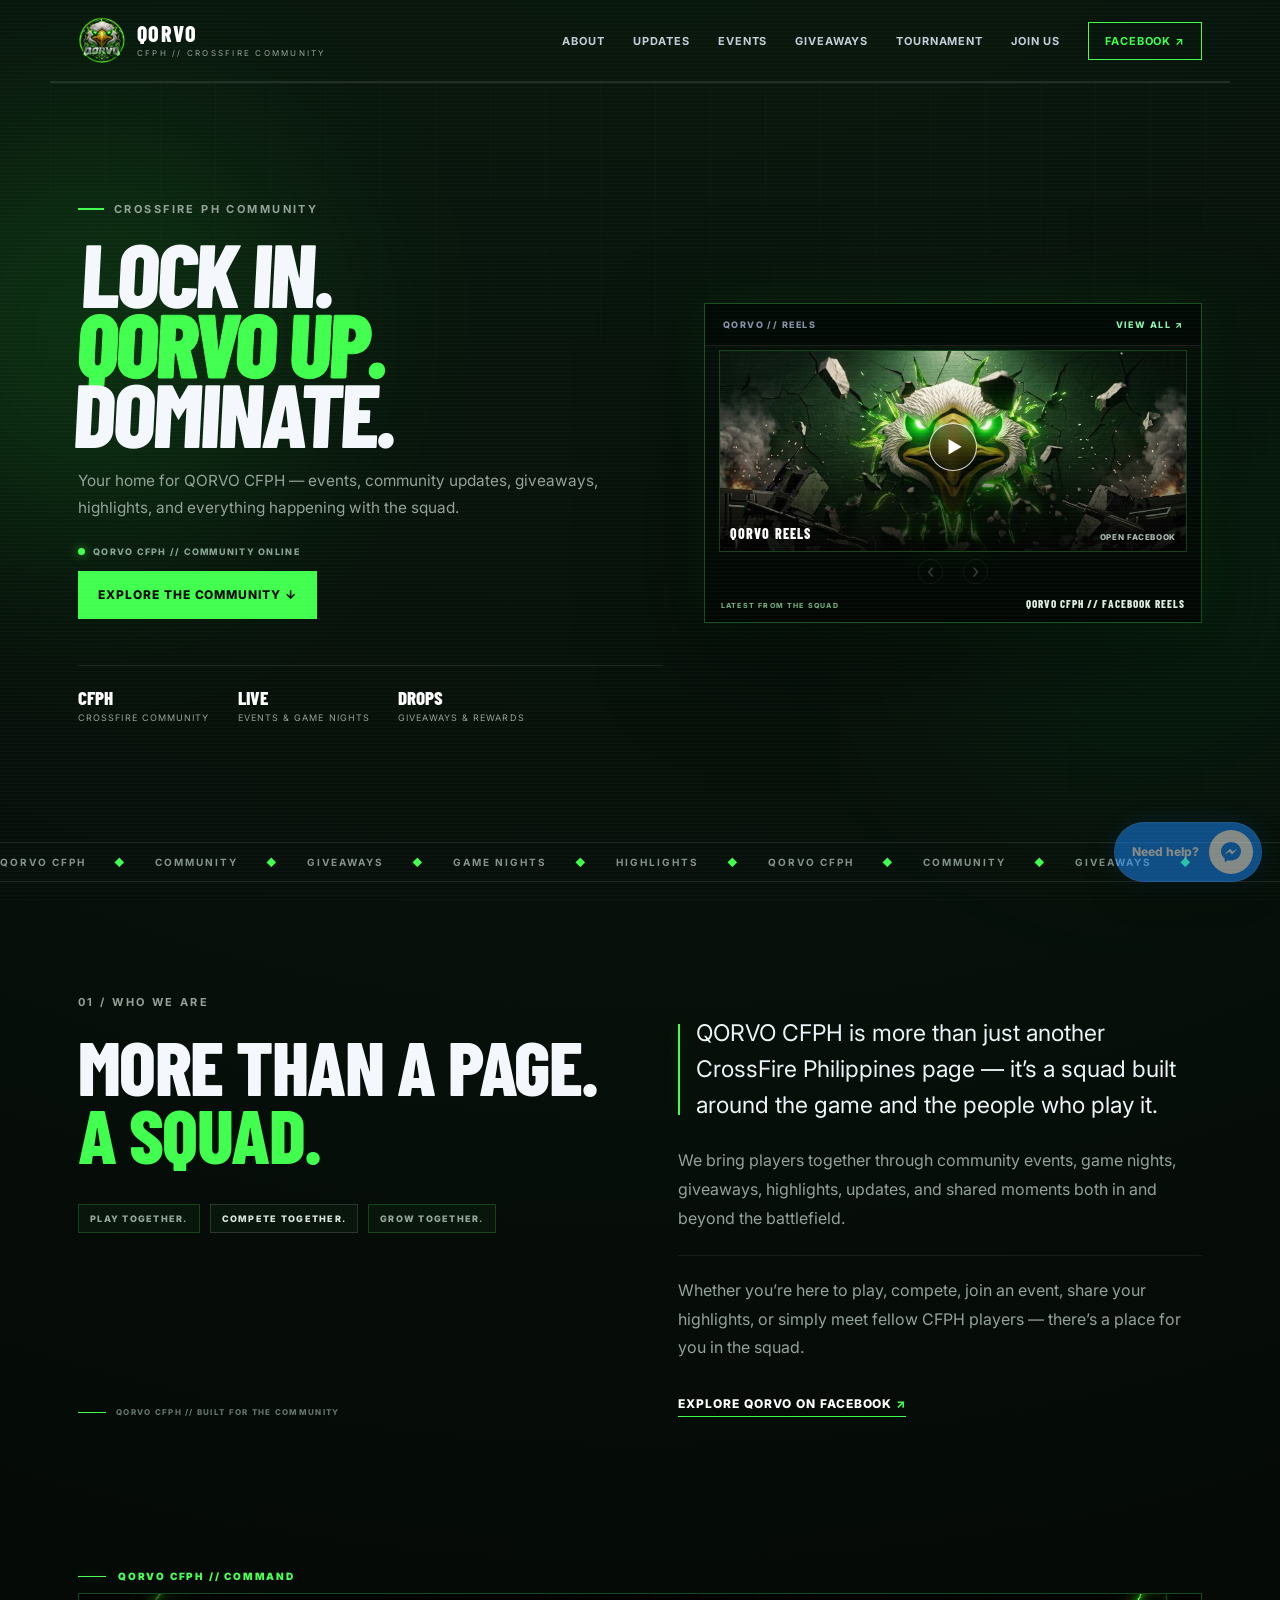
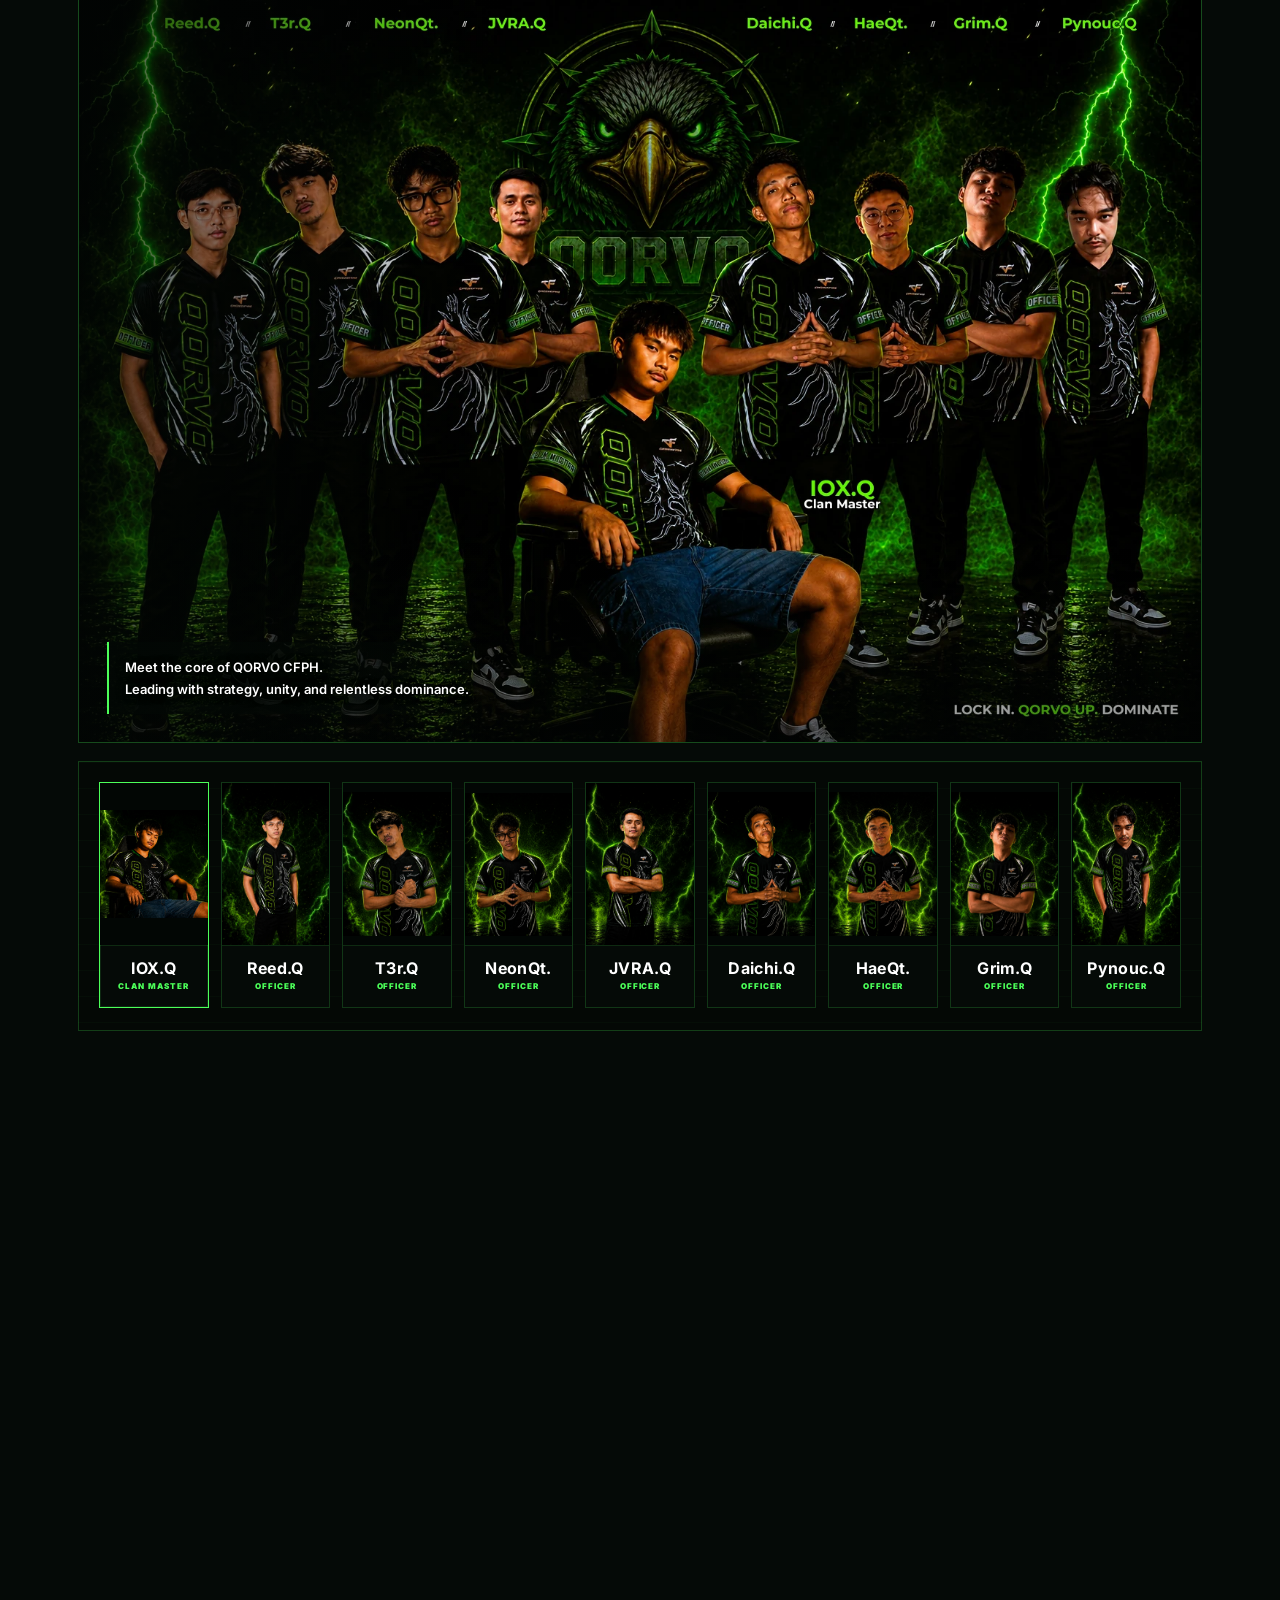
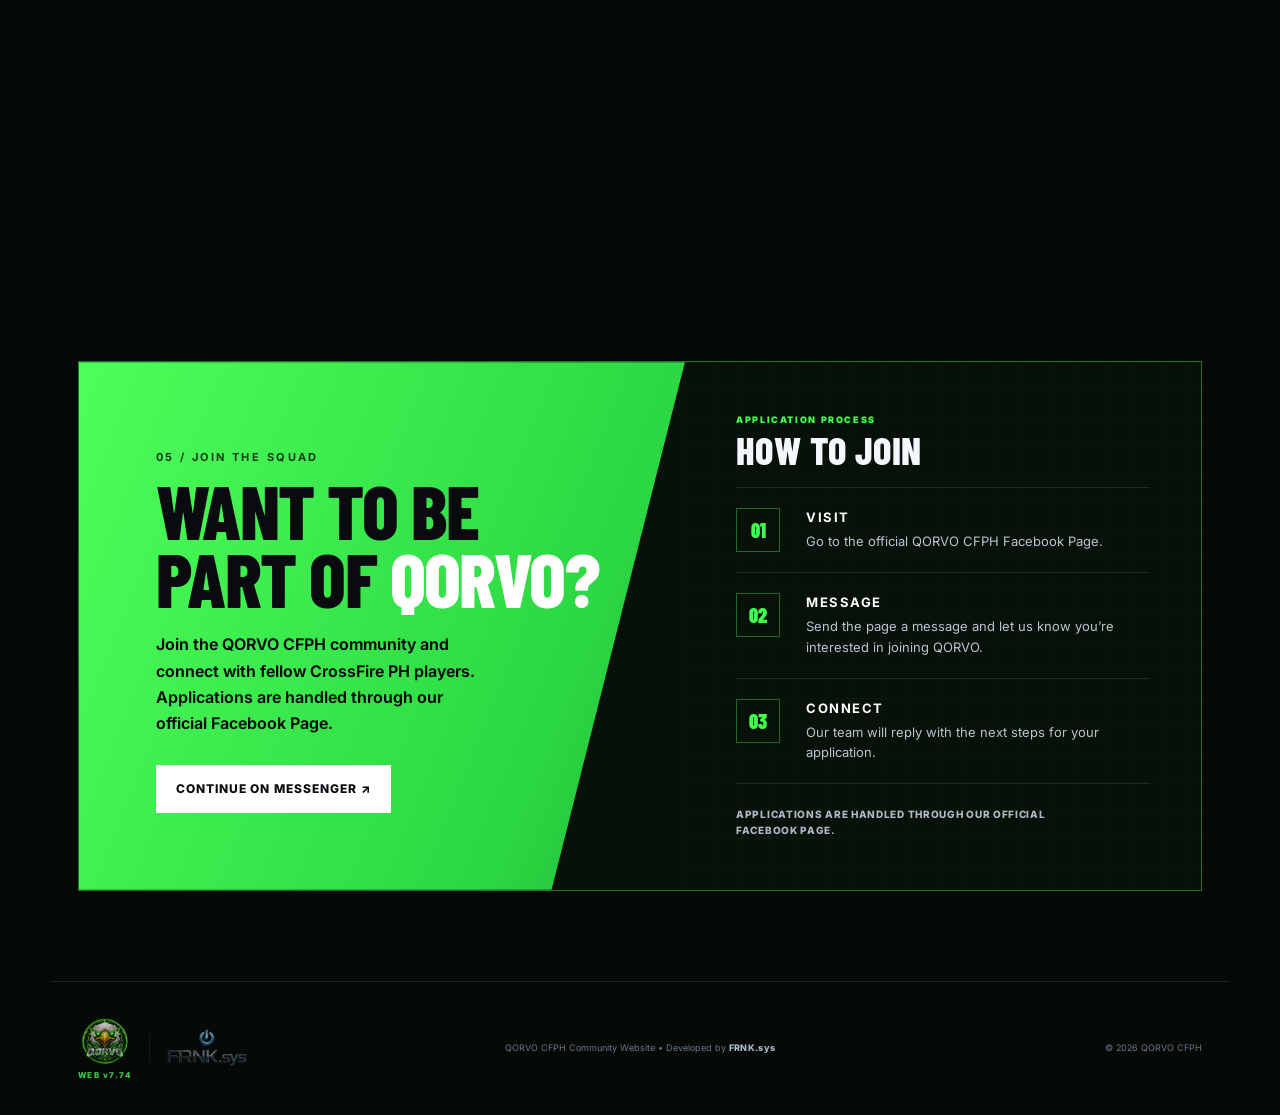
==== index.html @ f163ee72 "Hide scoreboard connection box after successful connection - WEB v7.74" ====
<!doctype html>
<html lang="en">
<head>
  <meta charset="utf-8" />
  <meta name="viewport" content="width=device-width, initial-scale=1, viewport-fit=cover">
  <meta name="theme-color" content="#080d16" />
  <meta name="description" content="QORVO CFPH — CrossFire PH gaming community, events, giveaways, highlights and updates." />
  <title>QORVO CFPH | CrossFire PH Community</title>
  <link rel="icon" href="/assets/qorvo.ico" type="image/x-icon">
  <link rel="shortcut icon" href="/assets/qorvo.ico" type="image/x-icon">
  <link rel="apple-touch-icon" href="/assets/qorvo-mark.png">
  <link rel="preconnect" href="https://fonts.googleapis.com">
  <link rel="preconnect" href="https://fonts.gstatic.com" crossorigin>
  <link href="https://fonts.googleapis.com/css2?family=Barlow+Condensed:wght@600;700;800&family=Inter:wght@400;500;600;700;800&display=swap" rel="stylesheet">
  <link rel="stylesheet" href="styles.css" />
</head>
<body>
  <div class="scanlines" aria-hidden="true"></div>

  <header class="site-header" id="top">
    <a class="brand" href="#top" aria-label="QORVO CFPH home">
      <span class="brand-mark brand-eagle"><img src="assets/qorvo-mark.png" alt="QORVO logo"></span>
      <span>
        <strong>QORVO</strong>
        <small>CFPH // CROSSFIRE COMMUNITY</small>
      </span>
    </a>

    <button class="menu-btn" aria-label="Open menu" aria-expanded="false">☰</button>

    <nav class="nav" aria-label="Primary navigation">
      <a href="#about">About</a>
      <a href="#updates">Updates</a>
      <a href="#events">Events</a>
      <a href="#giveaways">Giveaways</a>
          <a href="/bracket.html">Tournament</a>
      <a href="#community">Join Us</a>
      <a class="nav-cta" href="https://www.facebook.com/qorvo.cfph" target="_blank" rel="noopener">Facebook ↗</a>
    </nav>
  </header>

  <main>
    <section class="hero">
      <div class="hero-grid"></div>
      <div class="hero-glow hero-glow-a"></div>
      <div class="hero-glow hero-glow-b"></div>

      <div class="hero-copy reveal">
        <div class="eyebrow"><span></span> CROSSFIRE PH COMMUNITY</div>
        <h1>
          <span>LOCK IN.</span>
          <span class="accent">QORVO UP.</span>
          <span>DOMINATE.</span>
        </h1>
        <p>
          Your home for QORVO CFPH — events, community updates, giveaways, highlights, and everything happening with the squad.
        </p>
        <div class="hero-community-status"><i></i> QORVO CFPH // COMMUNITY ONLINE</div>
        <div class="hero-actions hero-actions-clean">
          <a class="btn primary" href="#about">Explore the Community ↓</a>
        </div>
        <div class="hero-meta">
          <div><b>CFPH</b><span>CrossFire Community</span></div>
          <div><b>LIVE</b><span>Events & Game Nights</span></div>
          <div><b>DROPS</b><span>Giveaways & Rewards</span></div>
        </div>
      </div>

      <div class="hero-panel reveal qorvo-reels-panel" id="qorvo-reels-panel">
        <div class="reels-hud">
          <span>QORVO // REELS</span>
          <a href="https://www.facebook.com/qorvo.cfph/reels" target="_blank" rel="noopener">VIEW ALL ↗</a>
        </div>

        <div class="reels-stage" id="reels-stage" aria-live="polite">
          <div class="reels-loading">
            <span class="reels-loading-mark">▶</span>
            <strong>LOADING QORVO REELS</strong>
            <small>Latest videos from the squad</small>
          </div>
        </div>

        <div class="reels-controls">
          <button class="reels-arrow" id="reels-prev" type="button" aria-label="Previous reel">‹</button>
          <div class="reels-dots" id="reels-dots" aria-label="Reel selection"></div>
          <button class="reels-arrow" id="reels-next" type="button" aria-label="Next reel">›</button>
        </div>

        <div class="reels-caption">
          <small>LATEST FROM THE SQUAD</small>
          <strong id="reels-caption-title">QORVO CFPH // FACEBOOK REELS</strong>
        </div>
      </div>
    </section>

    <section class="ticker" aria-label="QORVO CFPH highlights">
      <div>
        <span>QORVO CFPH</span><i>◆</i>
        <span>COMMUNITY</span><i>◆</i>
        <span>GIVEAWAYS</span><i>◆</i>
        <span>GAME NIGHTS</span><i>◆</i>
        <span>HIGHLIGHTS</span><i>◆</i>
        <span>QORVO CFPH</span><i>◆</i>
        <span>COMMUNITY</span><i>◆</i>
        <span>GIVEAWAYS</span><i>◆</i>
      </div>
    </section>

    <section class="section two-col about-section" id="about">
      <div class="section-heading about-heading reveal">
        <p class="kicker">01 / WHO WE ARE</p>
        <h2>More than a page.<br><span>A squad.</span></h2>

        <div class="about-manifesto" aria-label="QORVO community values">
          <span>PLAY TOGETHER.</span>
          <span>COMPETE TOGETHER.</span>
          <span>GROW TOGETHER.</span>
        </div>

        <div class="about-signature">
          <i></i>
          <span>QORVO CFPH // BUILT FOR THE COMMUNITY</span>
        </div>
      </div>

      <div class="about-copy reveal">
        <p class="lead">
          QORVO CFPH is more than just another CrossFire Philippines page — it’s a
          squad built around the game and the people who play it.
        </p>
        <p>
          We bring players together through community events, game nights,
          giveaways, highlights, updates, and shared moments both in and beyond
          the battlefield.
        </p>
        <p class="about-closing">
          Whether you’re here to play, compete, join an event, share your
          highlights, or simply meet fellow CFPH players — there’s a place for
          you in the squad.
        </p>

        <a class="text-link about-facebook" href="https://www.facebook.com/qorvo.cfph" target="_blank" rel="noopener">
          Explore QORVO on Facebook <span>↗</span>
        </a>
      </div>
    </section>


    <section class="section command-section" id="command">
      <div class="command-subheading reveal">
        <span>QORVO CFPH // COMMAND</span>
      </div>

      <div class="command-showcase reveal">
        <button class="command-image-button command-showcase-image" type="button" aria-label="View QORVO Command group photo">
          <img src="assets/command/qorvo-command-group.webp"
            alt="QORVO CFPH Clan Master and Officers group portrait" loading="lazy">
        </button>

        <div class="command-showcase-overlay">
          <p>Meet the core of QORVO CFPH.<br><span class="command-nowrap">Leading with strategy, unity, and relentless dominance.</span></p>
        </div>
      </div>

      <div class="command-carousel-shell reveal">
        <button class="command-carousel-arrow command-carousel-prev" id="command-carousel-prev" type="button" aria-label="Previous officers">‹</button>

        <div class="command-carousel" id="command-carousel" tabindex="0" aria-label="QORVO Clan Master and Officers">
          <article class="command-card command-card-master">
            <button class="command-image-button command-officer-view" data-command-view-src="assets/command/iox-q-with-ign.png" data-command-view-label="IOX.Q" type="button" aria-label="View IOX.Q Clan Master portrait">
              <img src="assets/command/iox-q-no-ign.webp" alt="IOX.Q — QORVO Clan Master" loading="lazy">
            </button>
            <div class="command-card-meta"><strong>IOX.Q</strong><span>CLAN MASTER</span></div>
          </article>
<article class="command-card">
            <button class="command-image-button command-officer-view" data-command-view-src="assets/command/reed-q-with-ign.png" data-command-view-label="Reed.Q" type="button" aria-label="View Reed.Q Officer portrait">
              <img src="assets/command/reed-q-no-ign.webp" alt="Reed.Q — QORVO Officer" loading="lazy">
            </button>
            <div class="command-card-meta"><strong>Reed.Q</strong><span>OFFICER</span></div>
          </article>
<article class="command-card">
            <button class="command-image-button command-officer-view" data-command-view-src="assets/command/t3r-q-with-ign.png" data-command-view-label="T3r.Q" type="button" aria-label="View T3r.Q Officer portrait">
              <img src="assets/command/t3r-q-no-ign.webp" alt="T3r.Q — QORVO Officer" loading="lazy">
            </button>
            <div class="command-card-meta"><strong>T3r.Q</strong><span>OFFICER</span></div>
          </article>
<article class="command-card">
            <button class="command-image-button command-officer-view" data-command-view-src="assets/command/neonqt-with-ign.png" data-command-view-label="NeonQt." type="button" aria-label="View NeonQt. Officer portrait">
              <img src="assets/command/neonqt-no-ign.webp" alt="NeonQt. — QORVO Officer" loading="lazy">
            </button>
            <div class="command-card-meta"><strong>NeonQt.</strong><span>OFFICER</span></div>
          </article>
<article class="command-card">
            <button class="command-image-button command-officer-view" data-command-view-src="assets/command/jvra-q-with-ign.png" data-command-view-label="JVRA.Q" type="button" aria-label="View JVRA.Q Officer portrait">
              <img src="assets/command/jvra-q-no-ign.webp" alt="JVRA.Q — QORVO Officer" loading="lazy">
            </button>
            <div class="command-card-meta"><strong>JVRA.Q</strong><span>OFFICER</span></div>
          </article>
<article class="command-card">
            <button class="command-image-button command-officer-view" data-command-view-src="assets/command/daichi-q-with-ign.png" data-command-view-label="Daichi.Q" type="button" aria-label="View Daichi.Q Officer portrait">
              <img src="assets/command/daichi-q-no-ign.webp" alt="Daichi.Q — QORVO Officer" loading="lazy">
            </button>
            <div class="command-card-meta"><strong>Daichi.Q</strong><span>OFFICER</span></div>
          </article>
<article class="command-card">
            <button class="command-image-button command-officer-view" data-command-view-src="assets/command/haeqt-with-ign.png" data-command-view-label="HaeQt." type="button" aria-label="View HaeQt. Officer portrait">
              <img src="assets/command/haeqt-no-ign.webp" alt="HaeQt. — QORVO Officer" loading="lazy">
            </button>
            <div class="command-card-meta"><strong>HaeQt.</strong><span>OFFICER</span></div>
          </article>
<article class="command-card">
            <button class="command-image-button command-officer-view" data-command-view-src="assets/command/grim-q-with-ign.png" data-command-view-label="Grim.Q" type="button" aria-label="View Grim.Q Officer portrait">
              <img src="assets/command/grim-q-no-ign.webp" alt="Grim.Q — QORVO Officer" loading="lazy">
            </button>
            <div class="command-card-meta"><strong>Grim.Q</strong><span>OFFICER</span></div>
          </article>
<article class="command-card">
            <button class="command-image-button command-officer-view" data-command-view-src="assets/command/pynouc-q-with-ign.png" data-command-view-label="Pynouc.Q" type="button" aria-label="View Pynouc.Q Officer portrait">
              <img src="assets/command/pynouc-q-no-ign.webp" alt="Pynouc.Q — QORVO Officer" loading="lazy">
            </button>
            <div class="command-card-meta"><strong>Pynouc.Q</strong><span>OFFICER</span></div>
          </article>
        </div>

        <button class="command-carousel-arrow command-carousel-next" id="command-carousel-next" type="button" aria-label="Next officers">›</button>
        <div class="command-carousel-dots" id="command-carousel-dots" aria-hidden="true"></div>
      </div>
    </section>

    <section class="section" id="updates">
      <div class="section-bar reveal">
        <div>
          <p class="kicker">02 / INTEL FEED</p>
          <h2>Latest <span>updates</span></h2>
        </div>
        <a class="text-link" href="https://www.facebook.com/qorvo.cfph" target="_blank" rel="noopener">See all posts →</a>
      </div>

      <div class="cards news-grid">
        <article class="news-card featured reveal pinned-post-card" id="community-update-card">
          <div class="card-visual pinned-post-wrap" id="pinned-post-wrap">
            <span class="tag" id="pinned-post-tag">PINNED FROM QORVO</span>
            <div class="pinned-post-placeholder" id="pinned-post-placeholder">
              <div class="visual-copy">QORVO<br>FEATURED</div>
              <p>Loading the featured QORVO post...</p>
            </div>
            <iframe
              class="facebook-post-plugin"
              id="featured-facebook-post"
              title="QORVO CFPH featured Facebook post"
              src="about:blank"
              width="100%"
              height="500"
              style="border:none;overflow:hidden;display:none"
              scrolling="no"
              frameborder="0"
              allowfullscreen="true"
              allow="autoplay; clipboard-write; encrypted-media; picture-in-picture; web-share"
              loading="lazy">
            </iframe>
          </div>
          <div class="card-body">
            <div class="card-meta">
              <span>Featured</span>
              <time id="pinned-post-time">QORVO Pick</time>
            </div>
            <h3 id="pinned-post-title">Featured QORVO Post</h3>
            <a id="pinned-post-link" href="https://www.facebook.com/qorvo.cfph" target="_blank" rel="noopener">Open Featured Post →</a>
          </div>
        </article>

        <article class="news-card reveal latest-facebook-card" id="latest-facebook-card">
          <div class="card-visual facebook-latest-visual" id="latest-facebook-visual">
            <span class="tag">LATEST FROM QORVO</span>
            <img
              class="facebook-latest-image"
              id="latest-facebook-image"
              src="assets/qorvo-cover.jpg"
              alt="Latest QORVO CFPH Facebook post"
              loading="lazy"
              referrerpolicy="no-referrer">
            <div class="facebook-latest-shade" aria-hidden="true"></div>
            <div class="facebook-latest-page">
              <span class="facebook-latest-logo"><img src="assets/qorvo-mark.png" alt=""></span>
              <span class="facebook-latest-page-copy">
                <small>OFFICIAL FACEBOOK POST</small>
                <strong id="latest-facebook-author">QORVO CFPH</strong>
                <span id="latest-facebook-age">Checking latest post…</span>
              </span>
            </div>
          </div>
          <div class="card-body facebook-latest-body">
            <div class="card-meta">
              <span>Facebook</span>
              <time id="latest-facebook-status">Latest Post</time>
            </div>
            <h3>Latest from QORVO CFPH</h3>
            <p id="latest-facebook-caption">Loading the latest public post from QORVO CFPH…</p>
            <a id="latest-facebook-link" href="https://www.facebook.com/qorvo.cfph" target="_blank" rel="noopener">View latest post →</a>
          </div>
        </article>

        <article class="news-card reveal server-intel-list-card" id="server-intel-card">
          <div class="card-visual visual-3 dynamic-media" id="server-intel-media">
            <span class="tag">SERVER INTEL</span>
            <div class="visual-copy small">SERVER<br>INTEL</div>
          </div>
          <div class="card-body server-intel-body">
            <div class="server-intel-heading">
              <div class="server-intel-brand">
                <a class="stove-brand" href="https://www.onstove.com/" target="_blank" rel="noopener" aria-label="STOVE official website">STOVE</a>
                <span class="stove-brand-note">Powered by STOVE</span>
              </div>
              <div class="card-meta">
                <span>CrossFire PH</span>
                <time>Official News</time>
              </div>
              <h3>Latest CFPH Posts</h3>
            </div>

            <div class="server-intel-posts" id="server-intel-posts" aria-live="polite">
              <article class="server-intel-post">
                <div class="server-intel-post-meta"><span>EVENT</span><time>Aug 27, 2026</time></div>
                <h4>STOVE Launcher Unification - One-Day Login Event Extended!</h4>
                <p>CrossFire Philippines extended the STOVE Launcher Unification one-day login event.</p>
                <a href="https://cfph.onstove.com/Event/Detail/4724?category=0&amp;searchText=" target="_blank" rel="noopener">Read full update →</a>
              </article>
            </div>

            <a class="server-intel-all" href="https://cfph.onstove.com/News/" target="_blank" rel="noopener">View all official CFPH news →</a>
          </div>
        </article>
      </div>
    </section>

    <section class="section event-section" id="events">
      <div class="event-bg"></div>
      <div class="section-heading reveal">
        <p class="kicker">03 / DEPLOYMENT SCHEDULE</p>
        <h2>Events & <span>live</span></h2>
      </div>

      <div class="event-list reveal" id="event-list">
        <div class="event-empty">
          <strong>NO UPCOMING DEPLOYMENTS</strong>
          <span>No QORVO events are currently scheduled and no monitored member is live right now.</span>
        </div>
      </div>
    </section>

    <section class="section giveaway" id="giveaways">
      <div class="giveaway-copy reveal">
        <p class="kicker">04 / QORVO REWARDS</p>
        <h2>Rewards for the <span>squad.</span></h2>
        <p>Active giveaways, community rewards, and exclusive QORVO drops — all in one place.</p>
        <div id="giveaway-state" class="reward-state">
          <div class="reward-card reward-empty">
            <small>SUPPLY DROP</small>
            <h3>CHECKING FOR ACTIVE GIVEAWAYS...</h3>
            <p>Loading the latest QORVO rewards.</p>
          </div>
        </div>
      </div>
      <div class="crate reveal" aria-hidden="true">
        <div class="crate-top"></div>
        <div class="crate-face">
          <small>QORVO CFPH</small>
          <strong>SUPPLY<br>DROP</strong>
          <span>COMMUNITY REWARDS</span>
        </div>
      </div>
    </section>

    <section class="section community" id="community">
      <div class="community-card community-join reveal">
        <div class="community-join-left">
          <p class="kicker">05 / JOIN THE SQUAD</p>
          <h2>Want to be<br>part of <span>QORVO?</span></h2>
          <p>Join the QORVO CFPH community and connect with fellow CrossFire PH players. Applications are handled through our official Facebook Page.</p>
          <div class="community-actions">
            <a class="btn light" href="https://m.me/qorvo.cfph" target="_blank" rel="noopener">Continue on Messenger ↗</a>
          </div>
        </div>

        <div class="join-process" aria-label="How to join QORVO">
          <div class="join-process-head">
            <small>APPLICATION PROCESS</small>
            <strong>HOW TO JOIN</strong>
          </div>

          <div class="join-step">
            <span class="join-step-num">01</span>
            <div>
              <strong>VISIT</strong>
              <p>Go to the official QORVO CFPH Facebook Page.</p>
            </div>
          </div>

          <div class="join-step">
            <span class="join-step-num">02</span>
            <div>
              <strong>MESSAGE</strong>
              <p>Send the page a message and let us know you’re interested in joining QORVO.</p>
            </div>
          </div>

          <div class="join-step">
            <span class="join-step-num">03</span>
            <div>
              <strong>CONNECT</strong>
              <p>Our team will reply with the next steps for your application.</p>
            </div>
          </div>

          <div class="join-process-footer join-process-footer-clean">
            <span>APPLICATIONS ARE HANDLED THROUGH OUR OFFICIAL FACEBOOK PAGE.</span>
          </div>
        </div>
      </div>
    </section>
  </main>

  <footer>
    <div class="footer-branding-row">
      <a class="footer-brand footer-brand-logo-only" id="qorvo-admin-trigger" href="#" title="QORVO CFPH" aria-label="QORVO CFPH">
        <span class="brand-mark brand-eagle"><img src="assets/qorvo-mark.png" alt="QORVO logo"></span>
        <small class="site-version">WEB v7.74</small>
      </a>
      <span class="footer-brand-divider" aria-hidden="true"></span>
      <div class="footer-developer-mark" aria-label="FRNK.sys developer logo">
        <img src="assets/frnk-sys.png" alt="FRNK.sys developer logo" class="footer-developer-logo">
      </div>
    </div>
    <div class="footer-developer">
      <p>QORVO CFPH Community Website • Developed by <strong>FRNK.sys</strong></p>
    </div>
    <p>© <span id="year"></span> QORVO CFPH</p>
  </footer>


  <!-- QORVO FAQ + Messenger widget -->
  <aside class="messenger-widget" id="messenger-widget" aria-label="QORVO CFPH help and Messenger">
    <div class="messenger-card" id="messenger-card" aria-hidden="true">
      <div class="messenger-card-head">
        <div class="messenger-identity">
          <img src="assets/qorvo-mark.png" alt="" class="messenger-avatar">
          <div>
            <strong>QORVO CFPH</strong>
            <span>Quick Help • Messenger</span>
          </div>
        </div>
        <button class="messenger-close" id="messenger-close" type="button" aria-label="Close help panel">✕</button>
      </div>

      <div class="messenger-card-body">
        <div class="faq-chat" id="faq-chat" aria-live="polite">
          <div class="faq-row faq-row-bot">
            <img src="assets/qorvo-mark.png" alt="" class="faq-avatar">
            <div class="faq-bubble faq-bubble-bot">
              Hi! 👋 Welcome to QORVO CFPH. Choose a frequently asked question below for an instant answer.
            </div>
          </div>
        </div>

        <div class="faq-options" id="faq-options" aria-label="Frequently asked questions">
          <button class="faq-option" type="button" data-faq="join">How do I join QORVO CFPH?</button>
          <button class="faq-option" type="button" data-faq="scrim">How can we schedule a Clan War/Scrim?</button>
          <button class="faq-option" type="button" data-faq="requirements">What are the clan requirements?</button>
          <button class="faq-option" type="button" data-faq="officer">How do I contact a Clan Officer?</button>
          <button class="faq-option" type="button" data-faq="events">Where can I see giveaways and events?</button>
          <button class="faq-option" type="button" data-faq="report">How do I report a concern?</button>
        </div>

        <div class="faq-actions">
          <button class="faq-reset" id="faq-reset" type="button">↻ Start over</button>
          <a class="messenger-start" href="https://m.me/qorvo.cfph" target="_blank" rel="noopener noreferrer">
            <svg viewBox="0 0 24 24" aria-hidden="true"><path d="M12 2C6.477 2 2 6.145 2 11.259c0 2.914 1.455 5.514 3.728 7.212V22l3.407-1.87c.91.252 1.871.388 2.865.388 5.523 0 10-4.145 10-9.259S17.523 2 12 2Zm.994 12.468-2.548-2.72-4.972 2.72 5.47-5.806 2.61 2.72 4.91-2.72-5.47 5.806Z"/></svg>
            Continue on Messenger
          </a>
        </div>
      </div>
    </div>

    <button class="messenger-fab" id="messenger-fab" type="button" aria-expanded="false" aria-controls="messenger-card" aria-label="Open QORVO CFPH help">
      <span class="messenger-fab-label">Need help?</span>
      <span class="messenger-fab-icon" aria-hidden="true">
        <svg viewBox="0 0 24 24"><path d="M12 2C6.477 2 2 6.145 2 11.259c0 2.914 1.455 5.514 3.728 7.212V22l3.407-1.87c.91.252 1.871.388 2.865.388 5.523 0 10-4.145 10-9.259S17.523 2 12 2Zm.994 12.468-2.548-2.72-4.972 2.72 5.47-5.806 2.61 2.72 4.91-2.72-5.47 5.806Z"/></svg>
      </span>
    </button>
  </aside>

  <div class="reel-player-modal" id="reel-player-modal" aria-hidden="true" role="dialog" aria-modal="true" aria-label="QORVO Reel player">
    <div class="reel-player-shell">
      <div class="reel-player-head">
        <span id="reel-player-title">QORVO // REEL</span>
        <button class="reel-player-close" id="reel-player-close" type="button" aria-label="Close Reel player">×</button>
      </div>
      <div class="reel-player-frame">
        <video id="reel-player-video" controls playsinline preload="metadata"></video>
        <div class="reel-player-status" id="reel-player-status">
          <span class="reel-player-spinner"></span>
          <strong>PREPARING REEL</strong>
          <small>Loading video + audio...</small>
        </div>
      </div>
      <div class="reel-player-foot">
        <span>QORVO CFPH // REEL PLAYER</span>
        <a id="reel-player-facebook" href="https://www.facebook.com/qorvo.cfph/reels" target="_blank" rel="noopener">VIEW ON FACEBOOK ↗</a>
      </div>
    </div>
  </div>


  <div class="officer-viewer-modal" id="officer-photo-modal" aria-hidden="true" role="dialog" aria-modal="true" aria-label="QORVO Officer image viewer">
    <div class="officer-viewer-shell">
      <div class="officer-viewer-head">
        <span id="officer-viewer-title">QORVO // OFFICER VIEWER</span>
        <button class="officer-photo-modal-close" type="button" aria-label="Close officer image">×</button>
      </div>
      <div class="officer-viewer-frame">
        <img id="officer-photo-modal-image" src="" alt="">
      </div>
      <div class="officer-viewer-foot">
        <span>QORVO CFPH // COMMAND</span>
        <span>CLICK OUTSIDE OR PRESS ESC TO CLOSE</span>
      </div>
    </div>
  </div>

  <div class="site-opening-modal" id="event-opening-modal" aria-hidden="true" role="dialog" aria-modal="true" aria-label="QORVO event announcement">
    <div class="site-opening-modal-shell">
      <button class="site-opening-modal-close" type="button" aria-label="Close announcement">×</button>
      <div class="site-opening-modal-carousel">
        <button class="site-opening-modal-nav site-opening-modal-prev" id="event-opening-modal-prev" type="button" aria-label="Previous image">‹</button>
        <div class="site-opening-modal-viewport" id="event-opening-modal-viewport">
          <div class="site-opening-modal-track" id="event-opening-modal-track"></div>
        </div>
        <button class="site-opening-modal-nav site-opening-modal-next" id="event-opening-modal-next" type="button" aria-label="Next image">›</button>
      </div>
      <div class="site-opening-modal-carousel-meta">
        <div class="site-opening-modal-dots" id="event-opening-modal-dots"></div>
        <div class="site-opening-modal-count" id="event-opening-modal-count"></div>
      </div>
      <div class="site-opening-modal-action" id="event-opening-modal-action" hidden>
        <a class="site-opening-modal-cta" id="event-opening-modal-cta" href="#" target="_blank" rel="noopener">REGISTER HERE ↗</a>
      </div>
    </div>
  </div>

  <script src="script.js"></script>
  <div class="command-lightbox" id="command-lightbox" aria-hidden="true" role="dialog" aria-modal="true" aria-label="QORVO Command photo viewer"><button class="command-lightbox-close" id="command-lightbox-close" type="button" aria-label="Close photo viewer">×</button><button class="command-lightbox-nav command-lightbox-prev" id="command-lightbox-prev" type="button" aria-label="Previous photo">‹</button><figure><img id="command-lightbox-image" src="" alt=""><figcaption id="command-lightbox-caption"></figcaption></figure><button class="command-lightbox-nav command-lightbox-next" id="command-lightbox-next" type="button" aria-label="Next photo">›</button></div>
</body>
</html>
---- styles.css ----
:root{
  --bg:#050a07;
  --bg2:#08110b;
  --panel:#0b1510;
  --panel2:#101d16;
  --text:#f4f7fb;
  --muted:#94a29a;
  --line:rgba(255,255,255,.10);
  --accent:#42ff4f;
  --accent2:#a7ff83;
  --max:1180px;
  --page-pad:clamp(14px,3vw,28px);
}

*{box-sizing:border-box}

html{
  width:100%;
  overflow-x:hidden;
  scroll-behavior:smooth;
  -webkit-text-size-adjust:100%;
}

body{
  margin:0;
  width:100%;
  min-width:320px;
  overflow-x:hidden;
  color:var(--text);
  background:
    radial-gradient(circle at 50% -10%,rgba(33,110,52,.18),transparent 34%),
    var(--bg);
  font-family:Inter,system-ui,-apple-system,BlinkMacSystemFont,"Segoe UI",sans-serif;
}

a{color:inherit;text-decoration:none}
button{font:inherit}
img,video,svg,canvas,iframe{display:block;max-width:100%}

.site-header,.hero,.section,footer{
  width:100%;
  max-width:var(--max);
  margin-inline:auto;
  padding-left:var(--page-pad);
  padding-right:var(--page-pad);
}

.scanlines{
  position:fixed;
  inset:0;
  z-index:999;
  pointer-events:none;
  opacity:.045;
  background:repeating-linear-gradient(to bottom,transparent 0,transparent 3px,#fff 4px);
}

/* Header */
.site-header{
  height:82px;
  display:flex;
  align-items:center;
  justify-content:space-between;
  position:relative;
  z-index:100;
  border-bottom:1px solid var(--line);
}

.brand{
  display:flex;
  align-items:center;
  gap:11px;
  flex-shrink:0;
  letter-spacing:.08em;
}

.brand-mark.brand-eagle {
  width: 48px;
  height: 48px;
  overflow: hidden;
  display: flex;
  align-items: center;
  justify-content: center;

  /* No border */
  border: none;

  /* No box/background around logo */
  background: transparent;
  box-shadow: none;

  /* Remove the tilted box shape */
  transform: none;
}

.brand-mark.brand-eagle img {
  width: 100%;
  height: 100%;
  object-fit: contain;
  object-position: center;
  display: block;

  /* Don't compensate for the old skew */
  transform: none;
}

.brand strong,.brand small{display:block}
.brand strong{font:800 22px/18px "Barlow Condensed",sans-serif;color:#fff}
.brand small{
  margin-top:6px;
  max-width:240px;
  color:var(--muted);
  font-size:8px;
  letter-spacing:.28em;
  white-space:nowrap;
}

.nav{
  display:flex;
  align-items:center;
  gap:clamp(16px,2.3vw,28px);
  font-size:11px;
  font-weight:700;
  text-transform:uppercase;
  letter-spacing:.08em;
}
.nav a{color:#c4cedb;transition:.2s}
.nav a:hover{color:var(--accent)}
.nav-cta{padding:11px 16px;border:1px solid var(--accent);color:var(--accent)!important}
.nav-cta:hover{background:var(--accent);color:#050a07!important}
.menu-btn{display:none;padding:8px;border:0;background:transparent;color:#fff;cursor:pointer;font-size:25px}

/* Hero */
.hero{
  position:relative;
  min-height:min(760px,calc(100svh - 82px));
  display:grid;
  grid-template-columns:minmax(0,1.05fr) minmax(320px,.95fr);
  align-items:center;
  gap:clamp(28px,5vw,70px);
  border-top:1px solid var(--line);
}
.hero-grid{
  position:absolute;
  inset:0;
  opacity:.15;
  pointer-events:none;
  background-image:
    linear-gradient(rgba(255,255,255,.10) 1px,transparent 1px),
    linear-gradient(90deg,rgba(255,255,255,.10) 1px,transparent 1px);
  background-size:55px 55px;
  -webkit-mask-image:linear-gradient(to bottom,#000,transparent 75%);
  mask-image:linear-gradient(to bottom,#000,transparent 75%);
}
.hero-glow{position:absolute;border-radius:50%;filter:blur(110px);opacity:.13;pointer-events:none}
.hero-glow-a{width:420px;height:420px;background:#31ff48;left:-170px;top:40px}
.hero-glow-b{width:400px;height:400px;background:#0c7f31;right:-120px;bottom:60px}
.hero-copy,.hero-panel{position:relative;z-index:2;min-width:0}
.eyebrow,.kicker{font-size:11px;font-weight:700;letter-spacing:.22em;color:var(--muted);text-transform:uppercase}
.eyebrow{display:flex;align-items:center;gap:10px}
.eyebrow span{width:26px;height:2px;background:var(--accent)}
.hero h1{
  margin:22px 0 20px;
  font:800 clamp(56px,8vw,116px)/.77 "Barlow Condensed",sans-serif;
  letter-spacing:-.035em;
  transform:skew(-3deg);
}
.hero h1 span{display:block;white-space:nowrap}
.hero h1 .accent{color:var(--accent);-webkit-text-stroke:1px var(--accent)}
.hero-copy>p{max-width:610px;color:var(--muted);font-size:clamp(14px,1.2vw,16px);line-height:1.75}

.hero-community-status{display:flex;align-items:center;gap:8px;margin-top:24px;color:#86a494;font-size:9px;font-weight:800;letter-spacing:.14em}
.hero-community-status i{display:block;width:7px;height:7px;border-radius:50%;background:var(--accent);box-shadow:0 0 10px rgba(65,255,80,.65)}
.hero-actions{display:flex;gap:12px;margin-top:14px}
.btn{
  min-height:48px;
  padding:0 20px;
  display:inline-flex;
  justify-content:center;
  align-items:center;
  font-size:12px;
  font-weight:800;
  text-transform:uppercase;
  letter-spacing:.08em;
  transition:transform .2s ease,background .2s ease;
}
.btn:hover{transform:translateY(-2px)}
.primary{background:var(--accent);color:#050a07}
.ghost{border:1px solid var(--line);background:rgba(255,255,255,.025)}

.hero-meta{
  display:flex;
  gap:28px;
  margin-top:46px;
  padding-top:20px;
  border-top:1px solid var(--line);
}
.hero-meta div{display:flex;flex-direction:column;gap:3px;min-width:0}
.hero-meta b{color:#fff;font:800 19px "Barlow Condensed",sans-serif}
.hero-meta span{color:var(--muted);font-size:9px;text-transform:uppercase;letter-spacing:.12em}

/* Hero artwork */
.hero-panel{
  width:100%;
  min-height:320px;
  aspect-ratio:16/10;
  overflow:hidden;
  border:1px solid rgba(75,255,91,.28);
  background:#061008;
  box-shadow:0 35px 90px rgba(0,0,0,.55),0 0 45px rgba(46,255,69,.08);
}
.hero-art img{width:100%;height:100%;object-fit:cover;object-position:center;filter:saturate(1.05) contrast(1.03)}
.art-overlay{position:absolute;inset:0;background:linear-gradient(to bottom,rgba(3,8,5,.05) 35%,rgba(3,8,5,.72) 100%)}
.hud-top{
  position:absolute;
  left:0;right:0;top:0;
  display:flex;
  justify-content:space-between;
  padding:16px 18px;
  border-bottom:1px solid var(--line);
  background:rgba(2,8,4,.58);
  backdrop-filter:blur(6px);
  color:#8392a8;
  font-size:9px;
  letter-spacing:.14em;
}
.status{color:#8cf0ae}
.status i{display:inline-block;width:6px;height:6px;margin-right:6px;border-radius:50%;background:#8cf0ae}
.art-caption{position:absolute;left:20px;bottom:18px;padding-left:12px;border-left:3px solid var(--accent)}
.art-caption small{display:block;color:#a8b8aa;font-size:8px;letter-spacing:.20em}
.art-caption strong{display:block;margin-top:5px;font:800 22px "Barlow Condensed",sans-serif;letter-spacing:.08em}

/* Ticker */
.ticker{overflow:hidden;border-block:1px solid var(--line);background:#07100a}
.ticker div{
  display:flex;
  width:max-content;
  gap:28px;
  padding:13px 0;
  animation:ticker 25s linear infinite;
  color:#83928a;
  font-size:10px;
  font-weight:700;
  letter-spacing:.20em;
}
.ticker i{color:var(--accent);font-style:normal}
@keyframes ticker{to{transform:translateX(-50%)}}

/* Sections */
.section{padding-top:clamp(70px,8vw,110px);padding-bottom:clamp(70px,8vw,110px)}
.two-col{display:grid;grid-template-columns:repeat(2,minmax(0,1fr));gap:clamp(32px,6vw,90px)}
.section-heading h2,.section-bar h2,.giveaway h2,.community-card h2{
  margin:12px 0 0;
  font:800 clamp(42px,6vw,78px)/.88 "Barlow Condensed",sans-serif;
  letter-spacing:-.02em;
  text-transform:uppercase;
}
.section-heading h2 span,.section-bar h2 span,.giveaway h2 span,.community-card h2 span{color:var(--accent)}

.about-section{position:relative}
.about-heading{display:flex;flex-direction:column;min-height:100%}
.about-copy{padding-top:32px;min-width:0}
.about-copy p{color:var(--muted);line-height:1.8}
.about-copy .lead{
  position:relative;
  margin-top:0;
  padding-left:18px;
  color:#eef3f8;
  font-size:clamp(19px,2vw,23px);
  line-height:1.55;
}
.about-copy .lead::before{
  content:"";
  position:absolute;
  left:0;
  top:.35em;
  bottom:.35em;
  width:2px;
  background:var(--accent);
  box-shadow:0 0 14px rgba(65,255,80,.22);
}
.about-copy .about-closing{
  margin-top:22px;
  padding-top:20px;
  border-top:1px solid rgba(255,255,255,.07);
}
.about-manifesto{
  display:flex;
  flex-wrap:wrap;
  gap:8px 10px;
  margin-top:36px;
  max-width:570px;
}
.about-manifesto span{
  padding:8px 11px;
  border:1px solid rgba(65,255,80,.20);
  background:rgba(65,255,80,.035);
  color:#94a59c;
  font-size:9px;
  font-weight:850;
  letter-spacing:.14em;
}
.about-manifesto span:nth-child(2){color:#d8e3dd;border-color:rgba(255,255,255,.14)}
.about-signature{
  display:flex;
  align-items:center;
  gap:10px;
  margin-top:auto;
  padding-top:42px;
  color:#62736a;
  font-size:8px;
  font-weight:800;
  letter-spacing:.16em;
}
.about-signature i{
  display:block;
  width:28px;
  height:1px;
  background:var(--accent);
}
.about-facebook{margin-top:24px}
.text-link{
  display:inline-block;
  margin-top:18px;
  padding-bottom:5px;
  border-bottom:1px solid var(--accent);
  color:#fff;
  font-size:12px;
  font-weight:800;
  text-transform:uppercase;
  letter-spacing:.08em;
}
.text-link span{color:var(--accent)}
.section-bar{display:flex;justify-content:space-between;align-items:flex-end;gap:25px;margin-bottom:34px}

/* News */
.cards{display:grid;gap:clamp(14px,2vw,20px)}
.news-grid{grid-template-columns:repeat(auto-fit,minmax(min(100%,280px),1fr))}
.news-card{min-width:0;overflow:hidden;border:1px solid var(--line);background:var(--panel)}
.card-visual{position:relative;height:210px;overflow:hidden;padding:15px;background-color:#101925}
.featured .card-visual{height:280px}
.card-visual::before{content:"";position:absolute;inset:0;background:linear-gradient(135deg,rgba(66,255,79,.14),transparent 45%)}
.visual-1{
  background-image:
    linear-gradient(to bottom,rgba(3,10,7,.08),rgba(3,10,7,.72)),
    url("assets/qorvo-cover.jpg");
  background-size:cover;
  background-position:center;
  background-repeat:no-repeat;
}
.community-media::after{
  content:"";
  position:absolute;
  inset:0;
  background:linear-gradient(135deg,rgba(66,255,79,.12),transparent 45%);
  pointer-events:none;
}
.community-media .tag,
.community-media .visual-copy{
  z-index:2;
}
.visual-2{background:radial-gradient(circle at center,rgba(66,255,79,.14),transparent 35%),#0b131f}
.visual-3{background:linear-gradient(135deg,#111c2b,#070c13)}
.tag{
  position:relative;
  z-index:2;
  padding:7px 9px;
  background:var(--accent);
  color:#050a07;
  font-size:8px;
  font-weight:800;
  letter-spacing:.15em;
}
.visual-copy{position:absolute;left:18px;bottom:15px;color:#fff;font:800 54px/.78 "Barlow Condensed",sans-serif;letter-spacing:-.02em}
.visual-copy.small{font-size:44px}
.visual-icon{position:absolute;inset:0;display:grid;place-items:center;color:var(--accent);font-size:35px}
.card-body{padding:20px}
.card-meta{display:flex;justify-content:space-between;gap:10px;color:#6f7f94;text-transform:uppercase;font-size:8px;font-weight:700;letter-spacing:.13em}
.card-body h3{margin:12px 0 8px;font:700 26px/1.05 "Barlow Condensed",sans-serif;text-transform:uppercase}
.card-body p{color:var(--muted);font-size:12px;line-height:1.65}
.card-body a{color:var(--accent);font-size:10px;font-weight:800;text-transform:uppercase}

@media(min-width:980px){
  .news-grid{grid-template-columns:minmax(0,1.25fr) minmax(0,.875fr) minmax(0,.875fr)}
}

/* Events */
.event-section{position:relative}
.event-bg{
  position:absolute;
  left:50%;
  top:80px;
  z-index:-1;
  width:100vw;
  height:calc(100% - 160px);
  transform:translateX(-50%);
  border-block:1px solid var(--line);
  background:#07100a;
  pointer-events:none;
}
.event-list{margin-top:45px;border-top:1px solid var(--line)}
.event-row{
  display:grid;
  grid-template-columns:minmax(64px,110px) minmax(0,1fr) minmax(54px,90px) 40px;
  align-items:center;
  gap:clamp(10px,2vw,30px);
  padding:24px 0;
  border-bottom:1px solid var(--line);
}
.event-date b,.event-date span{display:block}
.event-date b{font:800 28px "Barlow Condensed",sans-serif}
.event-date span{color:var(--accent);font-size:8px;letter-spacing:.15em}
.event-info{min-width:0}
.event-info span{color:var(--muted);font-size:8px;letter-spacing:.15em}
.event-info h3{margin:4px 0 0;font:700 27px "Barlow Condensed",sans-serif;text-transform:uppercase;overflow-wrap:anywhere}
.event-type{padding:7px;border:1px solid var(--line);color:#8d9aae;text-align:center;font-size:9px}
.event-row>a{color:var(--accent);text-align:right;font-size:24px}

/* Giveaway */
.giveaway{display:grid;grid-template-columns:repeat(2,minmax(0,1fr));align-items:center;gap:clamp(32px,6vw,90px)}
.giveaway-copy{min-width:0}
.giveaway-copy>p:not(.kicker){max-width:620px;color:var(--muted);line-height:1.8}
.steps{display:grid;grid-template-columns:repeat(4,minmax(0,1fr));gap:8px;margin:28px 0}
.steps span{padding:13px 10px;border:1px solid var(--line);color:#a6b2c3;font-size:9px;text-transform:uppercase}
.steps b{display:block;margin-bottom:4px;color:var(--accent);font:800 19px "Barlow Condensed",sans-serif}

/* Crate */
.crate{position:relative;width:100%;height:360px;perspective:800px}
.crate-face{
  position:absolute;
  left:12%;right:12%;top:14%;bottom:8%;
  display:flex;flex-direction:column;justify-content:center;align-items:center;
  border:7px solid #313844;
  background:repeating-linear-gradient(45deg,#151c25 0,#151c25 18px,#111720 18px,#111720 36px);
  box-shadow:0 35px 80px rgba(0,0,0,.5);
  transform:rotateY(-7deg) rotateX(3deg);
}
.crate-face::before,.crate-face::after{content:"";position:absolute;left:-8px;right:-8px;height:8px;background:var(--accent)}
.crate-face::before{top:24px}
.crate-face::after{bottom:24px}
.crate-face small{color:var(--accent);letter-spacing:.25em}
.crate-face strong{margin:14px 0;font:800 60px/.75 "Barlow Condensed",sans-serif;text-align:center}
.crate-face span{color:#98a5b6;font-size:8px;letter-spacing:.20em}

/* Community */

.community{padding-top:35px;padding-bottom:90px}
.community-card{
  position:relative;
  overflow:hidden;
  border:1px solid rgba(78,255,92,.40);
  color:#090b0e;
}
.community-join{
  display:grid;
  grid-template-columns:minmax(0,1.08fr) minmax(380px,.92fr);
  min-height:480px;
  background:#071009;
}
.community-join-left{
  position:relative;
  z-index:1;
  padding:clamp(44px,6vw,78px);
  background:linear-gradient(112deg,#4cff59 0%,#2bd742 76%,#20b437 100%);
  clip-path:polygon(0 0,100% 0,78% 100%,0 100%);
}
.community-join-left .kicker{color:#153a18}
.community-join-left h2{
  max-width:610px;
  margin:12px 0 20px;
  font:800 clamp(46px,6vw,82px)/.88 "Barlow Condensed",sans-serif;
  letter-spacing:-.02em;
  text-transform:uppercase;
}
.community-join-left h2 span{color:#fff}
.community-join-left p:not(.kicker){
  /* WEB v6.11 — keep desktop copy inside the safe area of the diagonal panel. */
  max-width:min(500px,72%);
  margin:0;
  font-weight:650;
  line-height:1.65;
}
.community-actions{display:flex;gap:10px;flex-wrap:wrap;margin-top:28px}
.light{background:#fff;color:#090b0e}
.outline-light{border:1px solid rgba(0,0,0,.32)}

.join-process{
  min-width:0;
  padding:clamp(34px,4vw,58px) clamp(28px,4vw,54px) clamp(30px,4vw,48px);
  color:var(--text);
  background:
    linear-gradient(rgba(65,255,80,.035) 1px,transparent 1px),
    linear-gradient(90deg,rgba(65,255,80,.025) 1px,transparent 1px);
  background-size:100% 28px,28px 100%;
}
.join-process-head{padding-bottom:18px;border-bottom:1px solid var(--line)}
.join-process-head small{
  display:block;
  color:var(--accent);
  font-size:9px;
  font-weight:900;
  letter-spacing:.18em;
}
.join-process-head strong{
  display:block;
  margin-top:6px;
  font:800 clamp(28px,3vw,40px)/1 "Barlow Condensed",sans-serif;
  letter-spacing:.01em;
}
.join-step{
  display:grid;
  grid-template-columns:54px 1fr;
  gap:16px;
  align-items:start;
  padding:20px 0;
  border-bottom:1px solid var(--line);
}
.join-step-num{
  display:grid;
  place-items:center;
  width:44px;
  height:44px;
  border:1px solid rgba(65,255,80,.38);
  color:var(--accent);
  font-family:"Barlow Condensed",sans-serif;
  font-size:20px;
  font-weight:900;
}
.join-step strong{
  display:block;
  margin-top:1px;
  color:#fff;
  font-size:13px;
  letter-spacing:.12em;
}
.join-step p{
  margin:6px 0 0;
  color:#b9c5d1;
  font-size:13px;
  line-height:1.6;
}
.join-process-footer{
  display:flex;
  justify-content:space-between;
  align-items:flex-end;
  gap:20px;
  padding-top:22px;
}
.join-process-footer span{
  max-width:320px;
  color:#aeb9c5;
  font-size:10px;
  font-weight:800;
  line-height:1.6;
  letter-spacing:.07em;
}
.join-process-footer a{
  flex:0 0 auto;
  color:var(--accent);
  font-size:10px;
  font-weight:900;
  letter-spacing:.1em;
  border-bottom:1px solid rgba(65,255,80,.45);
  padding-bottom:4px;
}
@media(min-width:901px) and (max-width:1250px){
  .community-join-left p:not(.kicker){
    max-width:68%;
  }
}

@media(max-width:900px){
  .community-join{
    grid-template-columns:1fr;
    background:#071009;
  }

  /* WEB v6.10 — keep the green JOIN panel completely separate from the
     dark application steps on phones/tablets. */
  .community-join-left{
    clip-path:none !important;
  }

  .join-process{
    position:relative;
    z-index:3;
    background:
      linear-gradient(rgba(65,255,80,.035) 1px,transparent 1px),
      linear-gradient(90deg,rgba(65,255,80,.025) 1px,transparent 1px),
      #071009 !important;
    background-size:100% 28px,28px 100%,auto !important;
    border-top:1px solid rgba(65,255,80,.32);
  }

  .join-process-head strong,
  .join-step strong{
    color:#fff;
  }

  .join-step p{
    color:#c3ccd6;
  }

  .join-process-footer span{
    color:#aeb9c5;
  }

  .join-step-num{
    background:#08130b;
    color:#4cff59;
    border-color:rgba(76,255,89,.58);
  }
}

@media(max-width:620px){
  .community-join-left{padding:34px 24px}
  .join-process{padding:30px 24px}

  .join-process-head small{
    color:#4cff59;
    font-size:10px;
  }

  .join-process-head strong{
    font-size:34px;
  }

  .join-step{
    grid-template-columns:58px minmax(0,1fr);
    gap:16px;
    padding:22px 0;
  }

  .join-step strong{
    font-size:13px;
  }

  .join-step p{
    font-size:13px;
    line-height:1.65;
  }

  .join-process-footer{
    align-items:flex-start;
    flex-direction:column;
  }

  .join-process-footer span{
    font-size:10px;
    line-height:1.65;
  }
}


/* Footer */
footer{
  display:grid;
  grid-template-columns:1fr 1.8fr 1fr;
  align-items:center;
  gap:30px;
  padding-top:36px;
  padding-bottom:36px;
  border-top:1px solid var(--line);
  color:#68778b;
  font-size:9px;
  line-height:1.6;
}
footer p:last-child{text-align:right}
.footer-brand{opacity:.75}

.footer-brand .site-version{
  margin-top:7px;
  color:var(--accent);
  font-size:8px;
  font-weight:800;
  letter-spacing:.16em;
  opacity:1;
}


/* Reveal */
.reveal{opacity:0;transform:translateY(20px);transition:opacity .7s ease,transform .7s ease}
.reveal.visible{opacity:1;transform:none}

/* Large desktop */
@media(min-width:1400px){
  :root{--max:1320px}
  .hero{gap:90px}
}

/* Laptop */
@media(min-width:901px) and (max-width:1399px){
  .hero{
    gap:clamp(24px,3.2vw,46px);
    grid-template-columns:minmax(0,1.08fr) minmax(320px,.92fr);
  }
  .hero h1{
    font-size:clamp(62px,7vw,92px);
    line-height:.78;
  }
}

@media(max-width:1100px){
  .nav{gap:16px}
  .nav a{font-size:10px}
}

/* Tablet navigation */
@media(max-width:900px){
  .site-header{
    position:sticky;
    top:0;
    max-width:none;
    height:72px;
    background:rgba(5,10,7,.94);
    backdrop-filter:blur(14px);
    border-bottom:1px solid var(--line);
  }
  .menu-btn{display:block}
  .nav{
    position:fixed;
    left:14px;right:14px;top:78px;
    display:none;
    flex-direction:column;
    align-items:stretch;
    gap:0;
    max-height:calc(100svh - 92px);
    overflow-y:auto;
    padding:18px;
    border:1px solid var(--line);
    background:#07100a;
    box-shadow:0 22px 60px rgba(0,0,0,.5);
  }
  .nav.open{display:flex}
  .nav a{padding:14px 12px;font-size:12px}
  .nav-cta{margin-top:8px;text-align:center}
}

/* Tablet / large mobile */
@media(max-width:820px){
  .hero,.two-col,.giveaway{grid-template-columns:1fr}
  .hero{min-height:auto;padding-top:54px;padding-bottom:60px}
  .hero-copy{max-width:720px}
  .hero-panel{max-width:760px;min-height:0;aspect-ratio:16/9;justify-self:center}
  .about-copy{padding-top:0}
  .about-signature{margin-top:28px;padding-top:0}
  .section-bar{flex-direction:column;align-items:flex-start}
  .event-row{grid-template-columns:64px minmax(0,1fr) 28px}
  .event-type{display:none}
  .crate{max-width:560px;justify-self:center}
  footer{grid-template-columns:1fr}
  footer p:last-child{text-align:left}
}

@media(min-width:561px) and (max-width:820px){
  .news-grid{grid-template-columns:repeat(2,minmax(0,1fr))}
}

/* Phones */
@media(max-width:560px){
  :root{--page-pad:14px}
  .section{padding-top:56px;padding-bottom:56px}
  .brand{gap:9px}
  .brand-mark.brand-eagle{width:43px;height:43px}
  .brand strong{font-size:20px}
  .brand small{max-width:180px;overflow:hidden;text-overflow:ellipsis;font-size:7px}
  .hero{padding-top:34px;padding-bottom:44px}
  .hero h1{font-size:clamp(50px,16vw,74px);line-height:.82}
  .hero-copy>p{font-size:14px}
  .hero-actions,.community-actions{width:100%;flex-direction:column}
  .about-manifesto{margin-top:26px}
  .about-manifesto span{font-size:8px}
  .about-copy .lead{padding-left:14px}
  .hero-actions .btn,.community-actions .btn,.giveaway .btn{width:100%}
  .hero-meta{display:grid;grid-template-columns:repeat(3,minmax(0,1fr));gap:8px}
  .hero-meta span{font-size:7px;overflow-wrap:anywhere}
  .hero-panel{aspect-ratio:16/10}
  .hud-top{padding:10px 12px;font-size:7px}
  .art-caption{left:12px;bottom:12px}
  .art-caption strong{font-size:16px}
  .news-grid{grid-template-columns:1fr}
  .card-visual,.featured .card-visual{height:auto;aspect-ratio:16/9}
  .visual-copy{font-size:42px}
  .visual-copy.small{font-size:36px}
  .card-body h3{font-size:24px}
  .event-bg{top:54px;height:calc(100% - 108px)}
  .event-list{margin-top:30px}
  .event-row{padding:18px 0;gap:10px}
  .event-date b{font-size:22px}
  .event-info h3{font-size:20px}
  .steps{grid-template-columns:repeat(2,minmax(0,1fr))}
  .crate{height:260px}
  .crate-face{left:6%;right:6%}
  .crate-face strong{font-size:48px}
  .community-card{
    padding:clamp(28px,8vw,42px) clamp(18px,5vw,25px);
    background:linear-gradient(160deg,#4cff59 0,#23b73a 66%,#111823 66%);
  }
}

/* Very small phones */
@media(max-width:360px){
  .brand small{display:none}
  .hero-meta{grid-template-columns:1fr}
  .hero-meta div{padding:6px 0;border-bottom:1px solid var(--line)}
  .steps{grid-template-columns:1fr}
}

/* Landscape phones */
@media(max-height:520px) and (orientation:landscape) and (min-width:650px){
  .hero{grid-template-columns:minmax(0,1fr) minmax(0,1fr);gap:24px;padding-top:28px}
  .hero h1{font-size:54px}
  .hero-panel{aspect-ratio:16/9}
  .hero-meta{display:none}
}


/* =====================================================
   AUTOMATIC UPDATE CARDS
===================================================== */

.dynamic-media{
  position:relative;
  isolation:isolate;
  background-position:center;
  background-size:cover;
}

.dynamic-media.has-image::after{
  content:"";
  position:absolute;
  inset:0;
  z-index:0;
  background:linear-gradient(to bottom,rgba(2,8,5,.05),rgba(2,8,5,.65));
}

.dynamic-media.has-image .tag{
  position:absolute;
  top:15px;
  left:15px;
  z-index:2;
}

.dynamic-media.has-image .visual-copy,
.dynamic-media.has-image .visual-icon{
  display:none;
}

.dynamic-media img{
  position:absolute;
  inset:0;
  width:100%;
  height:100%;
  object-fit:cover;
  object-position:center;
  z-index:0;
}

.news-card.is-loading{
  opacity:.78;
}

.news-card .card-body h3{
  min-height:2.1em;
}

.news-card .card-body p{
  min-height:3.3em;
}

@media(max-width:560px){
  .news-card .card-body h3,
  .news-card .card-body p{
    min-height:0;
  }
}


/* =====================================================
   NO-META FACEBOOK LIVE FEED CARD
===================================================== */

.facebook-plugin-wrap{
  position:relative;
  min-height:420px;
  height:420px;
  padding:0;
  overflow:hidden;
  background:#0b1118;
  display:flex;
  align-items:stretch;
  justify-content:center;
}

.facebook-plugin-wrap .tag{
  position:absolute;
  z-index:3;
  top:14px;
  left:14px;
}

.facebook-page-plugin{
  width:100% !important;
  max-width:100%;
  height:420px;
  display:block;
  background:#fff;
}

.latest-facebook-card .card-body{
  position:relative;
  z-index:2;
}

@media(max-width:700px){
  .facebook-plugin-wrap,
  .facebook-page-plugin{
    height:390px;
    min-height:390px;
  }
}

@media(max-width:480px){
  .facebook-plugin-wrap,
  .facebook-page-plugin{
    height:360px;
    min-height:360px;
  }
}


/* =====================================================
   FACEBOOK PLUGIN RESPONSIVE FIX
===================================================== */

.facebook-plugin-wrap{
  width:100%;
  max-width:100%;
  box-sizing:border-box;
  overflow:hidden;
}

.facebook-page-plugin{
  display:block;
  width:100% !important;
  max-width:100% !important;
  min-width:0 !important;
  margin:0 auto;
  border:0;
}

@media (min-width:980px){
  .latest-facebook-card{
    min-width:0;
  }
}

@media (max-width:979px){
  .news-grid{
    align-items:start;
  }
}

@media (max-width:700px){
  .facebook-plugin-wrap{
    width:100%;
    max-width:100%;
    overflow:hidden;
  }

  .facebook-page-plugin{
    width:100% !important;
    max-width:100% !important;
  }
}

@media (max-width:480px){
  .facebook-plugin-wrap .tag{
    top:10px;
    left:10px;
    font-size:7px;
    padding:6px 8px;
  }
}



/* =====================================================
   WEB v5.12 — FACEBOOK MOBILE CARD FIX
   Facebook's timeline iframe can show its own internal
   scrollbar on narrow mobile screens. Use a clean,
   native QORVO preview on phones instead.
===================================================== */

.facebook-mobile-preview{
  display:none;
}

@media(max-width:700px){
  .facebook-plugin-wrap{
    min-height:260px;
    height:260px;
    background:#07100a;
  }

  .facebook-page-plugin{
    display:none !important;
  }

  .facebook-mobile-preview{
    position:absolute;
    inset:0;
    display:block;
    overflow:hidden;
    color:#fff;
    text-decoration:none;
    background:#07100a;
  }

  .facebook-mobile-preview-cover{
    position:absolute;
    inset:0;
    width:100%;
    height:100%;
    object-fit:cover;
    object-position:center;
    opacity:.34;
    transform:scale(1.02);
  }

  .facebook-mobile-preview-shade{
    position:absolute;
    inset:0;
    background:
      linear-gradient(180deg,rgba(3,10,5,.18),rgba(3,10,5,.9)),
      linear-gradient(90deg,rgba(3,10,5,.86),rgba(3,10,5,.32));
  }

  .facebook-mobile-preview-content{
    position:absolute;
    left:20px;
    right:20px;
    bottom:20px;
    display:grid;
    grid-template-columns:52px minmax(0,1fr) 34px;
    align-items:center;
    gap:13px;
    z-index:2;
  }

  .facebook-mobile-preview-logo{
    display:grid;
    place-items:center;
    width:52px;
    height:52px;
    border:1px solid rgba(51,255,91,.28);
    border-radius:50%;
    background:rgba(5,16,8,.82);
    box-shadow:0 8px 24px rgba(0,0,0,.28);
    overflow:hidden;
  }

  .facebook-mobile-preview-logo img{
    width:82%;
    height:82%;
    object-fit:contain;
  }

  .facebook-mobile-preview-copy{
    min-width:0;
    display:grid;
    gap:3px;
  }

  .facebook-mobile-preview-copy small{
    color:var(--accent);
    font:800 9px/1 "Barlow Condensed",sans-serif;
    letter-spacing:.18em;
  }

  .facebook-mobile-preview-copy strong{
    color:#fff;
    font:900 27px/.95 "Barlow Condensed",sans-serif;
    text-transform:uppercase;
  }

  .facebook-mobile-preview-copy span{
    color:#a6b0aa;
    font-size:11px;
    line-height:1.4;
  }

  .facebook-mobile-preview-arrow{
    display:grid;
    place-items:center;
    width:34px;
    height:34px;
    border:1px solid rgba(51,255,91,.32);
    border-radius:50%;
    background:rgba(51,255,91,.09);
    color:var(--accent);
    font-size:18px;
    transition:transform .16s ease,background .16s ease;
  }

  .facebook-mobile-preview:active .facebook-mobile-preview-arrow{
    transform:translateX(2px);
    background:rgba(51,255,91,.16);
  }

  .facebook-plugin-wrap .tag{
    z-index:4;
  }
}

@media(max-width:380px){
  .facebook-plugin-wrap{
    min-height:238px;
    height:238px;
  }

  .facebook-mobile-preview-content{
    left:16px;
    right:16px;
    bottom:16px;
    grid-template-columns:46px minmax(0,1fr) 30px;
    gap:10px;
  }

  .facebook-mobile-preview-logo{
    width:46px;
    height:46px;
  }

  .facebook-mobile-preview-copy strong{
    font-size:24px;
  }

  .facebook-mobile-preview-arrow{
    width:30px;
    height:30px;
    font-size:16px;
  }
}

/* =====================================================
   QORVO MESSENGER WIDGET
===================================================== */
.messenger-widget{
  position:fixed;
  right:max(18px,env(safe-area-inset-right));
  bottom:max(18px,env(safe-area-inset-bottom));
  z-index:9999;
  font-family:"Inter",sans-serif;
}

.messenger-card{
  position:absolute;
  right:0;
  bottom:76px;
  width:min(350px,calc(100vw - 36px));
  overflow:hidden;
  border:1px solid rgba(75,255,91,.28);
  background:rgba(7,14,20,.98);
  box-shadow:0 22px 70px rgba(0,0,0,.55),0 0 35px rgba(46,255,69,.08);
  backdrop-filter:blur(14px);
  transform:translateY(14px) scale(.97);
  transform-origin:bottom right;
  opacity:0;
  visibility:hidden;
  pointer-events:none;
  transition:opacity .2s ease,transform .2s ease,visibility .2s ease;
}

.messenger-widget.open .messenger-card{
  transform:translateY(0) scale(1);
  opacity:1;
  visibility:visible;
  pointer-events:auto;
}

.messenger-card-head{
  display:flex;
  align-items:center;
  justify-content:space-between;
  gap:14px;
  padding:15px 16px;
  border-bottom:1px solid var(--line);
  background:linear-gradient(135deg,rgba(46,255,69,.13),rgba(255,255,255,.02));
}

.messenger-identity{display:flex;align-items:center;gap:11px;min-width:0}
.messenger-avatar{width:42px;height:42px;border-radius:50%;object-fit:cover;border:1px solid rgba(75,255,91,.45);background:#07100a}
.messenger-identity strong{display:block;color:#fff;font:800 18px/1 "Barlow Condensed",sans-serif;letter-spacing:.04em}
.messenger-identity span{display:block;margin-top:4px;color:#8797aa;font-size:10px;font-weight:600;letter-spacing:.05em;text-transform:uppercase}

.messenger-close{
  flex:0 0 auto;
  width:34px;height:34px;border:0;border-radius:8px;
  background:rgba(255,255,255,.06);color:#aebac8;cursor:pointer;
  transition:background .18s ease,color .18s ease;
}
.messenger-close:hover{background:rgba(255,255,255,.12);color:#fff}

.messenger-card-body{padding:18px}
.messenger-greeting{margin:0;color:#fff;font-size:15px;font-weight:700;line-height:1.45}
.messenger-note{margin:8px 0 16px;color:var(--muted);font-size:12px;line-height:1.6}

.messenger-start{
  display:flex;align-items:center;justify-content:center;gap:9px;width:100%;
  padding:13px 14px;border-radius:8px;background:#168aff;color:#fff;
  font-size:12px;font-weight:800;text-decoration:none;letter-spacing:.01em;
  transition:transform .18s ease,filter .18s ease;
}
.messenger-start:hover{transform:translateY(-1px);filter:brightness(1.08)}
.messenger-start svg{width:19px;height:19px;fill:currentColor}

.messenger-fab{
  display:flex;align-items:center;gap:10px;margin-left:auto;
  min-height:58px;padding:7px 8px 7px 17px;border:1px solid rgba(255,255,255,.12);
  border-radius:999px;background:#168aff;color:#fff;cursor:pointer;
  box-shadow:0 14px 35px rgba(0,0,0,.4),0 0 24px rgba(22,138,255,.22);
  font:800 12px/1 "Inter",sans-serif;
  transition:transform .18s ease,filter .18s ease;
}
.messenger-fab:hover{transform:translateY(-2px);filter:brightness(1.08)}
.messenger-fab:focus-visible,.messenger-close:focus-visible,.messenger-start:focus-visible{outline:2px solid var(--accent);outline-offset:3px}
.messenger-fab-icon{display:grid;place-items:center;width:44px;height:44px;border-radius:50%;background:#fff;color:#168aff}
.messenger-fab-icon svg{width:24px;height:24px;fill:currentColor}
.messenger-fab-label{white-space:nowrap}

@media(max-width:560px){
  .messenger-widget{
    right:max(12px,env(safe-area-inset-right));
    bottom:max(12px,env(safe-area-inset-bottom));
  }
  .messenger-card{
    bottom:64px;
    width:min(340px,calc(100vw - 24px));
  }
  .messenger-fab-label{display:none}
  .messenger-fab{
    width:52px;
    height:52px;
    min-height:52px;
    padding:5px;
    justify-content:center;
    border-radius:50%;
  }
  .messenger-fab-icon{width:40px;height:40px}
}

@media(max-width:360px){
  .messenger-fab{width:50px;height:50px;min-height:50px}
  .messenger-fab-icon{width:38px;height:38px}
}

@media(prefers-reduced-motion:reduce){
  .messenger-card,.messenger-fab,.messenger-start{transition:none}
}

/* =====================================================
   QORVO FAQ CHAT ADDITIONS
===================================================== */
.messenger-card{
  width:min(390px,calc(100vw - 36px));
  max-height:min(650px,calc(100vh - 115px));
}

.messenger-card-body{
  display:flex;
  flex-direction:column;
  gap:12px;
  max-height:calc(min(650px,100vh - 115px) - 73px);
  padding:14px;
  overflow:hidden;
}

.faq-chat{
  min-height:88px;
  max-height:255px;
  overflow-y:auto;
  padding:3px 2px 2px;
  scrollbar-width:thin;
  scrollbar-color:rgba(255,255,255,.18) transparent;
}

.faq-chat::-webkit-scrollbar{width:6px}
.faq-chat::-webkit-scrollbar-thumb{background:rgba(255,255,255,.18);border-radius:999px}

.faq-row{
  display:flex;
  align-items:flex-end;
  gap:8px;
  margin:0 0 10px;
  animation:faqMessageIn .18s ease both;
}

.faq-row-user{justify-content:flex-end}
.faq-row-bot{justify-content:flex-start}

.faq-avatar{
  flex:0 0 auto;
  width:27px;
  height:27px;
  border-radius:50%;
  object-fit:cover;
  border:1px solid rgba(75,255,91,.35);
}

.faq-bubble{
  max-width:82%;
  padding:10px 12px;
  font-size:12px;
  line-height:1.5;
  word-break:break-word;
}

.faq-bubble-bot{
  color:#e8eef5;
  background:rgba(255,255,255,.075);
  border:1px solid rgba(255,255,255,.07);
  border-radius:15px 15px 15px 4px;
}

.faq-bubble-user{
  color:#fff;
  background:#168aff;
  border-radius:15px 15px 4px 15px;
  box-shadow:0 5px 15px rgba(22,138,255,.18);
}

.faq-options{
  display:grid;
  grid-template-columns:1fr;
  gap:7px;
  max-height:205px;
  overflow-y:auto;
  padding:1px 2px 2px;
  scrollbar-width:thin;
  scrollbar-color:rgba(255,255,255,.18) transparent;
}

.faq-option{
  width:100%;
  padding:10px 12px;
  border:1px solid rgba(22,138,255,.3);
  border-radius:10px;
  background:rgba(22,138,255,.08);
  color:#e9f4ff;
  cursor:pointer;
  text-align:left;
  font:700 11px/1.35 "Inter",sans-serif;
  transition:background .16s ease,border-color .16s ease,transform .16s ease;
}

.faq-option:hover{
  background:rgba(22,138,255,.18);
  border-color:rgba(22,138,255,.55);
  transform:translateY(-1px);
}

.faq-option:focus-visible,.faq-reset:focus-visible{
  outline:2px solid var(--accent);
  outline-offset:2px;
}

.faq-actions{
  display:grid;
  grid-template-columns:auto 1fr;
  align-items:center;
  gap:8px;
  padding-top:2px;
}

.faq-reset{
  height:42px;
  padding:0 11px;
  border:1px solid rgba(255,255,255,.1);
  border-radius:8px;
  background:rgba(255,255,255,.05);
  color:#aebac8;
  cursor:pointer;
  font:700 10px/1 "Inter",sans-serif;
  white-space:nowrap;
}

.faq-reset:hover{background:rgba(255,255,255,.1);color:#fff}
.faq-actions .messenger-start{min-height:42px;padding:10px 12px;font-size:11px}

@keyframes faqMessageIn{
  from{opacity:0;transform:translateY(5px)}
  to{opacity:1;transform:translateY(0)}
}

@media(max-width:520px){
  .messenger-card{width:min(360px,calc(100vw - 24px));max-height:calc(100vh - 95px)}
  .messenger-card-body{max-height:calc(100vh - 168px)}
  .faq-chat{max-height:220px}
  .faq-options{max-height:185px}
}

@media(max-width:370px){
  .faq-actions{grid-template-columns:1fr}
  .faq-reset{order:2}
}

@media(prefers-reduced-motion:reduce){
  .faq-row{animation:none}
  .faq-option{transition:none}
}
.faq-option:disabled{opacity:.55;cursor:wait;transform:none}


/* Server Intel always has a visual, even if the official site blocks scraping. */
#server-intel-media:not(.has-image){
  background-image:
    linear-gradient(to bottom,rgba(3,10,7,.08),rgba(3,10,7,.72)),
    url("assets/stove-brand.svg");
  background-size:cover;
  background-position:center 42%;
}

/* =========================================================
   SERVER INTEL — 3 latest CrossFire Philippines posts
   ========================================================= */
.server-intel-body{
  display:flex;
  flex-direction:column;
  gap:0;
}

.server-intel-heading h3{
  margin-bottom:10px;
}

.server-intel-posts{
  display:flex;
  flex-direction:column;
  border-top:1px solid rgba(255,255,255,.08);
}

.server-intel-post{
  position:relative;
  padding:13px 0 14px;
  border-bottom:1px solid rgba(255,255,255,.08);
}

.server-intel-post.is-latest::before{
  content:"";
  position:absolute;
  left:-20px;
  top:13px;
  bottom:14px;
  width:2px;
  background:var(--accent);
}

.server-intel-post-meta{
  display:flex;
  align-items:center;
  justify-content:space-between;
  gap:10px;
  margin-bottom:6px;
  color:#71839a;
  font-size:8px;
  font-weight:800;
  letter-spacing:.13em;
  text-transform:uppercase;
}

.server-intel-post-meta span{
  color:var(--accent);
}

.server-intel-post h4{
  margin:0 0 6px;
  color:#fff;
  font:700 19px/1.08 "Barlow Condensed",sans-serif;
  text-transform:uppercase;
}

.server-intel-post p{
  margin:0 0 7px;
  color:var(--muted);
  font-size:10.5px;
  line-height:1.45;
}

.server-intel-post a,
.server-intel-all{
  display:inline-block;
  color:var(--accent);
  font-size:9px;
  font-weight:800;
  text-transform:uppercase;
}

.server-intel-all{
  margin-top:14px;
}

@media(max-width:700px){
  .server-intel-post h4{font-size:20px}
  .server-intel-post p{font-size:11px}
}


/* STOVE branding inside Server Intel */
.server-intel-brand{
  display:flex;
  align-items:center;
  justify-content:space-between;
  gap:12px;
  margin:0 0 12px;
  padding:0 0 11px;
  border-bottom:1px solid rgba(255,255,255,.08);
}
.stove-brand{
  display:inline-flex;
  align-items:center;
  justify-content:center;
  color:#ff5a36 !important;
  font:900 25px/1 Arial,sans-serif !important;
  letter-spacing:-1.5px;
  text-decoration:none;
}
.stove-brand::before{
  content:"●";
  margin-right:5px;
  font-size:11px;
  line-height:1;
}
.stove-brand-note{
  color:#71839a;
  font-size:8px;
  font-weight:800;
  letter-spacing:.13em;
  text-transform:uppercase;
}
@media(max-width:700px){
  .stove-brand{font-size:23px !important}
}

/* Featured / pinned Facebook post */
.pinned-post-card .pinned-post-wrap {
  position: relative;
  min-height: 430px;
  background: #0d1117;
  overflow: hidden;
}

.pinned-post-card .facebook-post-plugin {
  display: block;
  width: 100%;
  min-height: 500px;
  background: #fff;
}

.pinned-post-placeholder {
  min-height: 430px;
  padding: 72px 28px 28px;
  display: flex;
  flex-direction: column;
  justify-content: flex-end;
  gap: 14px;
  background: linear-gradient(145deg, rgba(0,0,0,.35), rgba(0,0,0,.78)), url('assets/qorvo-cover.jpg') center/cover no-repeat;
}

.pinned-post-placeholder p {
  margin: 0;
  max-width: 30rem;
  color: rgba(255,255,255,.82);
  font-size: .92rem;
}

#qorvo-admin-trigger {
  user-select: none;
  -webkit-user-select: none;
}


/* =====================================================
   FEATURED FACEBOOK POST — MOBILE RESPONSIVE FIX (v12)
===================================================== */
.pinned-post-card .pinned-post-wrap{
  width:100%;
  max-width:100%;
  height:auto;
  aspect-ratio:auto;
  overflow:hidden;
  padding:0;
}

.pinned-post-card .facebook-post-plugin{
  display:block;
  width:100% !important;
  max-width:500px !important;
  min-width:0 !important;
  margin:0 auto;
  border:0;
}

/* The generic mobile .card-visual rule uses a 16:9 aspect ratio.  That is
   correct for artwork cards but not for a Facebook post embed. */
@media(max-width:560px){
  .pinned-post-card .pinned-post-wrap{
    aspect-ratio:auto !important;
    min-height:500px;
  }

  .pinned-post-card .facebook-post-plugin{
    height:500px;
    min-height:500px;
  }
}

@media(max-width:390px){
  :root{--page-pad:10px}

  .pinned-post-card .pinned-post-wrap{
    min-height:500px;
  }
}

/* Dynamic Events & Live Schedule */
.event-empty{padding:34px 0;border-bottom:1px solid var(--line);display:flex;flex-direction:column;gap:8px}
.event-empty strong{font:800 27px "Barlow Condensed",sans-serif;letter-spacing:.02em}
.event-empty span{max-width:720px;color:var(--muted);font-size:12px;line-height:1.7}
.event-date b.event-day{font-size:24px}.event-date span.event-month{font-size:9px}
.event-time{display:block!important;margin-top:4px;color:#8d9aae!important;font-size:8px!important;letter-spacing:.08em!important}
@media(max-width:560px){.event-empty{padding:24px 0}.event-empty strong{font-size:22px}}

/* TikTok LIVE rows */
.event-row-live{position:relative;background:linear-gradient(90deg,rgba(34,255,90,.055),transparent 70%)}
.event-row-live::before{content:"";position:absolute;left:-1px;top:18px;bottom:18px;width:2px;background:var(--accent)}
.event-row-live .event-day,.event-row-live .event-info span,.event-row-live .event-month{color:var(--accent)}
.event-row-live .event-day{animation:qorvo-live-pulse 1.35s ease-in-out infinite}
@keyframes qorvo-live-pulse{0%,100%{opacity:1}50%{opacity:.55}}
@media(prefers-reduced-motion:reduce){.event-row-live .event-day{animation:none}}

/* =====================================================
   QORVO v18 — polished TikTok LIVE deployment row
   ===================================================== */
.event-row-live{
  grid-template-columns:minmax(150px,190px) minmax(0,1fr) minmax(135px,175px) 46px;
  gap:clamp(18px,2.2vw,34px);
  margin:12px 0;
  padding:22px 24px;
  border:1px solid rgba(51,255,91,.16);
  border-left:3px solid var(--accent);
  background:
    radial-gradient(circle at 0 50%,rgba(51,255,91,.11),transparent 30%),
    linear-gradient(90deg,rgba(34,255,90,.045),rgba(34,255,90,.012) 58%,transparent);
  box-shadow:inset 0 0 0 1px rgba(255,255,255,.012);
  overflow:hidden;
}
.event-row-live::before{display:none}
.event-live-status{display:flex;min-width:0;flex-wrap:wrap;align-items:center;gap:7px 9px}
.live-status-pill{
  display:inline-flex;
  align-items:center;
  gap:7px;
  padding:6px 10px;
  border:1px solid rgba(51,255,91,.38);
  background:rgba(51,255,91,.08);
  color:var(--accent);
  font:800 13px/1 "Barlow Condensed",sans-serif;
  letter-spacing:.12em;
}
.live-status-pill i{
  width:7px;
  height:7px;
  flex:0 0 7px;
  border-radius:50%;
  background:var(--accent);
  box-shadow:0 0 0 4px rgba(51,255,91,.10),0 0 14px rgba(51,255,91,.8);
  animation:qorvo-live-dot 1.35s ease-in-out infinite;
}
.live-now{color:#eef6ef;font:800 15px/1 "Barlow Condensed",sans-serif;letter-spacing:.12em}
.live-viewers{flex-basis:100%;color:#7d8d82;font-size:8px;letter-spacing:.13em;text-transform:uppercase}
.event-live-info span{color:var(--accent)!important;font-weight:700}
.event-live-info h3{margin-top:5px;font-size:clamp(24px,2vw,31px);line-height:1}
.event-live-user{
  justify-self:end;
  min-width:0;
  width:100%;
  padding:8px 11px;
  border-color:rgba(51,255,91,.15);
  background:rgba(0,0,0,.14);
  color:#a9b8b0;
  overflow:hidden;
  text-overflow:ellipsis;
  white-space:nowrap;
}
.event-live-link{
  display:grid;
  width:40px;
  height:40px;
  place-items:center;
  justify-self:end;
  border:1px solid rgba(51,255,91,.28);
  background:rgba(51,255,91,.05);
  color:var(--accent)!important;
  text-decoration:none;
  font-size:22px!important;
  transition:transform .18s ease,border-color .18s ease,background .18s ease;
}
.event-live-link:hover{transform:translateY(-2px);border-color:var(--accent);background:rgba(51,255,91,.11)}
@keyframes qorvo-live-dot{0%,100%{opacity:1;transform:scale(1)}50%{opacity:.55;transform:scale(.82)}}
@media(prefers-reduced-motion:reduce){.live-status-pill i{animation:none}}

@media(max-width:820px){
  .event-row-live{
    grid-template-columns:130px minmax(0,1fr) 42px;
    padding:20px 18px;
    gap:14px;
  }
  .event-row-live .event-live-user{display:none}
}

@media(max-width:560px){
  .event-row-live{
    grid-template-columns:1fr 40px;
    align-items:center;
    margin:10px 0;
    padding:17px 15px;
    gap:12px;
  }
  .event-live-status{grid-column:1 / -1;padding-bottom:11px;border-bottom:1px solid rgba(51,255,91,.12)}
  .live-viewers{flex-basis:auto;margin-left:auto}
  .event-live-info{grid-column:1;min-width:0}
  .event-live-info h3{font-size:22px}
  .event-live-link{grid-column:2;grid-row:2;width:38px;height:38px}
}

@media(max-width:360px){
  .event-row-live{padding:15px 12px}
  .live-viewers{flex-basis:100%;margin-left:0}
  .event-live-info h3{font-size:20px}
}


/* =========================================================
   WEB v5.8 — LIVE visitor modal redesign
   ========================================================= */
.qorvo-live-modal{
  position:fixed;
  inset:0;
  z-index:9999;
  display:grid;
  place-items:center;
  padding:24px;
  background:rgba(1,6,3,.76);
  backdrop-filter:blur(8px) saturate(.72);
  -webkit-backdrop-filter:blur(8px) saturate(.72);
  opacity:0;
  visibility:hidden;
  transition:opacity .2s ease,visibility .2s ease;
}
.qorvo-live-modal.is-open{opacity:1;visibility:visible}
.qorvo-live-modal.is-closing{opacity:0}
.qorvo-live-modal-panel{
  position:relative;
  isolation:isolate;
  width:min(690px,100%);
  max-height:min(760px,calc(100vh - 48px));
  overflow:auto;
  padding:36px;
  border:1px solid rgba(51,255,91,.24);
  border-radius:22px;
  background:
    radial-gradient(circle at 87% 13%,rgba(51,255,91,.12),transparent 25%),
    linear-gradient(155deg,rgba(13,23,17,.985),rgba(5,10,7,.99) 68%);
  box-shadow:
    0 34px 110px rgba(0,0,0,.66),
    0 0 0 1px rgba(255,255,255,.02) inset,
    0 1px 0 rgba(255,255,255,.045) inset;
  transform:translateY(16px) scale(.982);
  transition:transform .22s ease;
}
.qorvo-live-modal.is-open .qorvo-live-modal-panel{transform:translateY(0) scale(1)}
.qorvo-live-modal-panel::before{
  content:"";
  position:absolute;
  z-index:-1;
  inset:0;
  border-radius:inherit;
  pointer-events:none;
  background:
    linear-gradient(90deg,var(--accent),transparent 34%) top left/46% 2px no-repeat,
    linear-gradient(180deg,var(--accent),transparent 34%) top left/2px 42% no-repeat;
  opacity:.9;
}
.qorvo-live-modal-close{
  position:absolute;
  z-index:3;
  top:16px;
  right:16px;
  display:grid;
  place-items:center;
  width:42px;
  height:42px;
  padding:0 0 3px;
  border:1px solid rgba(255,255,255,.09);
  border-radius:50%;
  background:rgba(13,22,16,.82);
  color:#8f9c94;
  font:400 28px/1 Arial,sans-serif;
  cursor:pointer;
  transition:color .16s ease,border-color .16s ease,background .16s ease,transform .16s ease;
}
.qorvo-live-modal-close:hover{
  color:#fff;
  border-color:rgba(51,255,91,.45);
  background:rgba(51,255,91,.08);
  transform:rotate(4deg);
}
.qorvo-live-modal-head{
  display:grid;
  grid-template-columns:minmax(0,1fr) 112px;
  align-items:center;
  gap:28px;
  padding-right:18px;
  margin-bottom:28px;
}
.qorvo-live-modal-heading-copy{min-width:0}
.qorvo-live-modal-eyebrow{
  display:flex;
  align-items:center;
  gap:10px;
  margin:0 0 16px;
  color:var(--accent);
  font:800 11px/1 "Barlow Condensed",sans-serif;
  letter-spacing:.22em;
}
.qorvo-live-modal-eyebrow span{
  width:9px;
  height:9px;
  flex:0 0 auto;
  border-radius:50%;
  background:#ff4255;
  box-shadow:0 0 0 5px rgba(255,66,85,.1),0 0 16px rgba(255,66,85,.38);
  animation:qorvo-modal-live-dot 1.25s ease-in-out infinite;
}
.qorvo-live-modal-panel h2{
  margin:0;
  color:#f4f7f5;
  font:900 clamp(34px,5.4vw,52px)/.9 "Barlow Condensed",sans-serif;
  letter-spacing:.005em;
  text-transform:uppercase;
}
.qorvo-live-modal-panel h2 em{
  display:block;
  margin-top:6px;
  color:var(--accent);
  font-style:normal;
}
.qorvo-live-modal-subtitle{
  max-width:490px;
  margin:16px 0 0;
  color:#98a49d;
  font-size:14px;
  line-height:1.6;
}
.qorvo-live-modal-signal{
  position:relative;
  display:grid;
  place-items:center;
  width:100px;
  height:100px;
  margin-top:18px;
  border:1px solid rgba(51,255,91,.22);
  border-radius:50%;
  background:
    radial-gradient(circle,rgba(51,255,91,.17) 0 28%,transparent 29% 100%);
  box-shadow:0 0 44px rgba(51,255,91,.08);
}
.qorvo-live-modal-signal::before,
.qorvo-live-modal-signal::after{
  content:"";
  position:absolute;
  border:1px solid rgba(51,255,91,.28);
  border-radius:50%;
  animation:qorvo-live-signal 1.9s ease-out infinite;
}
.qorvo-live-modal-signal::before{inset:17px}
.qorvo-live-modal-signal::after{inset:7px;animation-delay:.45s}
.qorvo-live-modal-signal-core{
  position:relative;
  z-index:1;
  display:grid;
  place-items:center;
  width:44px;
  height:44px;
  padding-left:3px;
  border-radius:50%;
  background:var(--accent);
  color:#071109;
  font:900 15px/1 Arial,sans-serif;
  box-shadow:0 8px 30px rgba(51,255,91,.2);
}
.qorvo-live-modal-list{
  display:grid;
  gap:10px;
  padding-top:18px;
  border-top:1px solid rgba(255,255,255,.07);
}
.qorvo-live-modal-member{
  display:grid;
  grid-template-columns:minmax(0,1fr) auto;
  align-items:center;
  gap:18px;
  padding:15px;
  border:1px solid rgba(255,255,255,.075);
  border-radius:15px;
  background:linear-gradient(90deg,rgba(255,255,255,.035),rgba(255,255,255,.018));
  transition:border-color .16s ease,background .16s ease;
}
.qorvo-live-modal-member:hover{
  border-color:rgba(51,255,91,.18);
  background:linear-gradient(90deg,rgba(51,255,91,.05),rgba(255,255,255,.018));
}
.qorvo-live-modal-profile{
  display:flex;
  align-items:center;
  gap:13px;
  min-width:0;
}
.qorvo-live-modal-avatar{
  display:grid;
  place-items:center;
  width:48px;
  height:48px;
  flex:0 0 48px;
  border:1px solid rgba(51,255,91,.27);
  border-radius:50%;
  background:rgba(51,255,91,.075);
  color:var(--accent);
  font:900 21px/1 "Barlow Condensed",sans-serif;
  box-shadow:inset 0 0 0 5px rgba(0,0,0,.14);
}
.qorvo-live-modal-identity{min-width:0;display:grid;gap:5px}
.qorvo-live-modal-identity strong{
  overflow:hidden;
  color:#f2f6f3;
  font:850 23px/1 "Barlow Condensed",sans-serif;
  text-overflow:ellipsis;
  white-space:nowrap;
  text-transform:uppercase;
}
.qorvo-live-modal-identity span{
  overflow:hidden;
  color:#7f8d84;
  font-size:12px;
  text-overflow:ellipsis;
  white-space:nowrap;
}
.qorvo-live-modal-watch{
  display:inline-flex;
  min-height:46px;
  align-items:center;
  justify-content:center;
  gap:10px;
  padding:0 18px;
  border:1px solid var(--accent);
  border-radius:11px;
  background:var(--accent);
  color:#061008;
  font:900 11px/1 "Barlow Condensed",sans-serif;
  letter-spacing:.12em;
  text-decoration:none;
  box-shadow:0 10px 28px rgba(51,255,91,.11);
  transition:transform .16s ease,filter .16s ease,box-shadow .16s ease;
}
.qorvo-live-external-icon{
  width:15px;
  height:15px;
  flex:0 0 15px;
  overflow:visible;
  fill:none;
  stroke:currentColor;
  stroke-width:2.25;
  stroke-linecap:round;
  stroke-linejoin:round;
}
.qorvo-live-modal-watch:hover{
  transform:translateY(-2px);
  filter:brightness(1.06);
  box-shadow:0 13px 34px rgba(51,255,91,.17);
}
.qorvo-live-modal-later{
  position:relative;
  display:flex;
  align-items:center;
  justify-content:center;
  gap:12px;
  width:100%;
  margin:20px 0 0;
  padding:3px 0;
  border:0;
  background:transparent;
  color:#69766e;
  font:750 10px/1 "Barlow Condensed",sans-serif;
  letter-spacing:.17em;
  cursor:pointer;
  transition:color .16s ease;
}
.qorvo-live-modal-later::before,
.qorvo-live-modal-later::after{
  content:"";
  width:58px;
  height:1px;
  background:rgba(255,255,255,.07);
}
.qorvo-live-modal-later:hover{color:#dce5df}
@keyframes qorvo-modal-live-dot{
  0%,100%{opacity:1;transform:scale(1)}
  50%{opacity:.52;transform:scale(.82)}
}
@keyframes qorvo-live-signal{
  0%{opacity:.9;transform:scale(.78)}
  80%,100%{opacity:0;transform:scale(1.15)}
}
@media(max-width:620px){
  .qorvo-live-modal{
    padding:16px;
    align-items:center;
  }
  .qorvo-live-modal-panel{
    width:min(360px,calc(100vw - 32px));
    max-height:calc(100dvh - 56px);
    padding:23px 16px 18px;
    border-radius:17px;
  }
  .qorvo-live-modal-close{
    top:11px;
    right:11px;
    width:36px;
    height:36px;
    font-size:25px;
  }
  .qorvo-live-modal-head{
    grid-template-columns:1fr;
    gap:0;
    padding-right:38px;
    margin-bottom:18px;
  }
  .qorvo-live-modal-signal{display:none}
  .qorvo-live-modal-eyebrow{
    gap:8px;
    margin-bottom:13px;
    font-size:10px;
    letter-spacing:.19em;
  }
  .qorvo-live-modal-eyebrow span{
    width:8px;
    height:8px;
  }
  .qorvo-live-modal-panel h2{
    font-size:clamp(30px,9.7vw,39px);
    line-height:.91;
  }
  .qorvo-live-modal-panel h2 em{margin-top:4px}
  .qorvo-live-modal-subtitle{
    margin-top:11px;
    font-size:12.5px;
    line-height:1.48;
  }
  .qorvo-live-modal-list{
    padding-top:13px;
    gap:8px;
  }
  .qorvo-live-modal-member{
    grid-template-columns:1fr;
    gap:11px;
    padding:12px;
    border-radius:13px;
  }
  .qorvo-live-modal-profile{gap:11px}
  .qorvo-live-modal-avatar{
    width:42px;
    height:42px;
    flex-basis:42px;
    font-size:19px;
  }
  .qorvo-live-modal-identity{gap:4px}
  .qorvo-live-modal-identity strong{font-size:20px}
  .qorvo-live-modal-identity span{font-size:11.5px}
  .qorvo-live-modal-watch{
    width:100%;
    min-height:42px;
    padding:0 16px;
    border-radius:10px;
    font-size:10.5px;
  }
  .qorvo-live-external-icon{
    width:14px;
    height:14px;
    flex-basis:14px;
  }
  .qorvo-live-modal-later{
    margin-top:16px;
    font-size:9.5px;
  }
  .qorvo-live-modal-later::before,
  .qorvo-live-modal-later::after{width:42px}
}
@media(max-width:380px){
  .qorvo-live-modal{padding:12px}
  .qorvo-live-modal-panel{
    width:min(344px,calc(100vw - 24px));
    padding:21px 14px 16px;
  }
  .qorvo-live-modal-head{padding-right:34px}
  .qorvo-live-modal-panel h2{font-size:clamp(29px,9.3vw,36px)}
  .qorvo-live-modal-avatar{width:40px;height:40px;flex-basis:40px}
  .qorvo-live-modal-identity strong{font-size:19px}
}
@media(prefers-reduced-motion:reduce){
  .qorvo-live-modal,
  .qorvo-live-modal-panel,
  .qorvo-live-modal-close,
  .qorvo-live-modal-member,
  .qorvo-live-modal-watch{transition:none}
  .qorvo-live-modal-eyebrow span,
  .qorvo-live-modal-signal::before,
  .qorvo-live-modal-signal::after{animation:none}
}

/* WEB v4.1 — QORVO Rewards */
.reward-state{margin-top:26px;max-width:760px}
.reward-card{border:1px solid var(--line);padding:22px;background:rgba(5,14,9,.58);position:relative}
.reward-card:before{content:"";position:absolute;left:0;top:0;bottom:0;width:3px;background:var(--accent)}
.reward-card>small{color:var(--accent);font-weight:900;letter-spacing:.16em}
.reward-card h3{font-family:"Barlow Condensed",sans-serif;font-size:clamp(26px,3vw,40px);line-height:1;margin:10px 0;text-transform:uppercase}
.reward-card p{margin:0;color:var(--muted)}
.reward-meta{display:flex;flex-wrap:wrap;gap:9px;margin-top:17px}
.reward-meta span{border:1px solid var(--line);padding:8px 10px;font-size:10px;font-weight:800;letter-spacing:.08em;text-transform:uppercase}
.reward-actions{display:flex;gap:10px;flex-wrap:wrap;margin-top:18px}
.reward-live small:before{content:"";display:inline-block;width:7px;height:7px;border-radius:50%;background:var(--accent);margin-right:8px;box-shadow:0 0 10px var(--accent)}
@media(max-width:650px){.reward-card{padding:17px}.reward-actions .btn{width:100%}}

@media(max-width:560px){
  .section-bar{margin-bottom:26px}
  .about-manifesto{gap:7px}
  .about-copy .about-closing{margin-top:18px;padding-top:16px}
  .community{padding-top:28px;padding-bottom:58px}
  footer{padding-top:28px;padding-bottom:28px}
}

/* WEB v5.5 — CTA cleanup */
.hero-actions-clean{align-items:center}
.hero-actions-clean .btn{min-width:220px;justify-content:center}
.join-process-footer-clean{justify-content:flex-start}
.join-process-footer-clean span{max-width:360px}
@media(max-width:560px){
  .hero-actions-clean .btn{width:100%;min-width:0}
}

/* WEB v5.6 — Messenger help button idle opacity */
.messenger-fab{
  opacity:.5;
  transition:opacity .22s ease, transform .18s ease, box-shadow .18s ease;
}
.messenger-fab:hover,
.messenger-fab:focus-visible,
.messenger-widget.is-open .messenger-fab{
  opacity:1;
}
@media(hover:none){
  .messenger-fab:active{opacity:1}
}


/* =====================================================
   WEB v5.13 — LATEST FROM QORVO FACEBOOK REDESIGN
   Replaces Facebook's timeline iframe with a native
   QORVO card so the website never appears nested inside
   itself when the latest Facebook post contains a site
   screenshot.
===================================================== */

.facebook-community-visual{
  position:relative;
  min-height:420px;
  overflow:hidden;
  background:#07100a;
  isolation:isolate;
}

.facebook-community-visual .tag{
  position:absolute;
  z-index:5;
  top:14px;
  left:14px;
}

.facebook-community-bg{
  position:absolute;
  inset:0;
  z-index:0;
  width:100%;
  height:100%;
  object-fit:cover;
  object-position:center;
  opacity:.5;
  transform:scale(1.02);
  filter:saturate(.85) contrast(1.06);
}

.facebook-community-overlay{
  position:absolute;
  inset:0;
  z-index:1;
  background:
    radial-gradient(circle at 74% 34%,rgba(51,255,91,.11),transparent 32%),
    linear-gradient(180deg,rgba(3,10,5,.14) 0%,rgba(3,10,5,.6) 48%,rgba(3,10,5,.96) 100%),
    linear-gradient(90deg,rgba(2,8,4,.78),rgba(2,8,4,.22));
}

.facebook-community-link{
  position:absolute;
  inset:0;
  z-index:3;
  display:grid;
  grid-template-columns:72px minmax(0,1fr);
  align-content:end;
  gap:16px;
  padding:30px;
  color:#fff;
  text-decoration:none;
}

.facebook-community-logo{
  display:grid;
  place-items:center;
  width:72px;
  height:72px;
  border:1px solid rgba(51,255,91,.3);
  border-radius:50%;
  background:rgba(4,13,7,.88);
  box-shadow:
    0 16px 38px rgba(0,0,0,.34),
    inset 0 0 0 5px rgba(255,255,255,.02);
  overflow:hidden;
}

.facebook-community-logo img{
  width:84%;
  height:84%;
  object-fit:contain;
}

.facebook-community-copy{
  min-width:0;
  align-self:center;
  display:grid;
  gap:5px;
}

.facebook-community-copy small{
  color:var(--accent);
  font:800 10px/1 "Barlow Condensed",sans-serif;
  letter-spacing:.2em;
}

.facebook-community-copy strong{
  color:#fff;
  font:900 clamp(32px,4vw,46px)/.9 "Barlow Condensed",sans-serif;
  text-transform:uppercase;
  letter-spacing:.01em;
}

.facebook-community-copy > span{
  color:#aeb8b1;
  font-size:12px;
  line-height:1.45;
}

.facebook-community-action{
  grid-column:1 / -1;
  display:flex;
  align-items:center;
  justify-content:space-between;
  min-height:48px;
  margin-top:6px;
  padding:0 15px 0 17px;
  border:1px solid rgba(51,255,91,.28);
  border-radius:11px;
  background:rgba(5,16,8,.78);
  color:var(--accent);
  font:900 11px/1 "Barlow Condensed",sans-serif;
  letter-spacing:.16em;
  transition:
    background .18s ease,
    border-color .18s ease,
    transform .18s ease;
}

.facebook-community-action svg{
  width:16px;
  height:16px;
  fill:none;
  stroke:currentColor;
  stroke-width:2;
  stroke-linecap:round;
  stroke-linejoin:round;
}

.facebook-community-link:hover .facebook-community-action{
  background:rgba(51,255,91,.1);
  border-color:rgba(51,255,91,.5);
  transform:translateY(-2px);
}

@media(max-width:700px){
  .facebook-community-visual{
    min-height:280px;
  }

  .facebook-community-link{
    grid-template-columns:56px minmax(0,1fr);
    gap:12px;
    padding:22px 18px 18px;
  }

  .facebook-community-logo{
    width:56px;
    height:56px;
  }

  .facebook-community-copy strong{
    font-size:32px;
  }

  .facebook-community-copy > span{
    font-size:11px;
  }

  .facebook-community-action{
    min-height:44px;
  }
}

@media(max-width:380px){
  .facebook-community-visual{
    min-height:258px;
  }

  .facebook-community-copy strong{
    font-size:28px;
  }
}


/* =====================================================
   WEB v5.14 — LIVE LATEST FACEBOOK POST
   Native QORVO rendering fed by /api/facebook-latest.
===================================================== */
.facebook-latest-visual{
  position:relative;
  min-height:420px;
  overflow:hidden;
  background:#07100a;
  isolation:isolate;
}
.facebook-latest-visual .tag{position:absolute;z-index:5;top:14px;left:14px}
.facebook-latest-image{
  position:absolute;inset:0;z-index:0;width:100%;height:100%;object-fit:cover;object-position:center;
  background:#07100a;transition:transform .35s ease,filter .35s ease;
}
.facebook-latest-card:hover .facebook-latest-image,.latest-facebook-card:hover .facebook-latest-image{transform:scale(1.018)}
.facebook-latest-shade{
  position:absolute;inset:0;z-index:1;background:
    linear-gradient(180deg,rgba(2,8,4,.05) 0%,rgba(2,8,4,.18) 45%,rgba(2,8,4,.93) 100%),
    linear-gradient(90deg,rgba(2,8,4,.38),transparent 72%);
}
.facebook-latest-page{
  position:absolute;z-index:3;left:24px;right:24px;bottom:22px;display:grid;
  grid-template-columns:58px minmax(0,1fr);gap:13px;align-items:center;
}
.facebook-latest-logo{
  width:58px;height:58px;display:grid;place-items:center;border-radius:50%;overflow:hidden;
  background:rgba(4,13,7,.92);border:1px solid rgba(51,255,91,.32);box-shadow:0 12px 30px rgba(0,0,0,.35);
}
.facebook-latest-logo img{width:84%;height:84%;object-fit:contain}
.facebook-latest-page-copy{min-width:0;display:grid;gap:3px;text-shadow:0 2px 12px rgba(0,0,0,.62)}
.facebook-latest-page-copy small{color:var(--accent);font:800 9px/1 "Barlow Condensed",sans-serif;letter-spacing:.18em}
.facebook-latest-page-copy strong{color:#fff;font:900 25px/.95 "Barlow Condensed",sans-serif;text-transform:uppercase;letter-spacing:.015em}
.facebook-latest-page-copy span{color:#c4cec7;font-size:11px;line-height:1.3}
.facebook-latest-body p{white-space:pre-wrap;overflow-wrap:anywhere}
.facebook-latest-body #latest-facebook-link{display:inline-flex;align-items:center;gap:7px}
@media(max-width:700px){
  .facebook-latest-visual{min-height:300px}
  .facebook-latest-page{left:18px;right:18px;bottom:17px;grid-template-columns:50px minmax(0,1fr);gap:11px}
  .facebook-latest-logo{width:50px;height:50px}
  .facebook-latest-page-copy strong{font-size:22px}
}
@media(max-width:380px){.facebook-latest-visual{min-height:270px}}

/* ==========================================================
   WEB v5.16 — QORVO Facebook Reels hero selector + player
   ========================================================== */
.qorvo-reels-panel{
  position:relative;
  width:100%;
  min-height:320px;
  aspect-ratio:16/10;
  overflow:hidden;
  border:1px solid rgba(75,255,91,.28);
  background:
    radial-gradient(circle at 50% 45%,rgba(44,255,72,.12),transparent 42%),
    linear-gradient(180deg,#061009 0%,#020704 100%);
  box-shadow:0 35px 90px rgba(0,0,0,.55),0 0 45px rgba(46,255,69,.08);
}
.qorvo-reels-panel::before{
  content:"";
  position:absolute;
  inset:0;
  pointer-events:none;
  opacity:.18;
  background:repeating-linear-gradient(to bottom,transparent 0 3px,rgba(98,255,117,.12) 4px);
  z-index:5;
}
.reels-hud{
  position:absolute;
  z-index:20;
  left:0;right:0;top:0;
  display:flex;
  align-items:center;
  justify-content:space-between;
  padding:15px 18px;
  border-bottom:1px solid var(--line);
  background:rgba(2,8,4,.75);
  backdrop-filter:blur(8px);
  color:#8392a8;
  font-size:9px;
  font-weight:800;
  letter-spacing:.16em;
}
.reels-hud a{color:#8cf0ae;text-decoration:none;transition:color .2s ease}
.reels-hud a:hover{color:#fff}
.reels-stage{
  position:absolute;
  z-index:8;
  inset:46px 14px 70px;
  display:flex;
  align-items:center;
  justify-content:center;
  perspective:1000px;
}
.reels-loading{
  display:flex;
  min-height:190px;
  align-items:center;
  justify-content:center;
  flex-direction:column;
  gap:7px;
  color:#fff;
  text-align:center;
}
.reels-loading-mark{display:grid;place-items:center;width:52px;height:52px;border:1px solid rgba(92,255,109,.5);border-radius:50%;color:var(--accent);box-shadow:0 0 30px rgba(61,255,79,.13)}
.reels-loading strong{font:800 16px "Barlow Condensed",sans-serif;letter-spacing:.08em}
.reels-loading small{color:var(--muted);font-size:9px;letter-spacing:.12em;text-transform:uppercase}
.reel-card{
  position:absolute;
  display:block;
  width:31%;
  max-width:165px;
  height:88%;
  max-height:268px;
  overflow:hidden;
  border:1px solid rgba(132,255,145,.2);
  border-radius:5px;
  background:#09110b;
  box-shadow:0 18px 35px rgba(0,0,0,.48);
  text-decoration:none;
  transition:transform .42s cubic-bezier(.22,.8,.25,1),opacity .35s ease,filter .35s ease,border-color .35s ease,box-shadow .35s ease;
  will-change:transform,opacity;
}
.reel-card img,.reels-fallback img{width:100%;height:100%;object-fit:cover;display:block}
.reel-active{z-index:4;transform:translateX(0) scale(1.07);opacity:1;border-color:rgba(117,255,129,.75);box-shadow:0 20px 50px rgba(0,0,0,.6),0 0 24px rgba(57,255,75,.16)}
.reel-left{z-index:3;transform:translateX(-112%) scale(.83) rotateY(7deg);opacity:.65;filter:saturate(.7) brightness(.7)}
.reel-right{z-index:3;transform:translateX(112%) scale(.83) rotateY(-7deg);opacity:.65;filter:saturate(.7) brightness(.7)}
.reel-hidden{z-index:1;transform:scale(.7);opacity:0;pointer-events:none}
.reel-card:hover{border-color:var(--accent);filter:none}
.reel-card-shade{position:absolute;inset:0;background:linear-gradient(180deg,rgba(0,0,0,.02) 42%,rgba(0,0,0,.88) 100%)}
.reel-play{
  position:absolute;
  left:50%;top:48%;
  display:grid;
  place-items:center;
  width:48px;height:48px;
  transform:translate(-50%,-50%);
  border:1px solid rgba(255,255,255,.8);
  border-radius:50%;
  background:rgba(3,8,5,.5);
  color:#fff;
  font-size:17px;
  line-height:1;
  padding-left:3px;
  backdrop-filter:blur(4px);
  box-shadow:0 0 25px rgba(0,0,0,.35);
}
.reel-card:hover .reel-play,.reels-fallback:hover .reel-play{background:var(--accent);color:#031006;border-color:var(--accent)}
.reel-card-info{
  position:absolute;
  z-index:3;
  left:10px;right:10px;bottom:9px;
  display:flex;
  align-items:flex-end;
  justify-content:space-between;
  gap:8px;
  color:#fff;
}
.reel-card-info strong{font:800 14px "Barlow Condensed",sans-serif;letter-spacing:.08em}
.reel-card-info small{color:#a7bbb0;font-size:8px;font-weight:800;letter-spacing:.08em;white-space:nowrap}
.reels-controls{
  position:absolute;
  z-index:21;
  left:50%;bottom:38px;
  display:flex;
  align-items:center;
  gap:10px;
  transform:translateX(-50%);
}
.reels-arrow{
  display:grid;
  place-items:center;
  width:25px;height:25px;
  border:1px solid rgba(126,255,139,.22);
  border-radius:50%;
  background:rgba(3,10,5,.75);
  color:#a8b8aa;
  font-size:20px;
  line-height:1;
  cursor:pointer;
}
.reels-arrow:hover{border-color:var(--accent);color:var(--accent)}
.reels-arrow:disabled{opacity:.3;cursor:default}
.reels-dots{display:flex;align-items:center;gap:6px}
.reels-dot{width:6px;height:6px;padding:0;border:0;border-radius:50%;background:#526057;cursor:pointer;transition:width .2s ease,background .2s ease,border-radius .2s ease}
.reels-dot.is-active{width:20px;border-radius:10px;background:var(--accent)}
.reels-caption{
  position:absolute;
  z-index:20;
  left:16px;right:16px;bottom:12px;
  display:flex;
  align-items:flex-end;
  justify-content:space-between;
  gap:12px;
  pointer-events:none;
}
.reels-caption small{color:#6fa77a;font-size:7px;font-weight:800;letter-spacing:.17em}
.reels-caption strong{color:#dce9df;font:800 11px "Barlow Condensed",sans-serif;letter-spacing:.09em;text-align:right}
.reels-fallback{position:relative;display:block;width:100%;height:100%;overflow:hidden;text-decoration:none;border:1px solid rgba(75,255,91,.22)}

@media (max-width:720px){
  .qorvo-reels-panel{aspect-ratio:16/10;min-height:330px}
  .reels-stage{inset:46px 10px 70px}
  .reel-card{width:39%;max-width:155px;height:88%}
  .reel-left{transform:translateX(-95%) scale(.76);opacity:.45}
  .reel-right{transform:translateX(95%) scale(.76);opacity:.45}
  .reels-caption strong{max-width:60%;font-size:10px}
}

@media (max-width:480px){
  .qorvo-reels-panel{aspect-ratio:auto;min-height:430px}
  .reels-stage{inset:48px 8px 76px}
  .reel-card{width:57%;max-width:190px;height:91%;max-height:315px}
  .reel-active{transform:translateX(0) scale(1)}
  .reel-left{transform:translateX(-91%) scale(.7);opacity:.30}
  .reel-right{transform:translateX(91%) scale(.7);opacity:.30}
  .reels-hud{padding:14px 12px}
  .reels-caption{left:12px;right:12px}
  .reels-caption small{display:none}
  .reels-caption strong{max-width:100%;width:100%;text-align:center}
}

/* ==========================================================
   WEB v5.16 — in-site QORVO Reel player
   ========================================================== */
.reel-card{appearance:none;padding:0;font:inherit;text-align:left;cursor:pointer}
body.reel-player-open{overflow:hidden}
.reel-player-modal{
  position:fixed;z-index:10000;inset:0;display:none;align-items:center;justify-content:center;
  padding:24px;background:rgba(0,3,1,.88);backdrop-filter:blur(12px);
}
.reel-player-modal.is-open{display:flex}
.reel-player-shell{
  width:min(94vw,440px);max-height:94vh;overflow:hidden;border:1px solid rgba(87,255,104,.42);
  background:#030805;box-shadow:0 35px 110px rgba(0,0,0,.78),0 0 55px rgba(47,255,66,.1)
}
.reel-player-head,.reel-player-foot{display:flex;align-items:center;justify-content:space-between;gap:12px;background:#061009}
.reel-player-head{height:48px;padding:0 12px 0 16px;border-bottom:1px solid rgba(91,255,106,.18);color:#b6c7ba;font-size:9px;font-weight:900;letter-spacing:.16em}
.reel-player-close{display:grid;place-items:center;width:30px;height:30px;border:1px solid rgba(112,255,125,.25);border-radius:50%;background:#030805;color:#d9e6dc;font-size:22px;line-height:1;cursor:pointer}
.reel-player-close:hover{border-color:var(--accent);color:var(--accent)}
.reel-player-frame{position:relative;width:100%;aspect-ratio:9/16;max-height:calc(94vh - 94px);background:#000;overflow:hidden}
.reel-player-frame video{display:block;width:100%;height:100%;object-fit:contain;background:#000}
.reel-player-status{position:absolute;z-index:3;inset:0;display:flex;flex-direction:column;align-items:center;justify-content:center;gap:8px;padding:24px;text-align:center;background:linear-gradient(180deg,rgba(2,7,4,.74),rgba(1,3,2,.9));color:#fff;pointer-events:none}
.reel-player-status[hidden]{display:none}
.reel-player-status strong{font:800 18px "Barlow Condensed",sans-serif;letter-spacing:.1em}
.reel-player-status small{color:#8fa094;font-size:9px;letter-spacing:.08em}
.reel-player-spinner{width:42px;height:42px;border:2px solid rgba(80,255,97,.16);border-top-color:var(--accent);border-radius:50%;animation:reelSpin .8s linear infinite}
@keyframes reelSpin{to{transform:rotate(360deg)}}
.reel-player-foot{min-height:46px;padding:10px 15px;border-top:1px solid rgba(91,255,106,.18);font-size:8px;font-weight:800;letter-spacing:.12em;color:#64756a}
.reel-player-foot a{color:#8cf0ae;text-decoration:none}.reel-player-foot a:hover{color:#fff}
@media(max-width:520px){
  .reel-player-modal{padding:0;align-items:stretch}
  .reel-player-shell{width:100%;max-height:none;height:100%;display:flex;flex-direction:column;border:0}
  .reel-player-frame{flex:1;min-height:0;aspect-ratio:auto;max-height:none}
  .reel-player-head{padding-top:env(safe-area-inset-top);height:calc(48px + env(safe-area-inset-top))}
  .reel-player-foot{padding-bottom:max(10px,env(safe-area-inset-bottom))}
}

/* WEB v6.5 — logo-only QORVO + FRNK.sys footer branding */
.footer-branding-row{
  display:flex;
  align-items:center;
  justify-content:flex-start;
  gap:16px;
  min-width:0;
}
.footer-brand-divider{
  width:1px;
  height:44px;
  flex:0 0 1px;
  background:linear-gradient(180deg,transparent,var(--line),transparent);
  opacity:.9;
}
.footer-developer-mark{
  display:flex;
  flex-direction:column;
  align-items:flex-start;
  justify-content:center;
  gap:0;
  min-width:0;
}
.footer-developer-mark small{
  color:#68778b;
  font-size:6px;
  font-weight:800;
  line-height:1;
  letter-spacing:.18em;
  white-space:nowrap;
}
.footer-developer{
  display:flex;
  align-items:center;
  justify-content:center;
  min-width:0;
}
.footer-developer p{margin:0;text-align:center}
.footer-developer strong{color:#a9b8ca;font-weight:800;letter-spacing:.04em}
.footer-developer-logo{
  display:block;
  width:82px;
  max-width:18vw;
  height:auto;
  opacity:.72;
  filter:saturate(.82) brightness(.92);
  transition:opacity .2s ease,filter .2s ease,transform .2s ease;
}
.footer-developer-logo:hover{opacity:1;filter:saturate(1) brightness(1.08);transform:translateY(-1px)}
@media(max-width:820px){
  .footer-branding-row{gap:12px}
  .footer-brand-divider{height:38px}
  .footer-developer-logo{width:74px;max-width:150px}
  .footer-developer{justify-content:flex-start}
  .footer-developer p{text-align:left}
}
@media(max-width:560px){
  .footer-branding-row{flex-wrap:nowrap;gap:10px}
  .footer-brand-divider{height:34px}
  .footer-developer-mark small{font-size:5.5px}
  .footer-developer-logo{width:66px;max-width:120px}
}


/* WEB v6.5 — QORVO logo with version directly underneath */
.footer-brand-logo-only{
  display:flex;
  flex-direction:column;
  align-items:center;
  justify-content:center;
  gap:5px;
  text-decoration:none;
  opacity:.82;
  flex:0 0 auto;
}
.footer-brand-logo-only .brand-mark{margin:0}
.footer-brand-logo-only .site-version{
  display:block;
  margin:0;
  color:var(--accent);
  font-size:8px;
  font-weight:800;
  line-height:1;
  letter-spacing:.16em;
  white-space:nowrap;
}
@media(max-width:560px){
  .footer-brand-logo-only .site-version{font-size:7px;letter-spacing:.12em}
}

/* WEB v6.12 — QORVO Command */
.command-section{padding-top:28px}.command-section-bar{align-items:end}.command-intro{max-width:520px;margin:0;color:#9fb0a8;line-height:1.7;font-size:13px}.command-group{margin:28px 0 42px;border:1px solid rgba(76,255,89,.28);background:#050b07;overflow:hidden}.command-image-button{display:block;width:100%;padding:0;border:0;background:#030604;cursor:zoom-in;position:relative;overflow:hidden;color:inherit}.command-image-button img{display:block;width:100%;height:auto;transition:transform .45s ease,filter .45s ease}.command-image-button:hover img{transform:scale(1.018);filter:brightness(1.05)}.command-image-hint{position:absolute;right:14px;bottom:14px;padding:8px 10px;background:rgba(2,7,4,.82);border:1px solid rgba(76,255,89,.38);color:#4cff59;font-size:8px;font-weight:900;letter-spacing:.13em;opacity:0;transform:translateY(5px);transition:.25s}.command-image-button:hover .command-image-hint,.command-image-button:focus-visible .command-image-hint{opacity:1;transform:none}.command-group figcaption{display:flex;justify-content:space-between;align-items:center;gap:20px;padding:16px 18px;border-top:1px solid rgba(76,255,89,.18)}.command-group figcaption span,.command-card-meta span{color:#4cff59;font-size:9px;font-weight:900;letter-spacing:.15em}.command-group figcaption strong{font-family:var(--display);font-size:22px;letter-spacing:.035em;text-transform:uppercase}.command-roster{display:grid;grid-template-columns:repeat(3,minmax(0,1fr));gap:14px}.command-card{min-width:0;border:1px solid rgba(76,255,89,.18);background:#050a07;overflow:hidden}.command-card-master{grid-column:auto;grid-row:auto;border-color:rgba(76,255,89,.42);box-shadow:0 0 0 1px rgba(76,255,89,.07) inset}.command-card .command-image-button,.command-card-master .command-image-button{aspect-ratio:2/3;height:auto}.command-card .command-image-button img,.command-card-master .command-image-button img{width:100%;height:100%;object-fit:cover;object-position:center}.command-card-meta{display:flex;align-items:center;justify-content:space-between;gap:10px;min-height:58px;padding:12px 14px;border-top:1px solid rgba(76,255,89,.15)}.command-card-meta strong{font-family:var(--display);font-size:18px}.command-lightbox{position:fixed;inset:0;z-index:10000;display:none;align-items:center;justify-content:center;padding:36px 72px;background:rgba(0,0,0,.94);backdrop-filter:blur(10px)}.command-lightbox.is-open{display:flex}.command-lightbox figure{margin:0;max-width:min(1080px,88vw);max-height:90vh;display:flex;flex-direction:column;align-items:center;gap:12px}.command-lightbox img{display:block;max-width:100%;max-height:82vh;width:auto;height:auto;object-fit:contain;border:1px solid rgba(76,255,89,.28)}.command-lightbox figcaption{color:#dbe5df;font-size:11px;font-weight:800;letter-spacing:.11em;text-transform:uppercase}.command-lightbox-close,.command-lightbox-nav{position:absolute;border:1px solid rgba(76,255,89,.35);background:rgba(4,12,7,.88);color:#fff;cursor:pointer}.command-lightbox-close{right:22px;top:20px;width:44px;height:44px;font-size:30px}.command-lightbox-nav{top:50%;transform:translateY(-50%);width:48px;height:70px;font-size:42px}.command-lightbox-prev{left:20px}.command-lightbox-next{right:20px}body.command-lightbox-open{overflow:hidden}@media(max-width:1000px){.command-roster{grid-template-columns:repeat(2,minmax(0,1fr))}.command-card-master{grid-column:auto;grid-row:auto}.command-card-master .command-image-button{height:auto;aspect-ratio:2/3}}@media(max-width:700px){.command-section-bar{align-items:start}.command-intro{max-width:none;margin-top:12px}.command-group{margin:22px 0 32px}.command-group figcaption{align-items:flex-start;flex-direction:column;gap:5px}.command-image-hint{display:none}.command-roster{display:flex;overflow-x:auto;gap:12px;padding-bottom:14px;scroll-snap-type:x mandatory}.command-card,.command-card-master{flex:0 0 min(76vw,310px);grid-column:auto;grid-row:auto;scroll-snap-align:start}.command-card .command-image-button,.command-card-master .command-image-button{height:auto;aspect-ratio:2/3}.command-lightbox{padding:58px 14px 72px}.command-lightbox img{max-height:76vh}.command-lightbox-close{right:14px;top:12px}.command-lightbox-nav{top:auto;bottom:14px;width:54px;height:46px}.command-lightbox-prev{left:calc(50% - 62px)}.command-lightbox-next{right:calc(50% - 62px)}}

/* WEB v6.13 — Uniform QORVO Command portrait cards on desktop. */


/* WEB v6.14 — QORVO Command showcase + one-line carousel */
.command-section{padding-top:28px}

.command-showcase{
  position:relative;
  display:grid;
  grid-template-columns:300px minmax(0,1fr);
  min-height:430px;
  margin:0 0 18px;
  overflow:hidden;
  border:1px solid rgba(76,255,89,.28);
  background:#030704;
}
.command-showcase::after{
  content:"";
  position:absolute;
  inset:0;
  pointer-events:none;
  background:linear-gradient(90deg,rgba(2,6,4,.97) 0%,rgba(2,6,4,.82) 17%,rgba(2,6,4,.16) 36%,rgba(2,6,4,0) 62%);
  z-index:1;
}
.command-showcase-copy{
  position:relative;
  z-index:2;
  display:flex;
  flex-direction:column;
  justify-content:center;
  padding:38px 0 38px 28px;
}
.command-showcase-copy .kicker{
  margin:0 0 15px;
  color:#4cff59;
}
.command-showcase-copy h2{
  margin:0 0 20px;
  color:#fff;
  font-family:var(--display);
  font-size:42px;
  line-height:.98;
  letter-spacing:.015em;
  text-transform:uppercase;
}
.command-showcase-copy h2 span{color:#4cff59}
.command-showcase-copy>p:last-child{
  margin:0;
  color:#aeb9b2;
  font-size:13px;
  line-height:1.65;
}
.command-showcase-image{
  grid-column:1/-1;
  grid-row:1;
  width:100%;
  height:100%;
  min-height:430px;
}
.command-showcase-image img{
  width:100%;
  height:100%;
  object-fit:cover;
  object-position:center;
}
.command-showcase-image:hover img{transform:scale(1.012)}

.command-carousel-shell{
  position:relative;
  padding:20px 58px 42px;
  border:1px solid rgba(76,255,89,.22);
  background:
    linear-gradient(rgba(65,255,80,.025) 1px,transparent 1px),
    #040805;
  background-size:100% 26px,auto;
}
.command-carousel{
  display:flex !important;
  gap:12px;
  overflow-x:auto;
  overflow-y:hidden;
  scroll-behavior:smooth;
  scroll-snap-type:x mandatory;
  scrollbar-width:none;
  overscroll-behavior-x:contain;
}
.command-carousel::-webkit-scrollbar{display:none}

.command-carousel .command-card,
.command-carousel .command-card-master{
  flex:0 0 clamp(150px,12.9vw,205px);
  width:clamp(150px,12.9vw,205px);
  min-width:0;
  grid-column:auto !important;
  grid-row:auto !important;
  border:1px solid rgba(76,255,89,.18);
  background:#050a07;
  box-shadow:none;
  scroll-snap-align:start;
}
.command-carousel .command-card-master{
  border-color:#4cff59;
  box-shadow:0 0 0 1px rgba(76,255,89,.12) inset;
}
.command-carousel .command-card .command-image-button,
.command-carousel .command-card-master .command-image-button{
  width:100%;
  height:auto !important;
  aspect-ratio:2/3 !important;
  background:#030604;
}
.command-carousel .command-card img,
.command-carousel .command-card-master img{
  width:100%;
  height:100%;
  object-fit:cover;
  object-position:center;
}
.command-carousel .command-card-meta{
  display:flex;
  flex-direction:column;
  align-items:center;
  justify-content:center;
  gap:5px;
  min-height:62px;
  padding:9px 8px 10px;
  text-align:center;
  border-top:1px solid rgba(76,255,89,.13);
}
.command-carousel .command-card-meta strong{
  order:0;
  color:#fff;
  font-family:var(--display);
  font-size:16px;
  line-height:1;
  letter-spacing:.02em;
}
.command-carousel .command-card-meta span{
  order:1;
  color:#4cff59;
  font-size:8px;
  font-weight:900;
  letter-spacing:.12em;
}
.command-carousel-arrow{
  position:absolute;
  top:50%;
  z-index:4;
  width:38px;
  height:48px;
  transform:translateY(-70%);
  border:1px solid rgba(76,255,89,.28);
  background:rgba(4,12,7,.92);
  color:#4cff59;
  font-size:28px;
  line-height:1;
  cursor:pointer;
}
.command-carousel-arrow:hover{border-color:#4cff59;background:#07150a}
.command-carousel-prev{left:12px}
.command-carousel-next{right:12px}
.command-carousel-dots{
  position:absolute;
  left:50%;
  bottom:16px;
  display:flex;
  gap:7px;
  transform:translateX(-50%);
}
.command-carousel-dot{
  width:34px;
  height:3px;
  border:0;
  padding:0;
  background:rgba(255,255,255,.18);
}
.command-carousel-dot.is-active{background:#4cff59}

@media(max-width:1050px){
  .command-showcase{
    grid-template-columns:250px minmax(0,1fr);
    min-height:380px;
  }
  .command-showcase-image{min-height:380px}
  .command-showcase-copy h2{font-size:36px}
  .command-carousel .command-card,
  .command-carousel .command-card-master{
    flex-basis:180px;
    width:180px;
  }
}

@media(max-width:700px){
  .command-showcase{
    display:block;
    min-height:0;
  }
  .command-showcase::after{
    background:linear-gradient(180deg,rgba(2,6,4,.04) 40%,rgba(2,6,4,.9) 100%);
  }
  .command-showcase-image{
    min-height:0;
    aspect-ratio:3/2;
  }
  .command-showcase-copy{
    position:absolute;
    left:0;
    right:0;
    bottom:0;
    z-index:2;
    padding:18px 18px 20px;
    justify-content:flex-end;
  }
  .command-showcase-copy .kicker{margin-bottom:7px;font-size:8px}
  .command-showcase-copy h2{margin-bottom:8px;font-size:29px}
  .command-showcase-copy>p:last-child{display:none}

  .command-carousel-shell{
    margin-top:14px;
    padding:16px 42px 38px;
  }
  .command-carousel{gap:10px}
  .command-carousel .command-card,
  .command-carousel .command-card-master{
    flex:0 0 min(68vw,250px);
    width:min(68vw,250px);
  }
  .command-carousel-arrow{
    width:34px;
    height:44px;
    transform:translateY(-68%);
  }
  .command-carousel-prev{left:5px}
  .command-carousel-next{right:5px}
  .command-carousel-dots{bottom:14px}
  .command-carousel-dot{width:22px}
}


/* WEB v6.15 — Match approved QORVO Command layout */
.command-showcase{
  grid-template-columns:minmax(250px,330px) minmax(0,1fr) !important;
  min-height:460px !important;
}
.command-showcase-copy{
  grid-column:1 !important;
  grid-row:1 !important;
  align-self:stretch;
  justify-content:center;
  padding:42px 20px 42px 28px !important;
}
.command-showcase-image{
  grid-column:1 / -1 !important;
  grid-row:1 !important;
  min-height:460px !important;
}
.command-showcase-image img{
  object-fit:cover !important;
  object-position:center center !important;
}
.command-showcase::after{
  background:
    linear-gradient(90deg,
      rgba(2,6,4,.99) 0%,
      rgba(2,6,4,.94) 12%,
      rgba(2,6,4,.75) 23%,
      rgba(2,6,4,.24) 36%,
      rgba(2,6,4,0) 52%) !important;
}
.command-showcase-copy .kicker{
  color:#4cff59 !important;
  font-size:10px !important;
}
.command-showcase-copy h2{
  color:#fff !important;
  font-size:clamp(38px,3vw,56px) !important;
  line-height:.94 !important;
  text-shadow:0 2px 20px rgba(0,0,0,.6);
}
.command-showcase-copy h2 span{color:#4cff59 !important}
.command-showcase-copy>p:last-child{
  color:#c0c8c3 !important;
  font-size:13px !important;
  line-height:1.65 !important;
}

/* Keep the individual portraits in one continuous horizontal strip */
.command-carousel-shell{
  padding:20px 58px 42px !important;
}
.command-carousel{
  display:flex !important;
  flex-wrap:nowrap !important;
  overflow-x:auto !important;
}
.command-carousel .command-card,
.command-carousel .command-card-master{
  flex:0 0 clamp(150px,12.9vw,205px) !important;
  width:clamp(150px,12.9vw,205px) !important;
}

/* On wide desktop screens, show as many roster cards as possible in one line */
@media(min-width:1200px){
  .command-carousel .command-card,
  .command-carousel .command-card-master{
    flex-basis:calc((100% - 96px) / 9) !important;
    width:calc((100% - 96px) / 9) !important;
    min-width:138px !important;
  }
}

/* Mobile/tablet: retain the same visual hierarchy, but make the hero readable */
@media(max-width:700px){
  .command-showcase{
    display:grid !important;
    grid-template-columns:1fr !important;
    min-height:0 !important;
  }
  .command-showcase-image{
    grid-column:1 !important;
    grid-row:1 !important;
    aspect-ratio:3/2 !important;
    min-height:0 !important;
  }
  .command-showcase-copy{
    grid-column:1 !important;
    grid-row:1 !important;
    align-self:end !important;
    padding:18px 18px 20px !important;
  }
  .command-showcase::after{
    background:linear-gradient(180deg,rgba(2,6,4,.02) 35%,rgba(2,6,4,.9) 100%) !important;
  }
}


/* WEB v6.16 — Give QORVO Command hero more breathing room so all members remain visible */
@media(min-width:701px){
  .command-showcase{
    display:grid !important;
    grid-template-columns:290px minmax(0,1fr) !important;
    min-height:520px !important;
    background:#020604 !important;
  }

  .command-showcase::after{
    display:none !important;
  }

  .command-showcase-copy{
    position:relative !important;
    grid-column:1 !important;
    grid-row:1 !important;
    z-index:2 !important;
    align-self:stretch !important;
    justify-content:center !important;
    padding:42px 26px !important;
    background:
      linear-gradient(rgba(65,255,80,.025) 1px,transparent 1px),
      #030704 !important;
    background-size:100% 26px,auto !important;
    border-right:1px solid rgba(76,255,89,.18) !important;
  }

  .command-showcase-image{
    grid-column:2 !important;
    grid-row:1 !important;
    min-height:520px !important;
    height:520px !important;
    background:#020604 !important;
  }

  .command-showcase-image img{
    width:100% !important;
    height:100% !important;
    object-fit:contain !important;
    object-position:center center !important;
    transform:none !important;
    filter:none !important;
  }

  .command-showcase-image:hover img{
    transform:none !important;
    filter:none !important;
  }
}

@media(min-width:1200px){
  .command-showcase{
    grid-template-columns:320px minmax(0,1fr) !important;
    min-height:560px !important;
  }

  .command-showcase-image{
    min-height:560px !important;
    height:560px !important;
  }
}

@media(max-width:700px){
  .command-showcase-image img{
    object-fit:contain !important;
    object-position:center center !important;
  }
}


/* WEB v6.17 — Minimal QORVO Command copy */
.command-showcase-copy-minimal{
  justify-content:center !important;
}
.command-showcase-copy-minimal>p{
  margin:0 !important;
  color:#d7dfda !important;
  font-size:15px !important;
  line-height:1.8 !important;
  font-weight:600 !important;
}
@media(max-width:700px){
  .command-showcase-copy-minimal{
    position:relative !important;
    grid-column:1 !important;
    grid-row:2 !important;
    padding:16px 18px 18px !important;
    background:#030704 !important;
  }
  .command-showcase-copy-minimal>p{
    font-size:13px !important;
    line-height:1.7 !important;
  }
}


/* WEB v6.18 — Restore Command eyebrow label, keep large heading removed */
.command-showcase-copy-minimal .kicker{
  margin:0 0 14px !important;
  color:#4cff59 !important;
  font-size:10px !important;
  line-height:1.2 !important;
  font-weight:900 !important;
  letter-spacing:.16em !important;
}
.command-showcase-copy-minimal .kicker + p{
  margin:0 !important;
}


/* WEB v6.19 — Overlay QORVO Command copy inside the team image */
.command-showcase{
  position:relative !important;
  display:block !important;
  min-height:0 !important;
  overflow:hidden !important;
  background:#020604 !important;
}
.command-showcase::after{
  content:"" !important;
  display:block !important;
  position:absolute !important;
  inset:0 !important;
  z-index:1 !important;
  pointer-events:none !important;
  background:
    linear-gradient(90deg,rgba(2,6,4,.68) 0%,rgba(2,6,4,.4) 19%,rgba(2,6,4,0) 38%),
    linear-gradient(0deg,rgba(2,6,4,.45) 0%,rgba(2,6,4,0) 28%) !important;
}
.command-showcase-copy,
.command-showcase-copy-minimal{
  display:none !important;
}
.command-showcase-image{
  position:relative !important;
  display:block !important;
  width:100% !important;
  height:auto !important;
  min-height:0 !important;
  aspect-ratio:auto !important;
  grid-column:auto !important;
  grid-row:auto !important;
  background:#020604 !important;
}
.command-showcase-image img{
  display:block !important;
  width:100% !important;
  height:auto !important;
  max-height:none !important;
  object-fit:contain !important;
  object-position:center center !important;
  transform:none !important;
}
.command-showcase-image:hover img{
  transform:none !important;
  filter:none !important;
}
.command-showcase-overlay{
  position:absolute;
  left:28px;
  bottom:28px;
  z-index:3;
  max-width:280px;
  padding:14px 16px;
  background:linear-gradient(90deg,rgba(2,7,4,.88),rgba(2,7,4,.58) 72%,rgba(2,7,4,0));
  border-left:2px solid #4cff59;
  pointer-events:none;
}
.command-showcase-overlay .kicker{
  margin:0 0 10px !important;
  color:#4cff59 !important;
  font-size:10px !important;
  line-height:1.2 !important;
  font-weight:900 !important;
  letter-spacing:.16em !important;
}
.command-showcase-overlay>p:last-child{
  margin:0 !important;
  color:#fff !important;
  font-size:13px !important;
  line-height:1.7 !important;
  font-weight:600 !important;
  text-shadow:0 1px 10px rgba(0,0,0,.85);
}

@media(max-width:900px){
  .command-showcase-overlay{
    left:22px;
    bottom:22px;
    max-width:245px;
    padding:12px 14px;
  }
  .command-showcase-overlay .kicker{
    font-size:9px !important;
  }
  .command-showcase-overlay>p:last-child{
    font-size:12px !important;
    line-height:1.6 !important;
  }
}

@media(max-width:700px){
  .command-showcase{
    display:block !important;
  }
  .command-showcase::after{
    background:
      linear-gradient(90deg,rgba(2,6,4,.58) 0%,rgba(2,6,4,.2) 48%,rgba(2,6,4,0) 72%),
      linear-gradient(0deg,rgba(2,6,4,.58) 0%,rgba(2,6,4,0) 36%) !important;
  }
  .command-showcase-overlay{
    left:14px;
    bottom:14px;
    max-width:min(72%,230px);
    padding:10px 12px;
  }
  .command-showcase-overlay .kicker{
    margin-bottom:7px !important;
    font-size:8px !important;
    letter-spacing:.13em !important;
  }
  .command-showcase-overlay>p:last-child{
    font-size:10px !important;
    line-height:1.55 !important;
  }
}


/* WEB v6.20 — Command text wrapping, desktop grid, mobile arrow cleanup */

/* 1) Keep the second sentence on one line on normal desktop/tablet widths. */
.command-showcase-overlay{
  max-width:none !important;
  width:auto !important;
}
.command-showcase-overlay .command-nowrap{
  white-space:nowrap;
  overflow:visible;
}

/* 2) Desktop: show all nine members at once as a responsive grid. */
@media(min-width:1100px){
  .command-carousel-shell{
    padding:20px 20px 22px !important;
  }

  .command-carousel{
    display:grid !important;
    grid-template-columns:repeat(9,minmax(0,1fr)) !important;
    gap:12px !important;
    overflow:visible !important;
    scroll-snap-type:none !important;
  }

  .command-carousel .command-card,
  .command-carousel .command-card-master{
    width:auto !important;
    min-width:0 !important;
    flex:none !important;
  }

  .command-carousel-arrow,
  .command-carousel-dots{
    display:none !important;
  }
}

/* Medium screens keep the horizontal slider, but fit more cards per view. */
@media(min-width:769px) and (max-width:1099px){
  .command-carousel .command-card,
  .command-carousel .command-card-master{
    flex:0 0 clamp(150px,22vw,190px) !important;
    width:clamp(150px,22vw,190px) !important;
  }
}

/* 3) Mobile: swipe remains enabled, arrows are hidden, dots remain visible. */
@media(max-width:768px){
  .command-carousel-arrow{
    display:none !important;
  }

  .command-carousel-shell{
    padding-left:16px !important;
    padding-right:16px !important;
  }

  .command-carousel-dots{
    display:flex !important;
  }

  .command-showcase-overlay .command-nowrap{
    white-space:normal;
  }
}

/* Extra-small phones: reduce overlay sizing so it stays inside the image. */
@media(max-width:520px){
  .command-showcase-overlay{
    left:12px !important;
    right:12px !important;
    bottom:12px !important;
    max-width:none !important;
    padding:9px 10px !important;
  }

  .command-showcase-overlay .kicker{
    font-size:7px !important;
  }

  .command-showcase-overlay>p:last-child{
    font-size:9px !important;
    line-height:1.5 !important;
  }
}


/* WEB v6.21 — Officers lead-in + portrait hover-to-view */
.command-subheading{
  display:flex;
  align-items:center;
  gap:12px;
  margin:24px 0 12px;
  color:#4cff59;
}
.command-subheading::before{
  content:"";
  width:28px;
  height:1px;
  flex:0 0 auto;
  background:#4cff59;
  box-shadow:0 0 10px rgba(76,255,89,.42);
}
.command-subheading span{
  font-size:10px;
  line-height:1;
  font-weight:900;
  letter-spacing:.18em;
  text-transform:uppercase;
}

/* The existing image button already opens the shared Command lightbox.
   Add a dark hover wash and a green magnify-plus cue without changing that behavior. */
.command-carousel .command-image-button::after{
  content:"";
  position:absolute;
  inset:0;
  z-index:2;
  background:rgba(0,0,0,.34);
  opacity:0;
  transition:opacity .18s ease;
  pointer-events:none;
}
.command-zoom-cue{
  position:absolute;
  left:50%;
  top:50%;
  z-index:3;
  width:46px;
  height:46px;
  transform:translate(-50%,-50%) scale(.9);
  border:1px solid rgba(76,255,89,.7);
  border-radius:50%;
  background:rgba(2,9,5,.82);
  box-shadow:0 0 22px rgba(76,255,89,.14);
  opacity:0;
  transition:opacity .18s ease,transform .18s ease;
  pointer-events:none;
}
.command-zoom-glass{
  position:absolute;
  left:12px;
  top:11px;
  width:16px;
  height:16px;
  border:2px solid #4cff59;
  border-radius:50%;
}
.command-zoom-glass::after{
  content:"";
  position:absolute;
  width:9px;
  height:2px;
  right:-7px;
  bottom:-4px;
  background:#4cff59;
  transform:rotate(45deg);
  transform-origin:left center;
}
.command-zoom-plus{
  position:absolute;
  right:7px;
  top:4px;
  color:#4cff59;
  font-size:17px;
  line-height:1;
  font-weight:900;
}
.command-carousel .command-image-button:hover::after,
.command-carousel .command-image-button:focus-visible::after{
  opacity:1;
}
.command-carousel .command-image-button:hover .command-zoom-cue,
.command-carousel .command-image-button:focus-visible .command-zoom-cue{
  opacity:1;
  transform:translate(-50%,-50%) scale(1);
}

/* Keep lightbox captions clearly readable as NAME // ROLE. */
.command-lightbox figcaption{
  padding:8px 14px;
  border-left:2px solid #4cff59;
  background:rgba(2,9,5,.88);
  color:#fff;
}

/* Mobile has no hover: keep a compact persistent affordance in the photo corner. */
@media(max-width:768px){
  .command-subheading{
    margin:20px 0 10px;
  }
  .command-subheading span{
    font-size:9px;
  }
  .command-zoom-cue{
    left:auto;
    top:auto;
    right:10px;
    bottom:10px;
    width:36px;
    height:36px;
    transform:none;
    opacity:1;
  }
  .command-zoom-glass{
    left:9px;
    top:9px;
    width:13px;
    height:13px;
  }
  .command-zoom-glass::after{
    width:7px;
    right:-6px;
    bottom:-4px;
  }
  .command-zoom-plus{
    right:5px;
    top:3px;
    font-size:14px;
  }
  .command-carousel .command-image-button:hover .command-zoom-cue,
  .command-carousel .command-image-button:focus-visible .command-zoom-cue{
    transform:none;
  }
}


/* WEB v6.22 — Simple clickable officer portraits, no magnifier UI */
.command-zoom-cue,
.command-zoom-glass,
.command-zoom-plus{
  display:none !important;
}

/* Remove the v6.21 dark hover wash; use a minimal clickable-card treatment instead. */
.command-carousel .command-image-button::after{
  display:none !important;
}

.command-carousel .command-image-button{
  cursor:zoom-in;
  transition:border-color .18s ease, box-shadow .18s ease, transform .18s ease;
}

.command-carousel .command-image-button img{
  transition:transform .18s ease, filter .18s ease;
  transform-origin:center center;
}

@media(hover:hover) and (pointer:fine){
  .command-carousel .command-image-button:hover{
    border-color:rgba(76,255,89,.55) !important;
    box-shadow:0 0 18px rgba(76,255,89,.14);
  }

  .command-carousel .command-image-button:hover img{
    transform:scale(1.03) !important;
    filter:brightness(1.06) !important;
  }
}

/* On touch devices the portrait remains directly tappable with no extra icon. */
@media(max-width:768px){
  .command-carousel .command-image-button{
    cursor:pointer;
  }
}


/* Officer-only modal presentation */
.command-lightbox.command-lightbox-officer-only .command-lightbox-prev,
.command-lightbox.command-lightbox-officer-only .command-lightbox-next,
.command-lightbox.command-lightbox-officer-only figcaption{
  display:none !important;
}

.command-lightbox.command-lightbox-officer-only figure{
  max-width:min(92vw,1100px);
}

.command-lightbox.command-lightbox-officer-only img{
  max-width:92vw;
  max-height:88vh;
  object-fit:contain;
}


/* WEB v6.23 — Command gallery is display-only: no zoom/viewer, show full portraits */
.command-image-hint{
  display:none !important;
}

/* Command photos are no longer interactive. */
.command-section .command-image-button{
  cursor:default !important;
  pointer-events:none !important;
}

/* Remove all hover zoom/glow/brightness behavior from Command portraits. */
.command-section .command-image-button,
.command-section .command-image-button:hover,
.command-section .command-image-button:focus,
.command-section .command-image-button:focus-visible{
  transform:none !important;
  box-shadow:none !important;
}

.command-section .command-image-button img,
.command-section .command-image-button:hover img,
.command-section .command-image-button:focus img,
.command-section .command-image-button:focus-visible img{
  transform:none !important;
  filter:none !important;
}

/* Show each officer's complete source image instead of cropping it to fill the card. */
.command-carousel .command-image-button{
  display:flex !important;
  align-items:center !important;
  justify-content:center !important;
  overflow:hidden !important;
  background:#020604 !important;
}

.command-carousel .command-image-button img{
  width:100% !important;
  height:100% !important;
  object-fit:contain !important;
  object-position:center center !important;
}

/* Group image also remains fully visible inside its frame. */
.command-showcase-image img{
  object-fit:contain !important;
  object-position:center center !important;
  transform:none !important;
  filter:none !important;
}

/* The old Command lightbox remains in markup only for compatibility,
   but is not reachable from the Command gallery and is kept hidden. */
.command-lightbox{
  display:none !important;
}

/* WEB v6.27 — No_IGN on page; With_IGN on one-click view */
.command-section .command-carousel .command-officer-view{pointer-events:auto!important;cursor:pointer!important;transition:border-color .18s ease,box-shadow .18s ease}
.command-section .command-carousel .command-officer-view img{width:100%!important;height:100%!important;object-fit:contain!important;object-position:center!important;transform:none!important;filter:none!important}
@media(hover:hover) and (pointer:fine){.command-section .command-carousel .command-officer-view:hover{border-color:rgba(76,255,89,.42)!important;box-shadow:0 0 16px rgba(76,255,89,.10)!important}.command-section .command-carousel .command-officer-view:hover img{filter:brightness(1.04)!important}}
.officer-photo-modal{position:fixed;inset:0;z-index:9999;display:none;align-items:center;justify-content:center;padding:24px;background:rgba(0,0,0,.9);backdrop-filter:blur(3px)}
.officer-photo-modal.is-open{display:flex}
.officer-photo-modal-dialog{position:relative;display:flex;align-items:center;justify-content:center;max-width:94vw;max-height:94vh}
.officer-photo-modal-dialog img{display:block;width:auto;height:auto;max-width:92vw;max-height:92vh;object-fit:contain;background:#020604;box-shadow:0 0 36px rgba(0,0,0,.6)}
.officer-photo-modal-close{position:absolute;top:10px;right:10px;z-index:2;width:40px;height:40px;border:1px solid rgba(76,255,89,.55);border-radius:50%;background:rgba(2,8,4,.88);color:#4cff59;font:700 18px/1 system-ui,sans-serif;cursor:pointer}
.officer-photo-modal-close:hover{background:#4cff59;color:#041006}
body.officer-photo-modal-open{overflow:hidden}
@media(max-width:700px){.officer-photo-modal{padding:12px}.officer-photo-modal-dialog img{max-width:96vw;max-height:90vh}}


/* WEB v6.28 — Reel-style QORVO Officer image viewer */
body.officer-photo-modal-open{overflow:hidden}

.officer-viewer-modal{
  position:fixed;
  z-index:10020;
  inset:0;
  display:none;
  align-items:center;
  justify-content:center;
  padding:24px;
  background:rgba(0,3,1,.9);
  backdrop-filter:blur(12px);
}
.officer-viewer-modal.is-open{display:flex}

.officer-viewer-shell{
  width:min(94vw,820px);
  max-height:94vh;
  overflow:hidden;
  border:1px solid rgba(87,255,104,.42);
  background:#030805;
  box-shadow:0 35px 110px rgba(0,0,0,.78),0 0 55px rgba(47,255,66,.1);
}

.officer-viewer-head,
.officer-viewer-foot{
  display:flex;
  align-items:center;
  justify-content:space-between;
  gap:12px;
  background:#061009;
}

.officer-viewer-head{
  height:48px;
  padding:0 12px 0 16px;
  border-bottom:1px solid rgba(91,255,106,.18);
  color:#b6c7ba;
  font-size:9px;
  font-weight:900;
  letter-spacing:.16em;
}

.officer-photo-modal-close{
  display:grid !important;
  place-items:center;
  position:static !important;
  width:30px !important;
  height:30px !important;
  border:1px solid rgba(112,255,125,.25) !important;
  border-radius:50% !important;
  background:#030805 !important;
  color:#d9e6dc !important;
  font-size:22px !important;
  line-height:1 !important;
  cursor:pointer;
}
.officer-photo-modal-close:hover{
  border-color:var(--accent) !important;
  color:var(--accent) !important;
}

.officer-viewer-frame{
  position:relative;
  display:flex;
  align-items:center;
  justify-content:center;
  width:100%;
  height:min(76vh,780px);
  background:#000;
  overflow:hidden;
}
.officer-viewer-frame img{
  display:block;
  width:100%;
  height:100%;
  max-width:none !important;
  max-height:none !important;
  object-fit:contain !important;
  object-position:center center !important;
  background:#000;
}

.officer-viewer-foot{
  min-height:46px;
  padding:10px 15px;
  border-top:1px solid rgba(91,255,106,.18);
  color:#64756a;
  font-size:8px;
  font-weight:800;
  letter-spacing:.12em;
}

@media(max-width:520px){
  .officer-viewer-modal{
    padding:0;
    align-items:stretch;
  }
  .officer-viewer-shell{
    width:100%;
    max-height:none;
    height:100%;
    display:flex;
    flex-direction:column;
    border:0;
  }
  .officer-viewer-head{
    flex:0 0 auto;
    padding-top:env(safe-area-inset-top);
    height:calc(48px + env(safe-area-inset-top));
  }
  .officer-viewer-frame{
    flex:1;
    min-height:0;
    height:auto;
  }
  .officer-viewer-foot{
    flex:0 0 auto;
    padding-bottom:max(10px,env(safe-area-inset-bottom));
  }
  .officer-viewer-foot span:last-child{
    display:none;
  }
}

/* WEB v6.29 — Civil War opening modal */
body.site-opening-modal-open{overflow:hidden}
.site-opening-modal{position:fixed;inset:0;z-index:11000;display:none;align-items:center;justify-content:center;padding:24px;background:rgba(0,3,1,.91);backdrop-filter:blur(12px)}
.site-opening-modal.is-open{display:flex}
.site-opening-modal-shell{position:relative;width:min(92vw,560px);max-height:94vh;display:flex;align-items:center;justify-content:center;border:1px solid rgba(76,255,89,.42);background:#020604;box-shadow:0 35px 110px rgba(0,0,0,.82),0 0 55px rgba(47,255,66,.12)}
.site-opening-modal-media{width:100%;max-height:94vh;display:flex;align-items:center;justify-content:center;overflow:hidden;background:#000}
.site-opening-modal-media img{display:block;width:auto;height:auto;max-width:100%;max-height:94vh;object-fit:contain;object-position:center}
.site-opening-modal-close{position:absolute;top:10px;right:10px;z-index:3;display:grid;place-items:center;width:38px;height:38px;padding:0;border:1px solid rgba(76,255,89,.55);border-radius:50%;background:rgba(2,8,4,.9);color:#e8f1ea;font:400 27px/1 system-ui,sans-serif;cursor:pointer;box-shadow:0 5px 20px rgba(0,0,0,.45)}
.site-opening-modal-close:hover{border-color:#4cff59;color:#4cff59}
@media(max-width:600px){.site-opening-modal{padding:10px}.site-opening-modal-shell{width:min(96vw,560px);max-height:96vh}.site-opening-modal-media,.site-opening-modal-media img{max-height:96vh}.site-opening-modal-close{top:8px;right:8px;width:36px;height:36px}}


/* WEB v6.32 — Optional custom CTA for admin-managed event modal */
.site-opening-modal-action{
  width:100%;
  padding:12px;
  border-top:1px solid rgba(76,255,89,.22);
  background:#030805;
}
.site-opening-modal-action[hidden]{display:none !important}
.site-opening-modal-cta{
  display:flex;
  align-items:center;
  justify-content:center;
  width:100%;
  min-height:46px;
  padding:11px 18px;
  border:1px solid rgba(76,255,89,.68);
  background:linear-gradient(180deg,rgba(76,255,89,.16),rgba(76,255,89,.07));
  color:#4cff59;
  font-size:12px;
  font-weight:900;
  letter-spacing:.14em;
  text-transform:uppercase;
  text-decoration:none;
  transition:background .18s ease,color .18s ease,box-shadow .18s ease;
}
.site-opening-modal-cta:hover,
.site-opening-modal-cta:focus-visible{
  background:#4cff59;
  color:#031006;
  box-shadow:0 0 24px rgba(76,255,89,.2);
}
.site-opening-modal-shell{flex-direction:column}
@media(max-width:600px){
  .site-opening-modal-action{padding:10px}
  .site-opening-modal-cta{min-height:44px;font-size:11px}
}

/* WEB v6.33 — manual multi-image event modal */
.site-opening-modal-media{position:relative}.site-opening-modal-nav{position:absolute;z-index:4;top:50%;transform:translateY(-50%);width:42px;height:52px;border:1px solid rgba(76,255,89,.48);background:rgba(2,8,4,.82);color:#fff;font-size:34px;cursor:pointer}.site-opening-modal-prev{left:10px}.site-opening-modal-next{right:10px}.site-opening-modal-nav[hidden]{display:none!important}.site-opening-modal-count{position:absolute;right:10px;bottom:10px;padding:6px 8px;background:rgba(2,8,4,.82);color:#b8c7bb;font-size:9px}.site-opening-modal-count:empty{display:none}.site-opening-modal-dots{display:flex;justify-content:center;gap:7px;padding:10px;background:#030805}.site-opening-modal-dots:empty{display:none}.site-opening-modal-dot{width:7px;height:7px;padding:0;border:0;border-radius:50%;background:#354239;cursor:pointer}.site-opening-modal-dot.is-active{background:#4cff59;box-shadow:0 0 9px rgba(76,255,89,.5)}


/* WEB v6.34 — Reel-style event modal: external arrows + adjacent image peek */
.site-opening-modal-shell{
  width:min(96vw,760px) !important;
  overflow:visible !important;
}

.site-opening-modal-carousel{
  position:relative;
  display:grid;
  grid-template-columns:48px minmax(0,1fr) 48px;
  align-items:center;
  gap:10px;
  width:100%;
  padding:12px 10px 0;
  background:#020604;
}

.site-opening-modal-viewport{
  position:relative;
  width:100%;
  overflow:hidden;
  background:#000;
}

.site-opening-modal-track{
  display:flex;
  align-items:stretch;
  gap:12px;
  width:100%;
  transform:translateX(0);
  transition:transform .28s ease;
  will-change:transform;
}

.site-opening-modal-slide{
  flex:0 0 86%;
  min-width:0;
  display:flex;
  align-items:center;
  justify-content:center;
  height:min(72vh,720px);
  background:#000;
  border:1px solid rgba(76,255,89,.12);
  overflow:hidden;
}

.site-opening-modal-slide img{
  display:block;
  width:100%;
  height:100%;
  object-fit:contain !important;
  object-position:center center !important;
  background:#000;
}

.site-opening-modal-nav{
  position:static !important;
  inset:auto !important;
  transform:none !important;
  width:44px !important;
  height:58px !important;
  display:grid;
  place-items:center;
  padding:0;
  border:1px solid rgba(76,255,89,.48);
  background:#061009;
  color:#e8f1ea;
  font-size:34px;
  line-height:1;
  cursor:pointer;
  z-index:2;
}

.site-opening-modal-nav:hover,
.site-opening-modal-nav:focus-visible{
  border-color:#4cff59;
  color:#4cff59;
  box-shadow:0 0 18px rgba(76,255,89,.13);
}

.site-opening-modal-nav[hidden]{
  visibility:hidden !important;
  display:grid !important;
}

.site-opening-modal-carousel-meta{
  position:relative;
  display:flex;
  align-items:center;
  justify-content:center;
  min-height:34px;
  padding:8px 56px;
  background:#030805;
  border-top:1px solid rgba(76,255,89,.12);
}

.site-opening-modal-dots{
  padding:0 !important;
  background:transparent !important;
}

.site-opening-modal-count{
  position:absolute !important;
  right:14px !important;
  bottom:auto !important;
  top:50% !important;
  transform:translateY(-50%);
  padding:0 !important;
  border:0 !important;
  background:transparent !important;
}

/* Give the active card a little left breathing room so the following card peeks in. */
.site-opening-modal-track{
  padding-left:7%;
}

@media(max-width:600px){
  .site-opening-modal{
    padding:8px !important;
  }
  .site-opening-modal-shell{
    width:100% !important;
    max-height:96vh;
  }
  .site-opening-modal-carousel{
    grid-template-columns:38px minmax(0,1fr) 38px;
    gap:5px;
    padding:8px 4px 0;
  }
  .site-opening-modal-nav{
    width:36px !important;
    height:50px !important;
    font-size:29px !important;
  }
  .site-opening-modal-slide{
    flex-basis:88%;
    height:min(72vh,650px);
  }
  .site-opening-modal-track{
    gap:8px;
    padding-left:6%;
  }
  .site-opening-modal-carousel-meta{
    padding:8px 48px;
  }
}

/* Single-image modal remains centered and uses the available width. */
.site-opening-modal-track.is-single{
  padding-left:0;
}
.site-opening-modal-track.is-single .site-opening-modal-slide{
  flex-basis:100%;
}


/* WEB v6.35 — Clean event modal carousel: one full image at a time, no adjacent preview */
.site-opening-modal-viewport{
  overflow:hidden !important;
}

.site-opening-modal-track{
  gap:0 !important;
  padding-left:0 !important;
}

.site-opening-modal-slide,
.site-opening-modal-track.is-single .site-opening-modal-slide{
  flex:0 0 100% !important;
  width:100% !important;
}

/* Keep navigation outside the actual poster so no event details are covered. */
.site-opening-modal-carousel{
  grid-template-columns:48px minmax(0,1fr) 48px !important;
  gap:10px !important;
}

@media(max-width:600px){
  .site-opening-modal-carousel{
    grid-template-columns:38px minmax(0,1fr) 38px !important;
    gap:5px !important;
  }
}

/* WEB v7.0 — Tournament bracket entry */
.tournament-bracket-link{display:inline-block;color:#4cff59;text-decoration:none;font-size:10px;font-weight:900;letter-spacing:.14em;border:1px solid rgba(76,255,89,.28);padding:9px 13px;margin:5px 0}.tournament-bracket-link:hover{border-color:#4cff59;background:rgba(76,255,89,.06)}
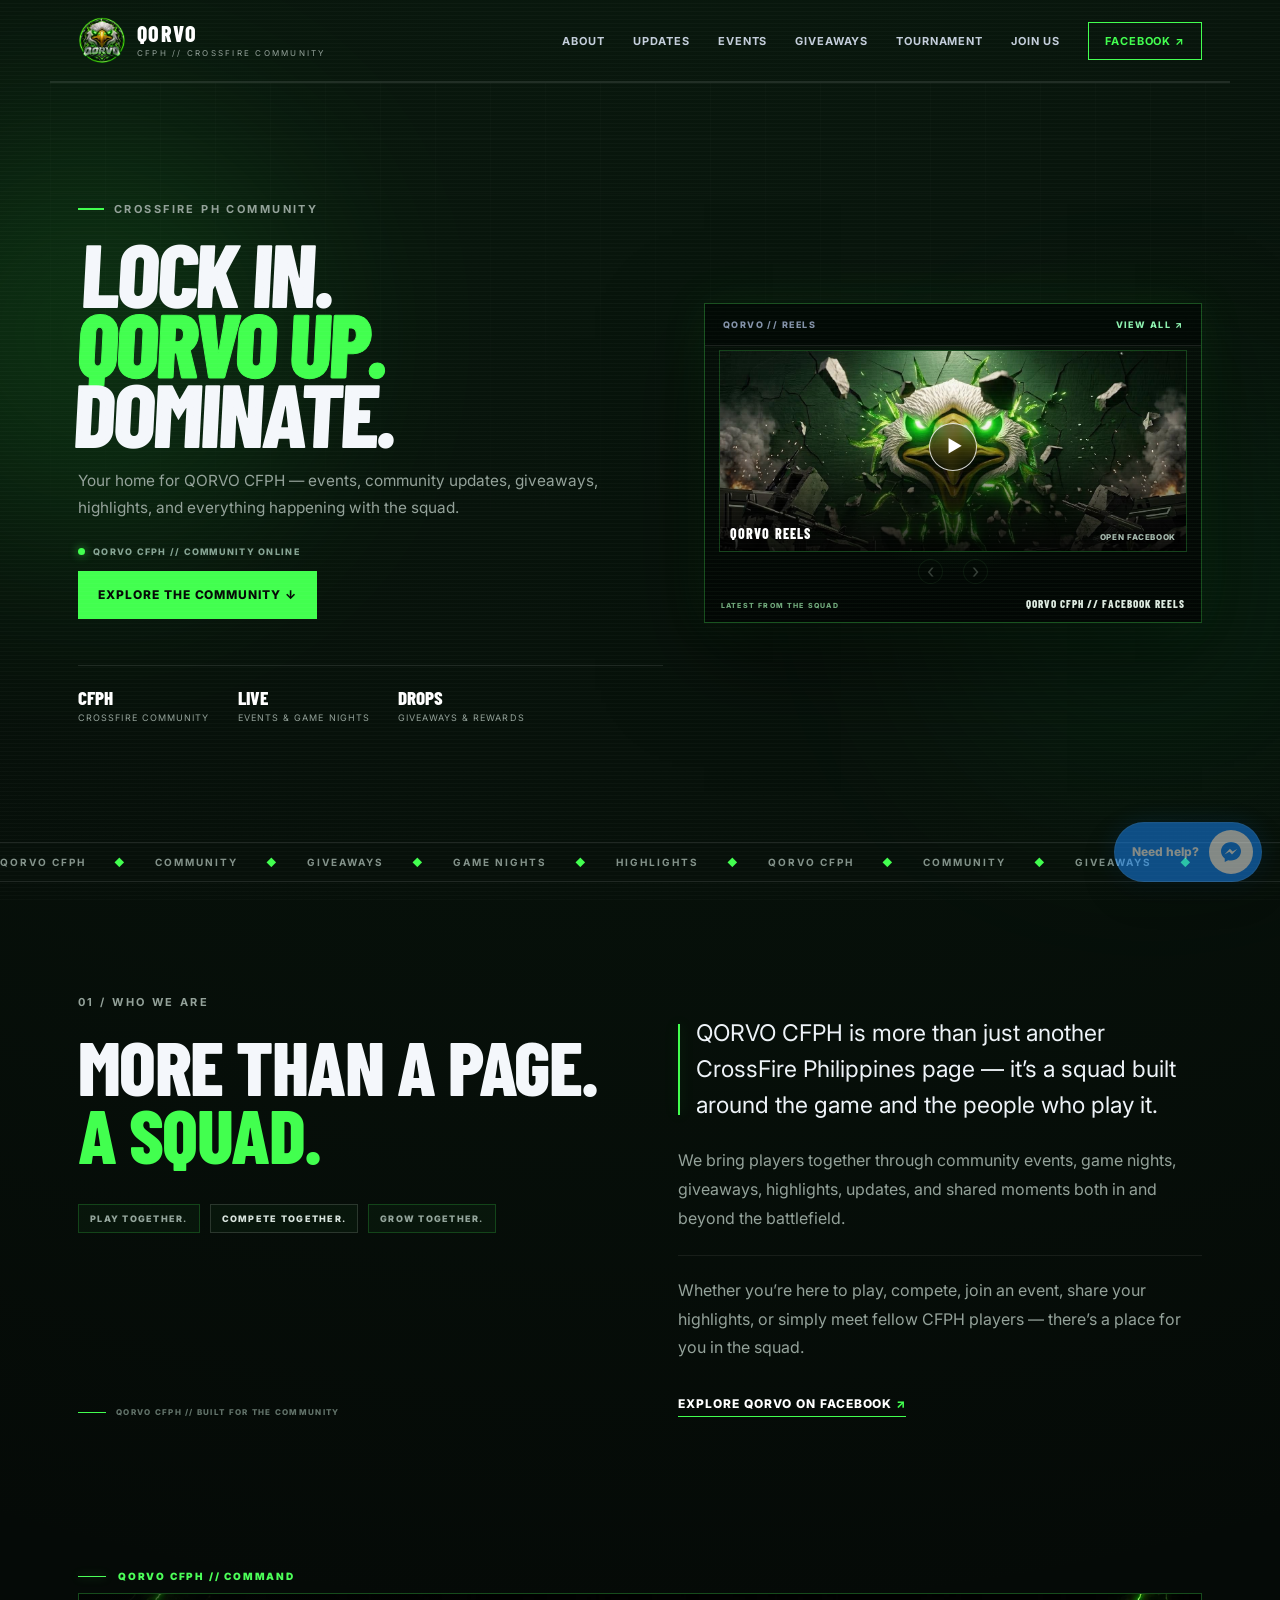
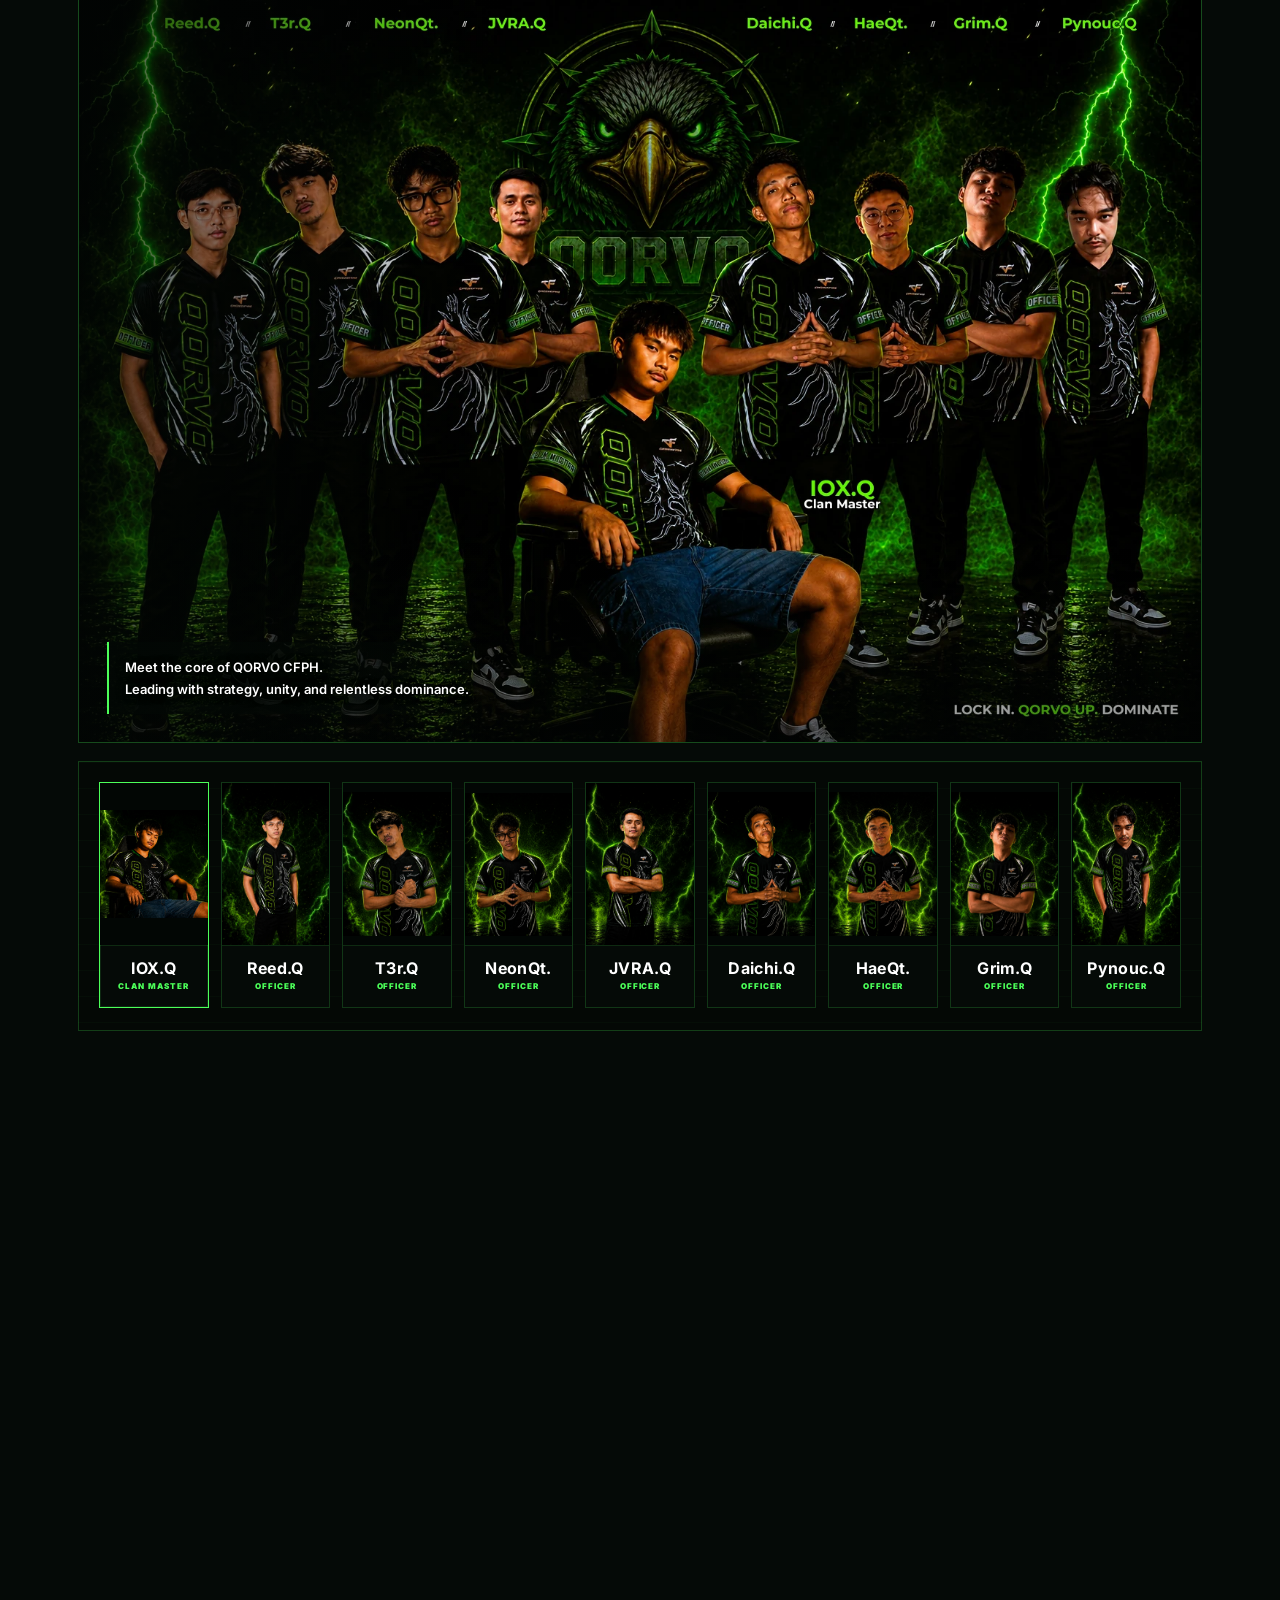
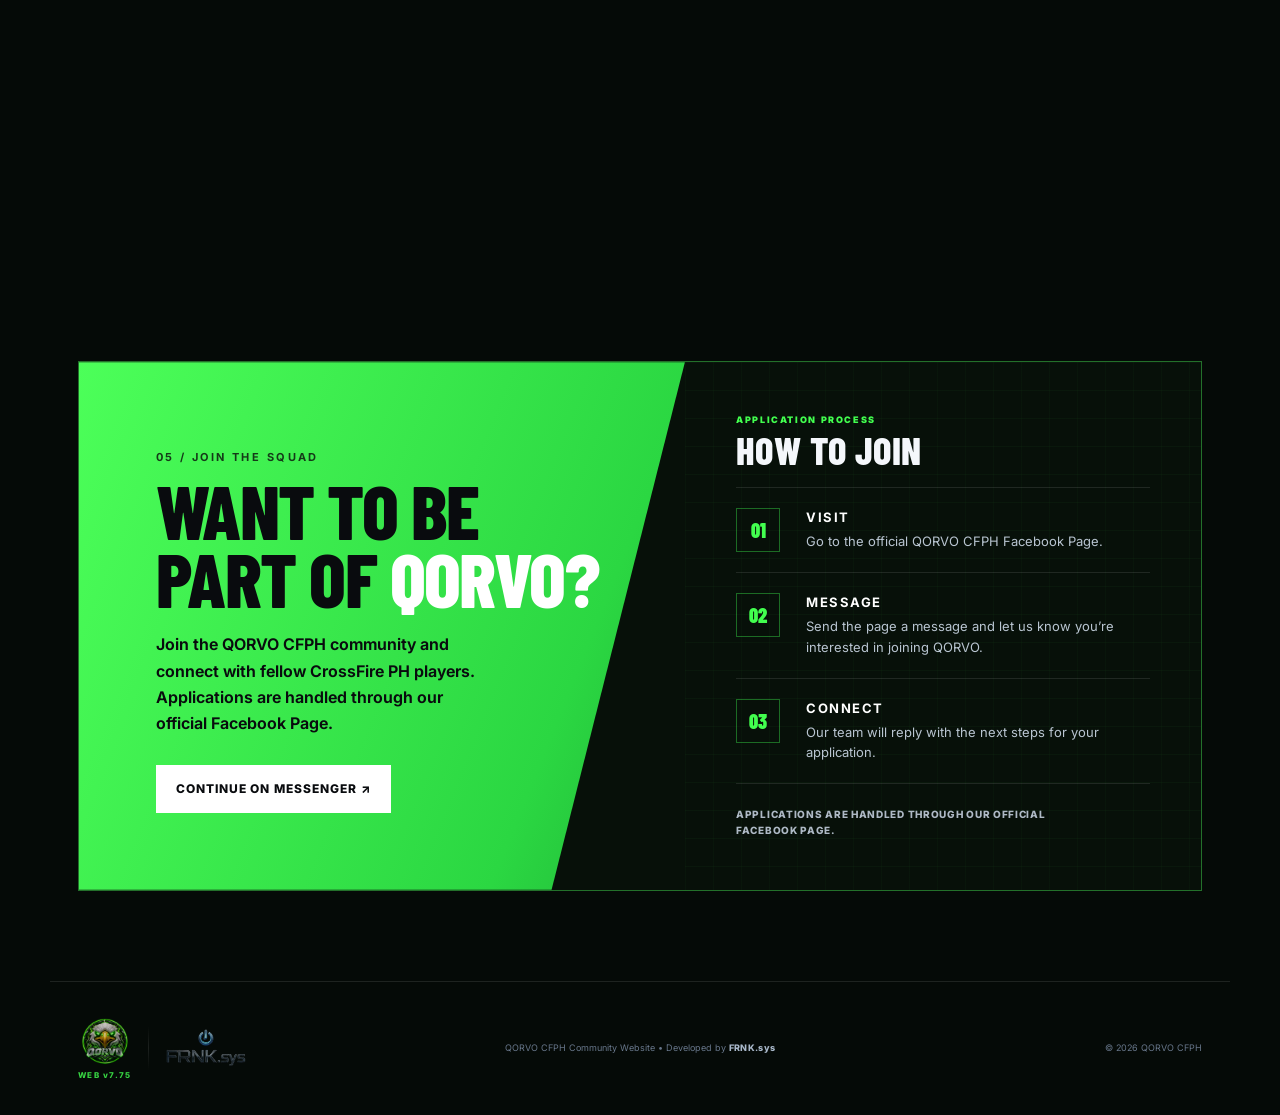
==== commit 0cbba706: "Fix live scoreboard state synchronization - WEB v7.75" ====
--- a/index.html
+++ b/index.html
@@ -424,7 +424,7 @@
     <div class="footer-branding-row">
       <a class="footer-brand footer-brand-logo-only" id="qorvo-admin-trigger" href="#" title="QORVO CFPH" aria-label="QORVO CFPH">
         <span class="brand-mark brand-eagle"><img src="assets/qorvo-mark.png" alt="QORVO logo"></span>
-        <small class="site-version">WEB v7.74</small>
+        <small class="site-version">WEB v7.75</small>
       </a>
       <span class="footer-brand-divider" aria-hidden="true"></span>
       <div class="footer-developer-mark" aria-label="FRNK.sys developer logo">
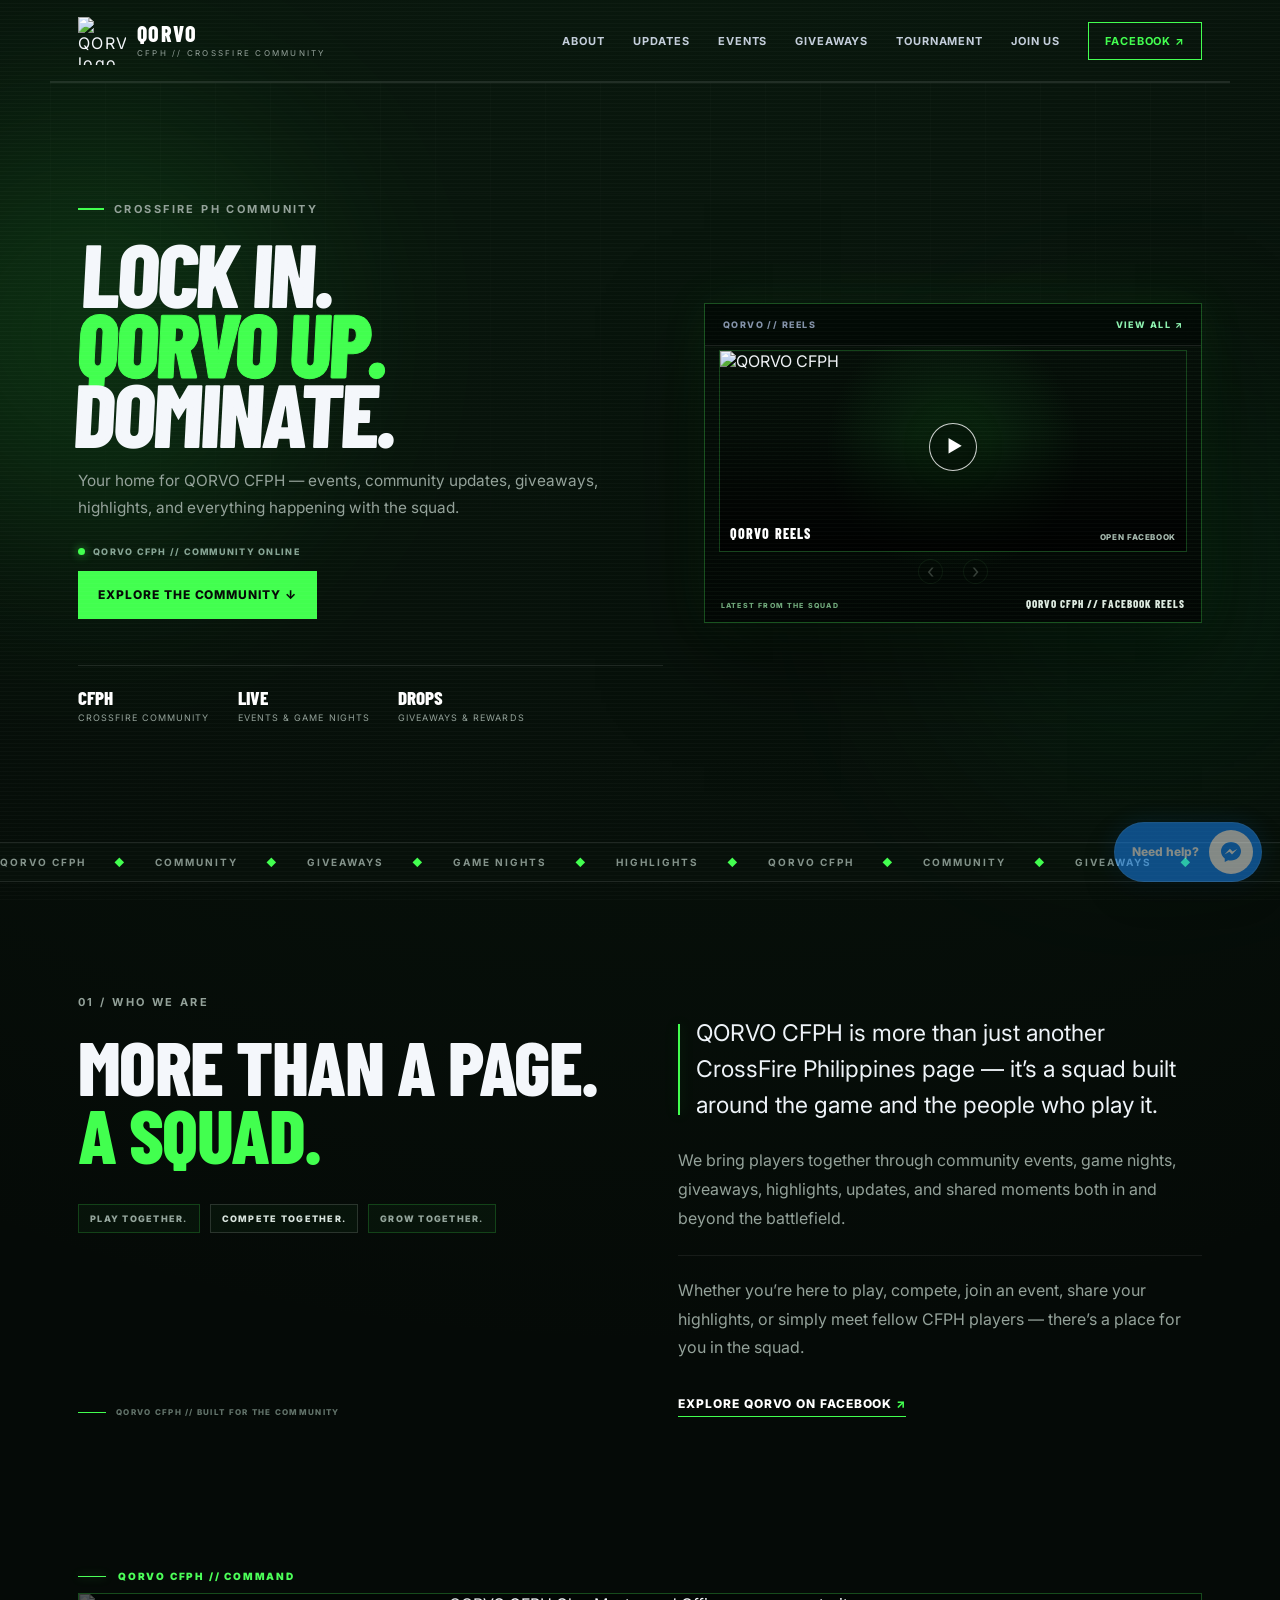
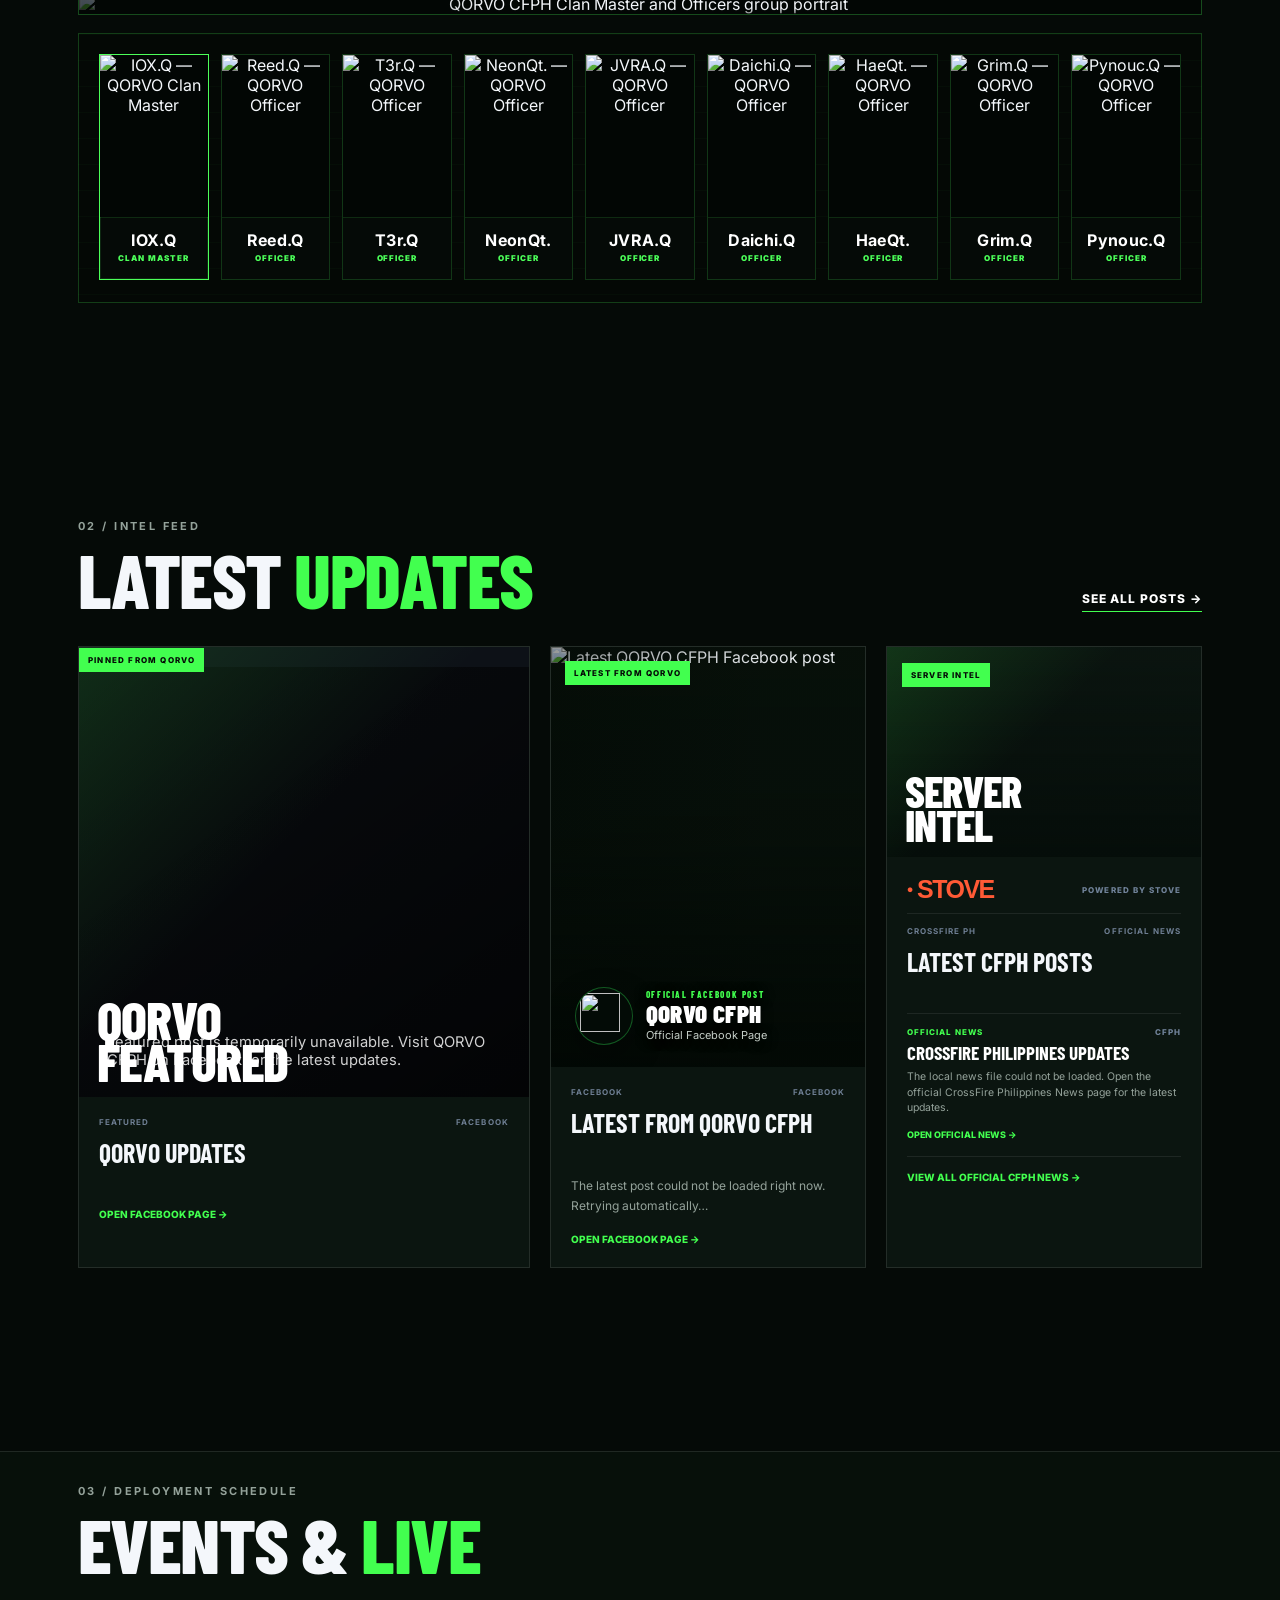
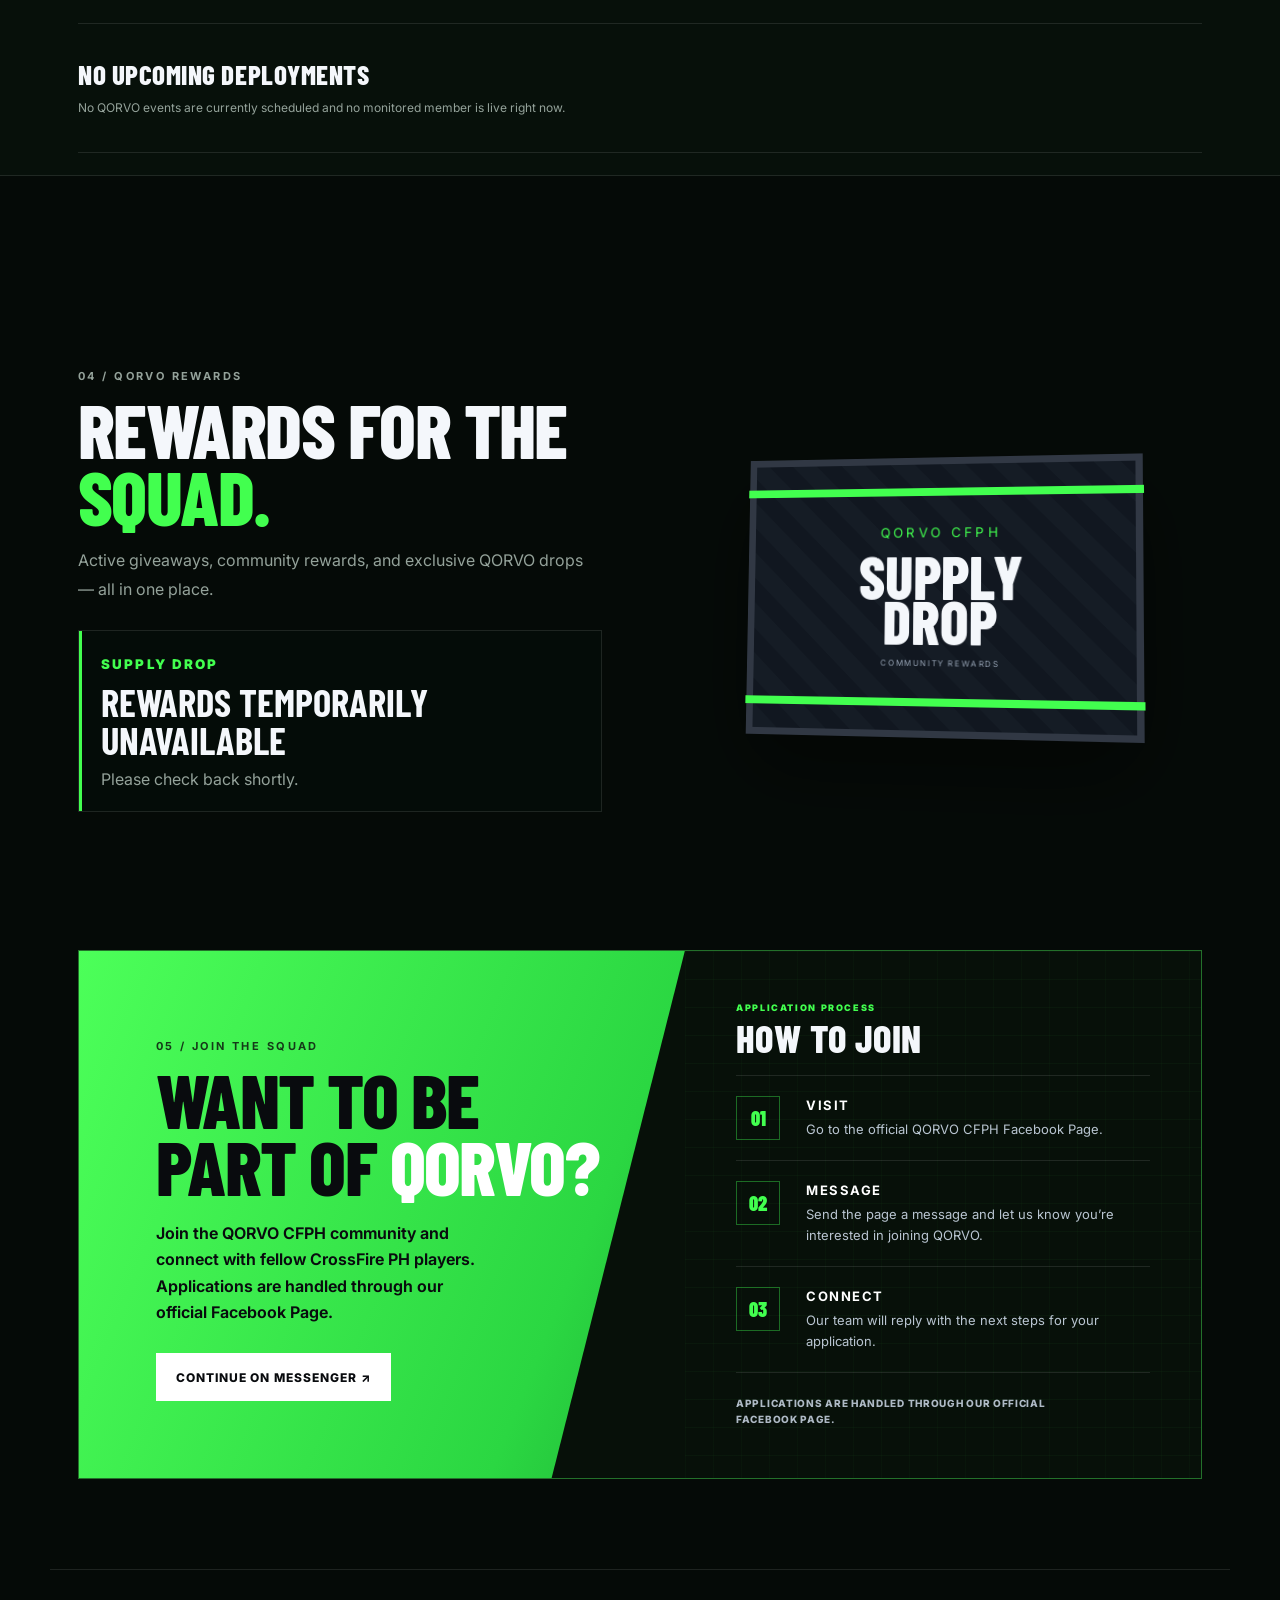
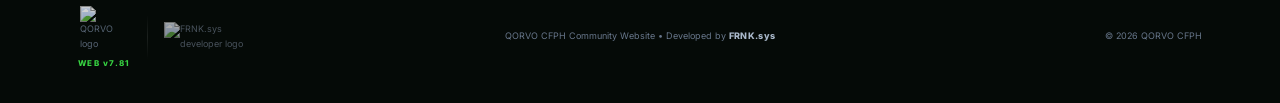
==== commit 2560bf5e: "WEB v7.81 - Move static media to Proxmox" ====
--- a/index.html
+++ b/index.html
@@ -6,9 +6,9 @@
   <meta name="theme-color" content="#080d16" />
   <meta name="description" content="QORVO CFPH — CrossFire PH gaming community, events, giveaways, highlights and updates." />
   <title>QORVO CFPH | CrossFire PH Community</title>
-  <link rel="icon" href="/assets/qorvo.ico" type="image/x-icon">
-  <link rel="shortcut icon" href="/assets/qorvo.ico" type="image/x-icon">
-  <link rel="apple-touch-icon" href="/assets/qorvo-mark.png">
+  <link rel="icon" href="https://media.koufuprinting.com/https://media.koufuprinting.com/assets/qorvo.ico" type="image/x-icon">
+  <link rel="shortcut icon" href="https://media.koufuprinting.com/https://media.koufuprinting.com/assets/qorvo.ico" type="image/x-icon">
+  <link rel="apple-touch-icon" href="https://media.koufuprinting.com/https://media.koufuprinting.com/assets/qorvo-mark.png">
   <link rel="preconnect" href="https://fonts.googleapis.com">
   <link rel="preconnect" href="https://fonts.gstatic.com" crossorigin>
   <link href="https://fonts.googleapis.com/css2?family=Barlow+Condensed:wght@600;700;800&family=Inter:wght@400;500;600;700;800&display=swap" rel="stylesheet">
@@ -19,7 +19,7 @@
 
   <header class="site-header" id="top">
     <a class="brand" href="#top" aria-label="QORVO CFPH home">
-      <span class="brand-mark brand-eagle"><img src="assets/qorvo-mark.png" alt="QORVO logo"></span>
+      <span class="brand-mark brand-eagle"><img src="https://media.koufuprinting.com/assets/qorvo-mark.png" alt="QORVO logo"></span>
       <span>
         <strong>QORVO</strong>
         <small>CFPH // CROSSFIRE COMMUNITY</small>
@@ -153,7 +153,7 @@
 
       <div class="command-showcase reveal">
         <button class="command-image-button command-showcase-image" type="button" aria-label="View QORVO Command group photo">
-          <img src="assets/command/qorvo-command-group.webp"
+          <img src="https://media.koufuprinting.com/assets/command/qorvo-command-group.webp"
             alt="QORVO CFPH Clan Master and Officers group portrait" loading="lazy">
         </button>
 
@@ -167,56 +167,56 @@
 
         <div class="command-carousel" id="command-carousel" tabindex="0" aria-label="QORVO Clan Master and Officers">
           <article class="command-card command-card-master">
-            <button class="command-image-button command-officer-view" data-command-view-src="assets/command/iox-q-with-ign.png" data-command-view-label="IOX.Q" type="button" aria-label="View IOX.Q Clan Master portrait">
-              <img src="assets/command/iox-q-no-ign.webp" alt="IOX.Q — QORVO Clan Master" loading="lazy">
+            <button class="command-image-button command-officer-view" data-command-view-src="https://media.koufuprinting.com/assets/command/iox-q-with-ign.png" data-command-view-label="IOX.Q" type="button" aria-label="View IOX.Q Clan Master portrait">
+              <img src="https://media.koufuprinting.com/assets/command/iox-q-no-ign.webp" alt="IOX.Q — QORVO Clan Master" loading="lazy">
             </button>
             <div class="command-card-meta"><strong>IOX.Q</strong><span>CLAN MASTER</span></div>
           </article>
 <article class="command-card">
-            <button class="command-image-button command-officer-view" data-command-view-src="assets/command/reed-q-with-ign.png" data-command-view-label="Reed.Q" type="button" aria-label="View Reed.Q Officer portrait">
-              <img src="assets/command/reed-q-no-ign.webp" alt="Reed.Q — QORVO Officer" loading="lazy">
+            <button class="command-image-button command-officer-view" data-command-view-src="https://media.koufuprinting.com/assets/command/reed-q-with-ign.png" data-command-view-label="Reed.Q" type="button" aria-label="View Reed.Q Officer portrait">
+              <img src="https://media.koufuprinting.com/assets/command/reed-q-no-ign.webp" alt="Reed.Q — QORVO Officer" loading="lazy">
             </button>
             <div class="command-card-meta"><strong>Reed.Q</strong><span>OFFICER</span></div>
           </article>
 <article class="command-card">
-            <button class="command-image-button command-officer-view" data-command-view-src="assets/command/t3r-q-with-ign.png" data-command-view-label="T3r.Q" type="button" aria-label="View T3r.Q Officer portrait">
-              <img src="assets/command/t3r-q-no-ign.webp" alt="T3r.Q — QORVO Officer" loading="lazy">
+            <button class="command-image-button command-officer-view" data-command-view-src="https://media.koufuprinting.com/assets/command/t3r-q-with-ign.png" data-command-view-label="T3r.Q" type="button" aria-label="View T3r.Q Officer portrait">
+              <img src="https://media.koufuprinting.com/assets/command/t3r-q-no-ign.webp" alt="T3r.Q — QORVO Officer" loading="lazy">
             </button>
             <div class="command-card-meta"><strong>T3r.Q</strong><span>OFFICER</span></div>
           </article>
 <article class="command-card">
-            <button class="command-image-button command-officer-view" data-command-view-src="assets/command/neonqt-with-ign.png" data-command-view-label="NeonQt." type="button" aria-label="View NeonQt. Officer portrait">
-              <img src="assets/command/neonqt-no-ign.webp" alt="NeonQt. — QORVO Officer" loading="lazy">
+            <button class="command-image-button command-officer-view" data-command-view-src="https://media.koufuprinting.com/assets/command/neonqt-with-ign.png" data-command-view-label="NeonQt." type="button" aria-label="View NeonQt. Officer portrait">
+              <img src="https://media.koufuprinting.com/assets/command/neonqt-no-ign.webp" alt="NeonQt. — QORVO Officer" loading="lazy">
             </button>
             <div class="command-card-meta"><strong>NeonQt.</strong><span>OFFICER</span></div>
           </article>
 <article class="command-card">
-            <button class="command-image-button command-officer-view" data-command-view-src="assets/command/jvra-q-with-ign.png" data-command-view-label="JVRA.Q" type="button" aria-label="View JVRA.Q Officer portrait">
-              <img src="assets/command/jvra-q-no-ign.webp" alt="JVRA.Q — QORVO Officer" loading="lazy">
+            <button class="command-image-button command-officer-view" data-command-view-src="https://media.koufuprinting.com/assets/command/jvra-q-with-ign.png" data-command-view-label="JVRA.Q" type="button" aria-label="View JVRA.Q Officer portrait">
+              <img src="https://media.koufuprinting.com/assets/command/jvra-q-no-ign.webp" alt="JVRA.Q — QORVO Officer" loading="lazy">
             </button>
             <div class="command-card-meta"><strong>JVRA.Q</strong><span>OFFICER</span></div>
           </article>
 <article class="command-card">
-            <button class="command-image-button command-officer-view" data-command-view-src="assets/command/daichi-q-with-ign.png" data-command-view-label="Daichi.Q" type="button" aria-label="View Daichi.Q Officer portrait">
-              <img src="assets/command/daichi-q-no-ign.webp" alt="Daichi.Q — QORVO Officer" loading="lazy">
+            <button class="command-image-button command-officer-view" data-command-view-src="https://media.koufuprinting.com/assets/command/daichi-q-with-ign.png" data-command-view-label="Daichi.Q" type="button" aria-label="View Daichi.Q Officer portrait">
+              <img src="https://media.koufuprinting.com/assets/command/daichi-q-no-ign.webp" alt="Daichi.Q — QORVO Officer" loading="lazy">
             </button>
             <div class="command-card-meta"><strong>Daichi.Q</strong><span>OFFICER</span></div>
           </article>
 <article class="command-card">
-            <button class="command-image-button command-officer-view" data-command-view-src="assets/command/haeqt-with-ign.png" data-command-view-label="HaeQt." type="button" aria-label="View HaeQt. Officer portrait">
-              <img src="assets/command/haeqt-no-ign.webp" alt="HaeQt. — QORVO Officer" loading="lazy">
+            <button class="command-image-button command-officer-view" data-command-view-src="https://media.koufuprinting.com/assets/command/haeqt-with-ign.png" data-command-view-label="HaeQt." type="button" aria-label="View HaeQt. Officer portrait">
+              <img src="https://media.koufuprinting.com/assets/command/haeqt-no-ign.webp" alt="HaeQt. — QORVO Officer" loading="lazy">
             </button>
             <div class="command-card-meta"><strong>HaeQt.</strong><span>OFFICER</span></div>
           </article>
 <article class="command-card">
-            <button class="command-image-button command-officer-view" data-command-view-src="assets/command/grim-q-with-ign.png" data-command-view-label="Grim.Q" type="button" aria-label="View Grim.Q Officer portrait">
-              <img src="assets/command/grim-q-no-ign.webp" alt="Grim.Q — QORVO Officer" loading="lazy">
+            <button class="command-image-button command-officer-view" data-command-view-src="https://media.koufuprinting.com/assets/command/grim-q-with-ign.png" data-command-view-label="Grim.Q" type="button" aria-label="View Grim.Q Officer portrait">
+              <img src="https://media.koufuprinting.com/assets/command/grim-q-no-ign.webp" alt="Grim.Q — QORVO Officer" loading="lazy">
             </button>
             <div class="command-card-meta"><strong>Grim.Q</strong><span>OFFICER</span></div>
           </article>
 <article class="command-card">
-            <button class="command-image-button command-officer-view" data-command-view-src="assets/command/pynouc-q-with-ign.png" data-command-view-label="Pynouc.Q" type="button" aria-label="View Pynouc.Q Officer portrait">
-              <img src="assets/command/pynouc-q-no-ign.webp" alt="Pynouc.Q — QORVO Officer" loading="lazy">
+            <button class="command-image-button command-officer-view" data-command-view-src="https://media.koufuprinting.com/assets/command/pynouc-q-with-ign.png" data-command-view-label="Pynouc.Q" type="button" aria-label="View Pynouc.Q Officer portrait">
+              <img src="https://media.koufuprinting.com/assets/command/pynouc-q-no-ign.webp" alt="Pynouc.Q — QORVO Officer" loading="lazy">
             </button>
             <div class="command-card-meta"><strong>Pynouc.Q</strong><span>OFFICER</span></div>
           </article>
@@ -275,13 +275,13 @@
             <img
               class="facebook-latest-image"
               id="latest-facebook-image"
-              src="assets/qorvo-cover.jpg"
+              src="https://media.koufuprinting.com/assets/qorvo-cover.jpg"
               alt="Latest QORVO CFPH Facebook post"
               loading="lazy"
               referrerpolicy="no-referrer">
             <div class="facebook-latest-shade" aria-hidden="true"></div>
             <div class="facebook-latest-page">
-              <span class="facebook-latest-logo"><img src="assets/qorvo-mark.png" alt=""></span>
+              <span class="facebook-latest-logo"><img src="https://media.koufuprinting.com/assets/qorvo-mark.png" alt=""></span>
               <span class="facebook-latest-page-copy">
                 <small>OFFICIAL FACEBOOK POST</small>
                 <strong id="latest-facebook-author">QORVO CFPH</strong>
@@ -423,12 +423,12 @@
   <footer>
     <div class="footer-branding-row">
       <a class="footer-brand footer-brand-logo-only" id="qorvo-admin-trigger" href="#" title="QORVO CFPH" aria-label="QORVO CFPH">
-        <span class="brand-mark brand-eagle"><img src="assets/qorvo-mark.png" alt="QORVO logo"></span>
-        <small class="site-version">WEB v7.75</small>
+        <span class="brand-mark brand-eagle"><img src="https://media.koufuprinting.com/assets/qorvo-mark.png" alt="QORVO logo"></span>
+        <small class="site-version">WEB v7.81</small>
       </a>
       <span class="footer-brand-divider" aria-hidden="true"></span>
       <div class="footer-developer-mark" aria-label="FRNK.sys developer logo">
-        <img src="assets/frnk-sys.png" alt="FRNK.sys developer logo" class="footer-developer-logo">
+        <img src="https://media.koufuprinting.com/assets/frnk-sys.png" alt="FRNK.sys developer logo" class="footer-developer-logo">
       </div>
     </div>
     <div class="footer-developer">
@@ -443,7 +443,7 @@
     <div class="messenger-card" id="messenger-card" aria-hidden="true">
       <div class="messenger-card-head">
         <div class="messenger-identity">
-          <img src="assets/qorvo-mark.png" alt="" class="messenger-avatar">
+          <img src="https://media.koufuprinting.com/assets/qorvo-mark.png" alt="" class="messenger-avatar">
           <div>
             <strong>QORVO CFPH</strong>
             <span>Quick Help • Messenger</span>
@@ -455,7 +455,7 @@
       <div class="messenger-card-body">
         <div class="faq-chat" id="faq-chat" aria-live="polite">
           <div class="faq-row faq-row-bot">
-            <img src="assets/qorvo-mark.png" alt="" class="faq-avatar">
+            <img src="https://media.koufuprinting.com/assets/qorvo-mark.png" alt="" class="faq-avatar">
             <div class="faq-bubble faq-bubble-bot">
               Hi! 👋 Welcome to QORVO CFPH. Choose a frequently asked question below for an instant answer.
             </div>
--- a/styles.css
+++ b/styles.css
@@ -342,7 +342,7 @@
 .visual-1{
   background-image:
     linear-gradient(to bottom,rgba(3,10,7,.08),rgba(3,10,7,.72)),
-    url("assets/qorvo-cover.jpg");
+    url("https://media.koufuprinting.com/assets/qorvo-cover.jpg");
   background-size:cover;
   background-position:center;
   background-repeat:no-repeat;
@@ -1415,7 +1415,7 @@
 #server-intel-media:not(.has-image){
   background-image:
     linear-gradient(to bottom,rgba(3,10,7,.08),rgba(3,10,7,.72)),
-    url("assets/stove-brand.svg");
+    url("https://media.koufuprinting.com/assets/stove-brand.svg");
   background-size:cover;
   background-position:center 42%;
 }
@@ -1563,7 +1563,7 @@
   flex-direction: column;
   justify-content: flex-end;
   gap: 14px;
-  background: linear-gradient(145deg, rgba(0,0,0,.35), rgba(0,0,0,.78)), url('assets/qorvo-cover.jpg') center/cover no-repeat;
+  background: linear-gradient(145deg, rgba(0,0,0,.35), rgba(0,0,0,.78)), url('https://media.koufuprinting.com/assets/qorvo-cover.jpg') center/cover no-repeat;
 }
 
 .pinned-post-placeholder p {
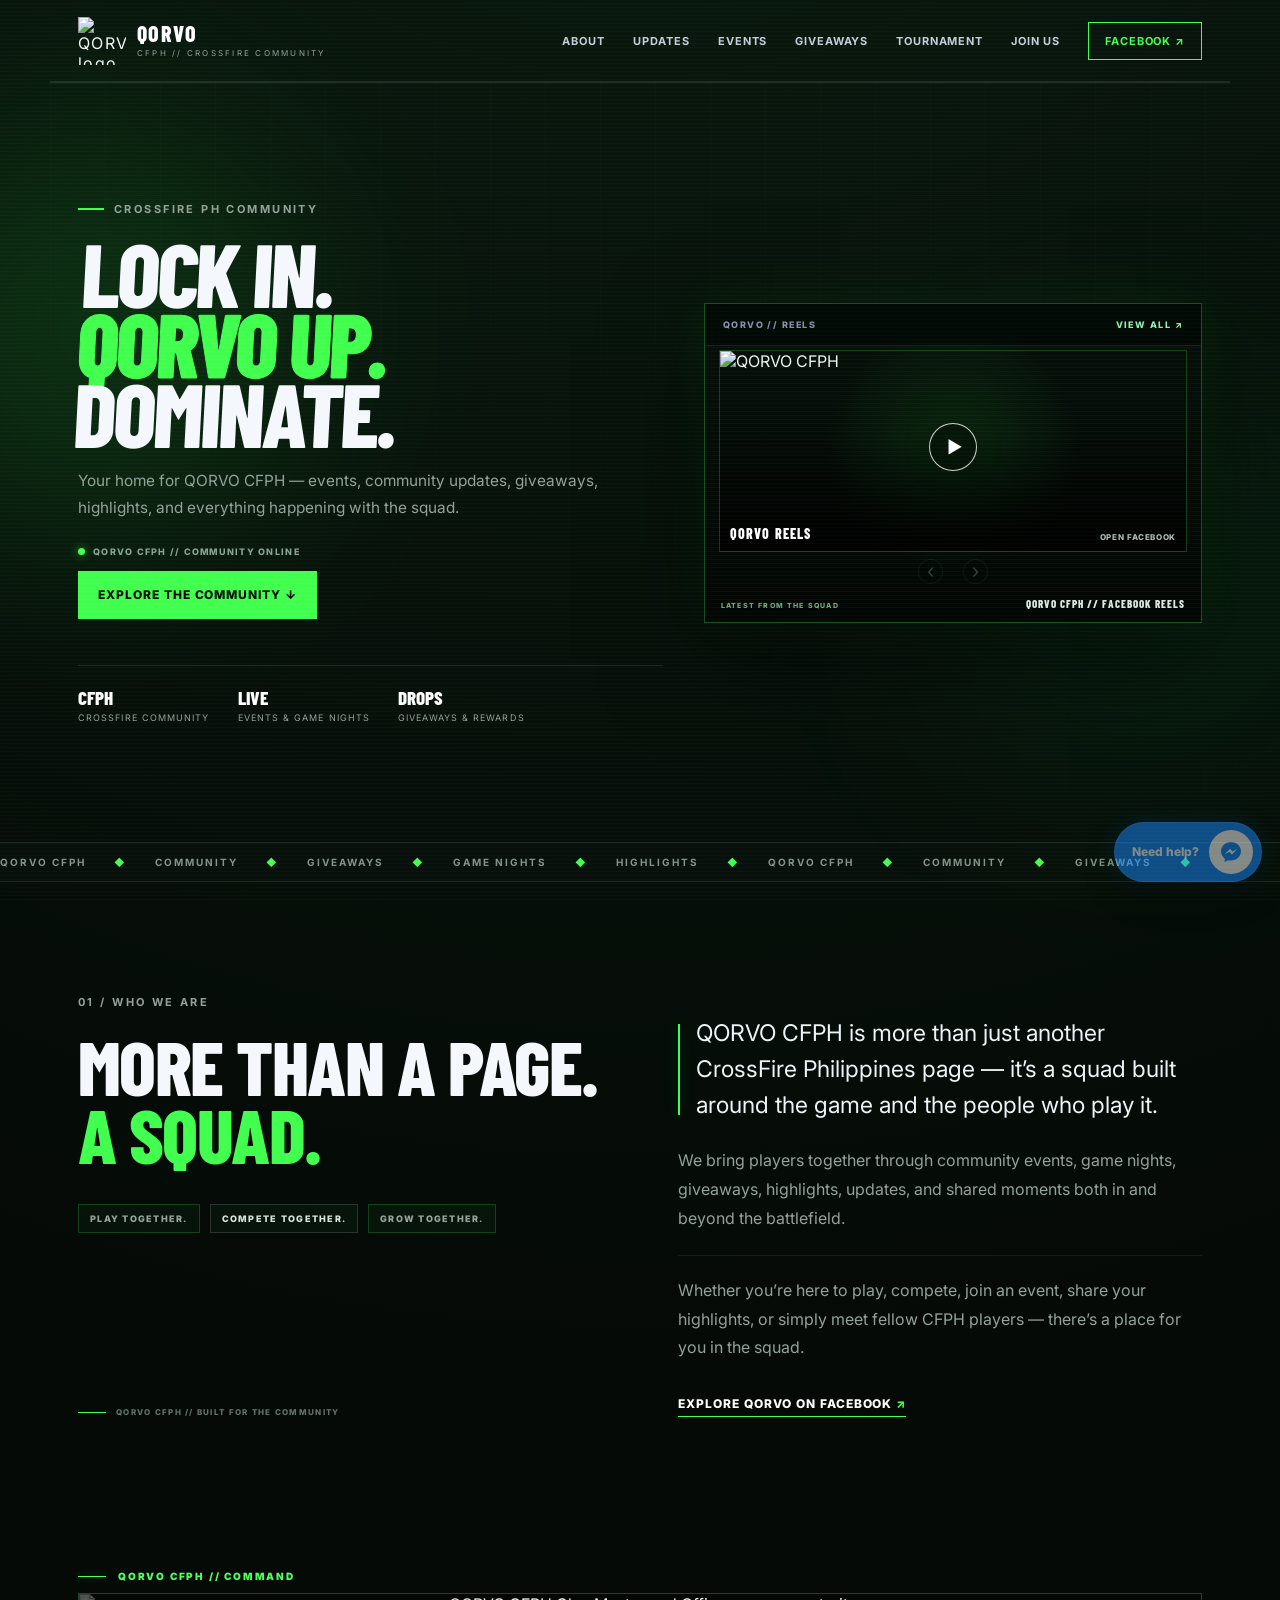
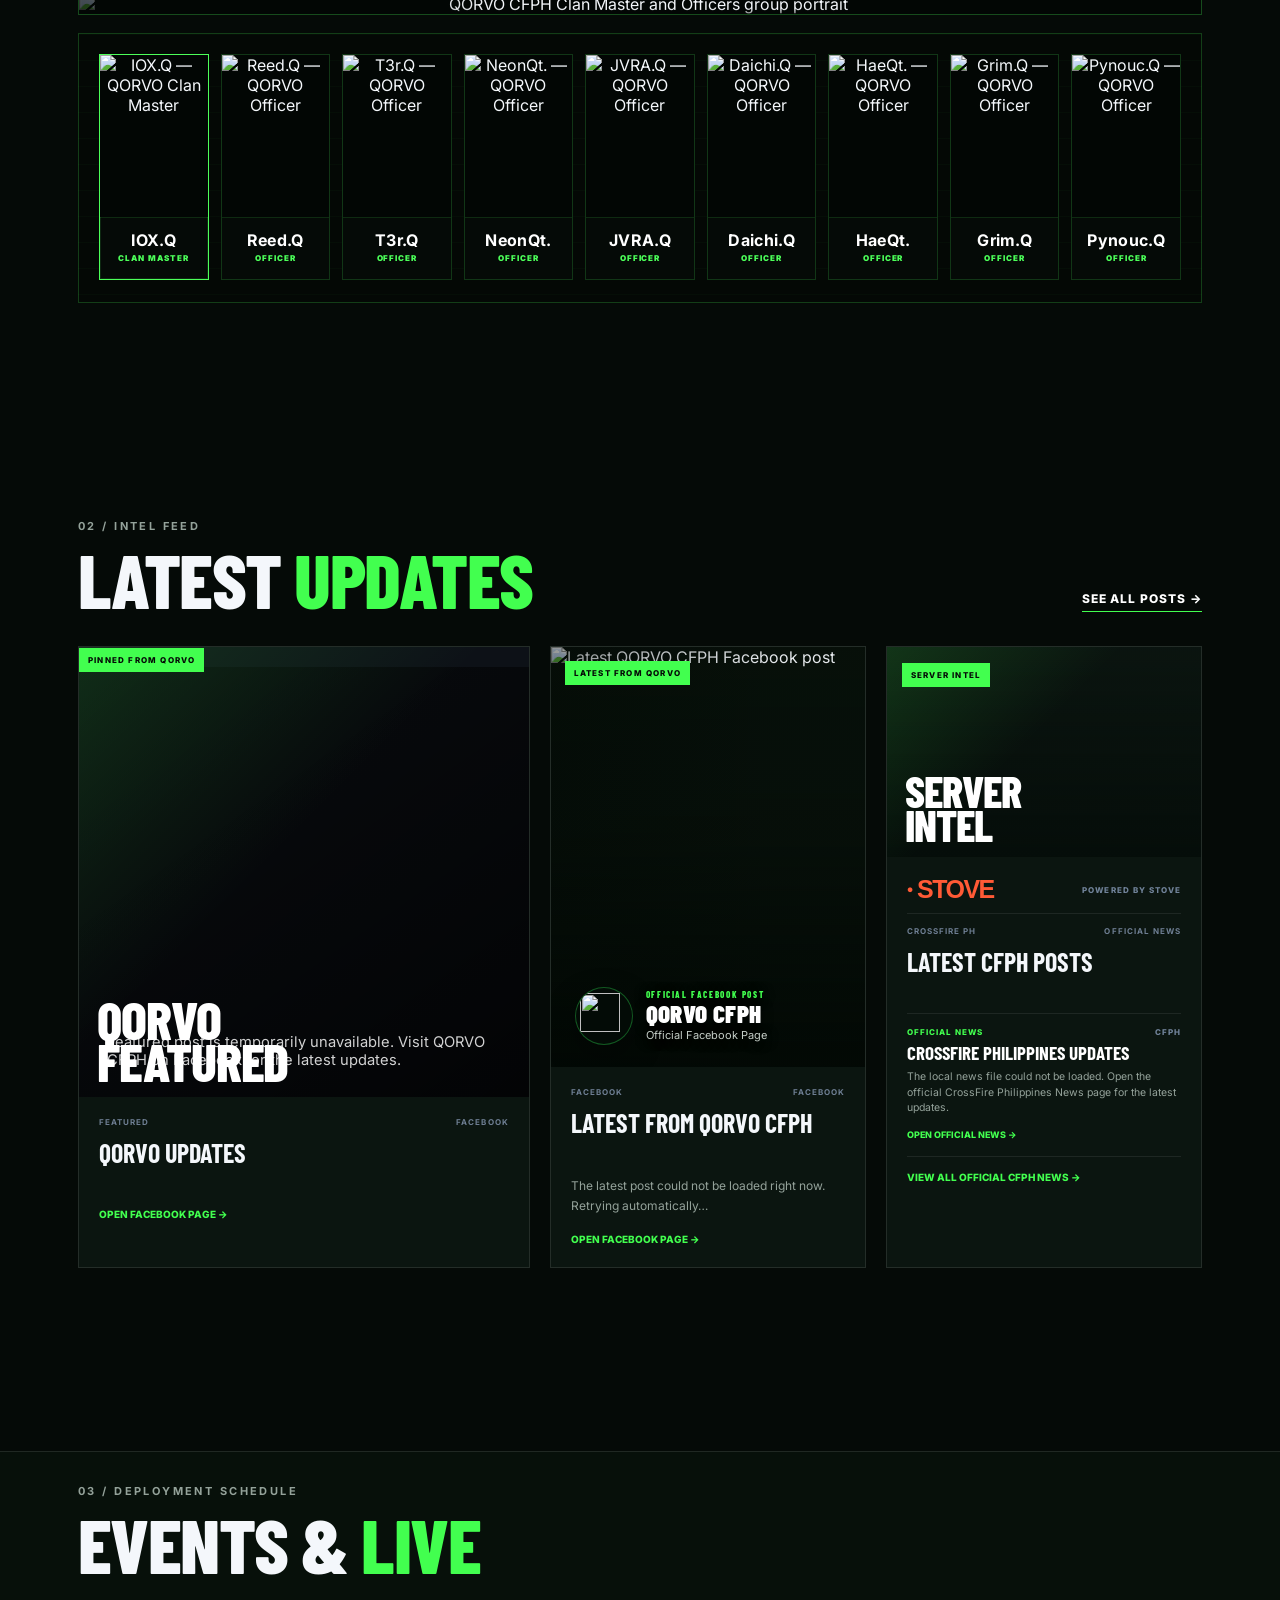
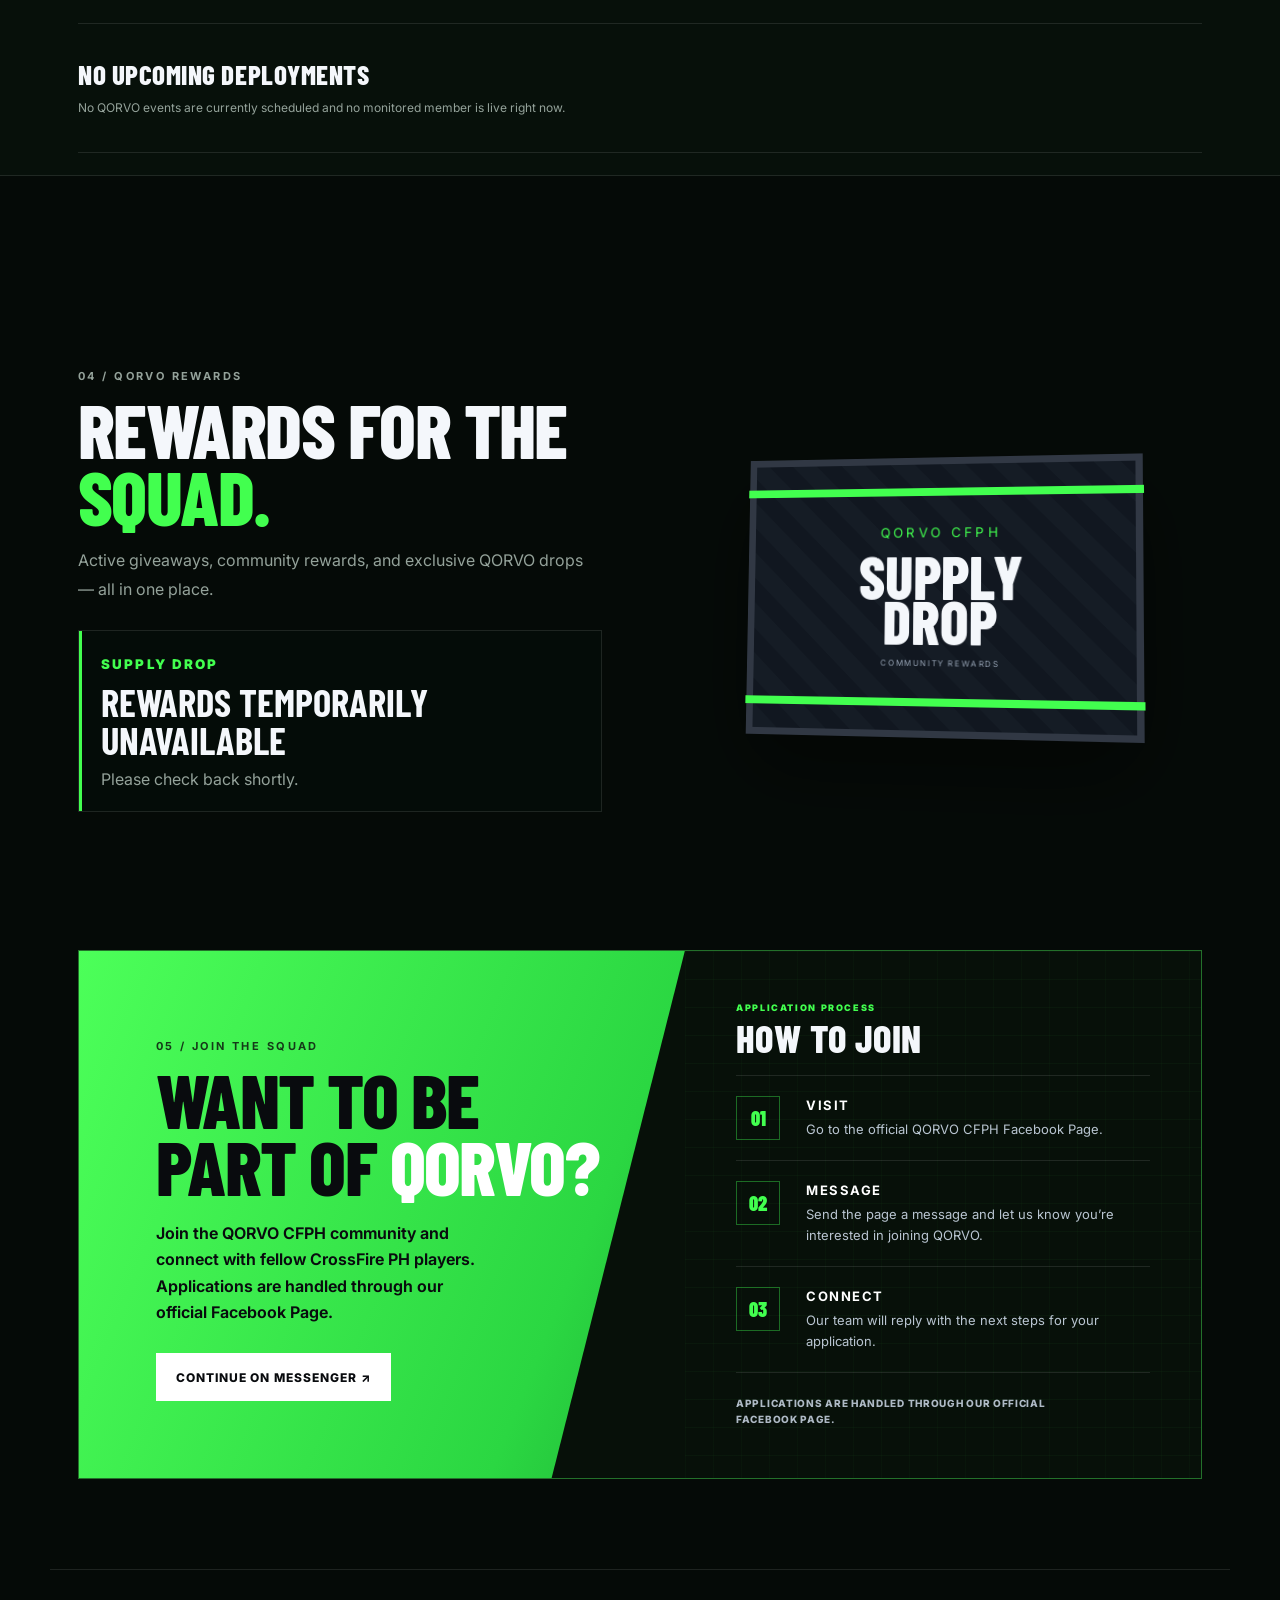
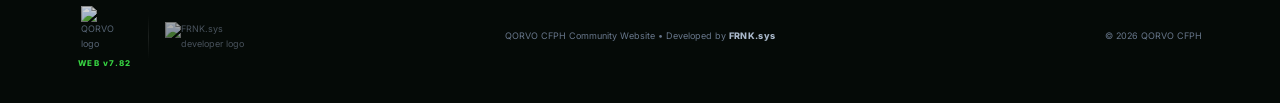
==== commit 14b75a25: "WEB v7.82 - Fix favicon" ====
--- a/index.html
+++ b/index.html
@@ -1,25 +1,31 @@
 <!doctype html>
 <html lang="en">
+
 <head>
   <meta charset="utf-8" />
   <meta name="viewport" content="width=device-width, initial-scale=1, viewport-fit=cover">
   <meta name="theme-color" content="#080d16" />
-  <meta name="description" content="QORVO CFPH — CrossFire PH gaming community, events, giveaways, highlights and updates." />
+  <meta name="description"
+    content="QORVO CFPH — CrossFire PH gaming community, events, giveaways, highlights and updates." />
   <title>QORVO CFPH | CrossFire PH Community</title>
-  <link rel="icon" href="https://media.koufuprinting.com/https://media.koufuprinting.com/assets/qorvo.ico" type="image/x-icon">
-  <link rel="shortcut icon" href="https://media.koufuprinting.com/https://media.koufuprinting.com/assets/qorvo.ico" type="image/x-icon">
-  <link rel="apple-touch-icon" href="https://media.koufuprinting.com/https://media.koufuprinting.com/assets/qorvo-mark.png">
+  <link rel="icon" type="image/x-icon" href="https://media.koufuprinting.com/assets/qorvo.ico">
+  <link rel="shortcut icon" type="image/x-icon" href="https://media.koufuprinting.com/assets/qorvo.ico">
+  <link rel="apple-touch-icon" href="https://media.koufuprinting.com/assets/qorvo-mark.png">
   <link rel="preconnect" href="https://fonts.googleapis.com">
   <link rel="preconnect" href="https://fonts.gstatic.com" crossorigin>
-  <link href="https://fonts.googleapis.com/css2?family=Barlow+Condensed:wght@600;700;800&family=Inter:wght@400;500;600;700;800&display=swap" rel="stylesheet">
+  <link
+    href="https://fonts.googleapis.com/css2?family=Barlow+Condensed:wght@600;700;800&family=Inter:wght@400;500;600;700;800&display=swap"
+    rel="stylesheet">
   <link rel="stylesheet" href="styles.css" />
 </head>
+
 <body>
   <div class="scanlines" aria-hidden="true"></div>
 
   <header class="site-header" id="top">
     <a class="brand" href="#top" aria-label="QORVO CFPH home">
-      <span class="brand-mark brand-eagle"><img src="https://media.koufuprinting.com/assets/qorvo-mark.png" alt="QORVO logo"></span>
+      <span class="brand-mark brand-eagle"><img src="https://media.koufuprinting.com/assets/qorvo-mark.png"
+          alt="QORVO logo"></span>
       <span>
         <strong>QORVO</strong>
         <small>CFPH // CROSSFIRE COMMUNITY</small>
@@ -33,7 +39,7 @@
       <a href="#updates">Updates</a>
       <a href="#events">Events</a>
       <a href="#giveaways">Giveaways</a>
-          <a href="/bracket.html">Tournament</a>
+      <a href="/bracket.html">Tournament</a>
       <a href="#community">Join Us</a>
       <a class="nav-cta" href="https://www.facebook.com/qorvo.cfph" target="_blank" rel="noopener">Facebook ↗</a>
     </nav>
@@ -53,7 +59,8 @@
           <span>DOMINATE.</span>
         </h1>
         <p>
-          Your home for QORVO CFPH — events, community updates, giveaways, highlights, and everything happening with the squad.
+          Your home for QORVO CFPH — events, community updates, giveaways, highlights, and everything happening with the
+          squad.
         </p>
         <div class="hero-community-status"><i></i> QORVO CFPH // COMMUNITY ONLINE</div>
         <div class="hero-actions hero-actions-clean">
@@ -152,77 +159,108 @@
       </div>
 
       <div class="command-showcase reveal">
-        <button class="command-image-button command-showcase-image" type="button" aria-label="View QORVO Command group photo">
+        <button class="command-image-button command-showcase-image" type="button"
+          aria-label="View QORVO Command group photo">
           <img src="https://media.koufuprinting.com/assets/command/qorvo-command-group.webp"
             alt="QORVO CFPH Clan Master and Officers group portrait" loading="lazy">
         </button>
 
         <div class="command-showcase-overlay">
-          <p>Meet the core of QORVO CFPH.<br><span class="command-nowrap">Leading with strategy, unity, and relentless dominance.</span></p>
+          <p>Meet the core of QORVO CFPH.<br><span class="command-nowrap">Leading with strategy, unity, and relentless
+              dominance.</span></p>
         </div>
       </div>
 
       <div class="command-carousel-shell reveal">
-        <button class="command-carousel-arrow command-carousel-prev" id="command-carousel-prev" type="button" aria-label="Previous officers">‹</button>
+        <button class="command-carousel-arrow command-carousel-prev" id="command-carousel-prev" type="button"
+          aria-label="Previous officers">‹</button>
 
         <div class="command-carousel" id="command-carousel" tabindex="0" aria-label="QORVO Clan Master and Officers">
           <article class="command-card command-card-master">
-            <button class="command-image-button command-officer-view" data-command-view-src="https://media.koufuprinting.com/assets/command/iox-q-with-ign.png" data-command-view-label="IOX.Q" type="button" aria-label="View IOX.Q Clan Master portrait">
-              <img src="https://media.koufuprinting.com/assets/command/iox-q-no-ign.webp" alt="IOX.Q — QORVO Clan Master" loading="lazy">
+            <button class="command-image-button command-officer-view"
+              data-command-view-src="https://media.koufuprinting.com/assets/command/iox-q-with-ign.png"
+              data-command-view-label="IOX.Q" type="button" aria-label="View IOX.Q Clan Master portrait">
+              <img src="https://media.koufuprinting.com/assets/command/iox-q-no-ign.webp"
+                alt="IOX.Q — QORVO Clan Master" loading="lazy">
             </button>
             <div class="command-card-meta"><strong>IOX.Q</strong><span>CLAN MASTER</span></div>
           </article>
-<article class="command-card">
-            <button class="command-image-button command-officer-view" data-command-view-src="https://media.koufuprinting.com/assets/command/reed-q-with-ign.png" data-command-view-label="Reed.Q" type="button" aria-label="View Reed.Q Officer portrait">
-              <img src="https://media.koufuprinting.com/assets/command/reed-q-no-ign.webp" alt="Reed.Q — QORVO Officer" loading="lazy">
+          <article class="command-card">
+            <button class="command-image-button command-officer-view"
+              data-command-view-src="https://media.koufuprinting.com/assets/command/reed-q-with-ign.png"
+              data-command-view-label="Reed.Q" type="button" aria-label="View Reed.Q Officer portrait">
+              <img src="https://media.koufuprinting.com/assets/command/reed-q-no-ign.webp" alt="Reed.Q — QORVO Officer"
+                loading="lazy">
             </button>
             <div class="command-card-meta"><strong>Reed.Q</strong><span>OFFICER</span></div>
           </article>
-<article class="command-card">
-            <button class="command-image-button command-officer-view" data-command-view-src="https://media.koufuprinting.com/assets/command/t3r-q-with-ign.png" data-command-view-label="T3r.Q" type="button" aria-label="View T3r.Q Officer portrait">
-              <img src="https://media.koufuprinting.com/assets/command/t3r-q-no-ign.webp" alt="T3r.Q — QORVO Officer" loading="lazy">
+          <article class="command-card">
+            <button class="command-image-button command-officer-view"
+              data-command-view-src="https://media.koufuprinting.com/assets/command/t3r-q-with-ign.png"
+              data-command-view-label="T3r.Q" type="button" aria-label="View T3r.Q Officer portrait">
+              <img src="https://media.koufuprinting.com/assets/command/t3r-q-no-ign.webp" alt="T3r.Q — QORVO Officer"
+                loading="lazy">
             </button>
             <div class="command-card-meta"><strong>T3r.Q</strong><span>OFFICER</span></div>
           </article>
-<article class="command-card">
-            <button class="command-image-button command-officer-view" data-command-view-src="https://media.koufuprinting.com/assets/command/neonqt-with-ign.png" data-command-view-label="NeonQt." type="button" aria-label="View NeonQt. Officer portrait">
-              <img src="https://media.koufuprinting.com/assets/command/neonqt-no-ign.webp" alt="NeonQt. — QORVO Officer" loading="lazy">
+          <article class="command-card">
+            <button class="command-image-button command-officer-view"
+              data-command-view-src="https://media.koufuprinting.com/assets/command/neonqt-with-ign.png"
+              data-command-view-label="NeonQt." type="button" aria-label="View NeonQt. Officer portrait">
+              <img src="https://media.koufuprinting.com/assets/command/neonqt-no-ign.webp" alt="NeonQt. — QORVO Officer"
+                loading="lazy">
             </button>
             <div class="command-card-meta"><strong>NeonQt.</strong><span>OFFICER</span></div>
           </article>
-<article class="command-card">
-            <button class="command-image-button command-officer-view" data-command-view-src="https://media.koufuprinting.com/assets/command/jvra-q-with-ign.png" data-command-view-label="JVRA.Q" type="button" aria-label="View JVRA.Q Officer portrait">
-              <img src="https://media.koufuprinting.com/assets/command/jvra-q-no-ign.webp" alt="JVRA.Q — QORVO Officer" loading="lazy">
+          <article class="command-card">
+            <button class="command-image-button command-officer-view"
+              data-command-view-src="https://media.koufuprinting.com/assets/command/jvra-q-with-ign.png"
+              data-command-view-label="JVRA.Q" type="button" aria-label="View JVRA.Q Officer portrait">
+              <img src="https://media.koufuprinting.com/assets/command/jvra-q-no-ign.webp" alt="JVRA.Q — QORVO Officer"
+                loading="lazy">
             </button>
             <div class="command-card-meta"><strong>JVRA.Q</strong><span>OFFICER</span></div>
           </article>
-<article class="command-card">
-            <button class="command-image-button command-officer-view" data-command-view-src="https://media.koufuprinting.com/assets/command/daichi-q-with-ign.png" data-command-view-label="Daichi.Q" type="button" aria-label="View Daichi.Q Officer portrait">
-              <img src="https://media.koufuprinting.com/assets/command/daichi-q-no-ign.webp" alt="Daichi.Q — QORVO Officer" loading="lazy">
+          <article class="command-card">
+            <button class="command-image-button command-officer-view"
+              data-command-view-src="https://media.koufuprinting.com/assets/command/daichi-q-with-ign.png"
+              data-command-view-label="Daichi.Q" type="button" aria-label="View Daichi.Q Officer portrait">
+              <img src="https://media.koufuprinting.com/assets/command/daichi-q-no-ign.webp"
+                alt="Daichi.Q — QORVO Officer" loading="lazy">
             </button>
             <div class="command-card-meta"><strong>Daichi.Q</strong><span>OFFICER</span></div>
           </article>
-<article class="command-card">
-            <button class="command-image-button command-officer-view" data-command-view-src="https://media.koufuprinting.com/assets/command/haeqt-with-ign.png" data-command-view-label="HaeQt." type="button" aria-label="View HaeQt. Officer portrait">
-              <img src="https://media.koufuprinting.com/assets/command/haeqt-no-ign.webp" alt="HaeQt. — QORVO Officer" loading="lazy">
+          <article class="command-card">
+            <button class="command-image-button command-officer-view"
+              data-command-view-src="https://media.koufuprinting.com/assets/command/haeqt-with-ign.png"
+              data-command-view-label="HaeQt." type="button" aria-label="View HaeQt. Officer portrait">
+              <img src="https://media.koufuprinting.com/assets/command/haeqt-no-ign.webp" alt="HaeQt. — QORVO Officer"
+                loading="lazy">
             </button>
             <div class="command-card-meta"><strong>HaeQt.</strong><span>OFFICER</span></div>
           </article>
-<article class="command-card">
-            <button class="command-image-button command-officer-view" data-command-view-src="https://media.koufuprinting.com/assets/command/grim-q-with-ign.png" data-command-view-label="Grim.Q" type="button" aria-label="View Grim.Q Officer portrait">
-              <img src="https://media.koufuprinting.com/assets/command/grim-q-no-ign.webp" alt="Grim.Q — QORVO Officer" loading="lazy">
+          <article class="command-card">
+            <button class="command-image-button command-officer-view"
+              data-command-view-src="https://media.koufuprinting.com/assets/command/grim-q-with-ign.png"
+              data-command-view-label="Grim.Q" type="button" aria-label="View Grim.Q Officer portrait">
+              <img src="https://media.koufuprinting.com/assets/command/grim-q-no-ign.webp" alt="Grim.Q — QORVO Officer"
+                loading="lazy">
             </button>
             <div class="command-card-meta"><strong>Grim.Q</strong><span>OFFICER</span></div>
           </article>
-<article class="command-card">
-            <button class="command-image-button command-officer-view" data-command-view-src="https://media.koufuprinting.com/assets/command/pynouc-q-with-ign.png" data-command-view-label="Pynouc.Q" type="button" aria-label="View Pynouc.Q Officer portrait">
-              <img src="https://media.koufuprinting.com/assets/command/pynouc-q-no-ign.webp" alt="Pynouc.Q — QORVO Officer" loading="lazy">
+          <article class="command-card">
+            <button class="command-image-button command-officer-view"
+              data-command-view-src="https://media.koufuprinting.com/assets/command/pynouc-q-with-ign.png"
+              data-command-view-label="Pynouc.Q" type="button" aria-label="View Pynouc.Q Officer portrait">
+              <img src="https://media.koufuprinting.com/assets/command/pynouc-q-no-ign.webp"
+                alt="Pynouc.Q — QORVO Officer" loading="lazy">
             </button>
             <div class="command-card-meta"><strong>Pynouc.Q</strong><span>OFFICER</span></div>
           </article>
         </div>
 
-        <button class="command-carousel-arrow command-carousel-next" id="command-carousel-next" type="button" aria-label="Next officers">›</button>
+        <button class="command-carousel-arrow command-carousel-next" id="command-carousel-next" type="button"
+          aria-label="Next officers">›</button>
         <div class="command-carousel-dots" id="command-carousel-dots" aria-hidden="true"></div>
       </div>
     </section>
@@ -233,7 +271,8 @@
           <p class="kicker">02 / INTEL FEED</p>
           <h2>Latest <span>updates</span></h2>
         </div>
-        <a class="text-link" href="https://www.facebook.com/qorvo.cfph" target="_blank" rel="noopener">See all posts →</a>
+        <a class="text-link" href="https://www.facebook.com/qorvo.cfph" target="_blank" rel="noopener">See all posts
+          →</a>
       </div>
 
       <div class="cards news-grid">
@@ -244,19 +283,10 @@
               <div class="visual-copy">QORVO<br>FEATURED</div>
               <p>Loading the featured QORVO post...</p>
             </div>
-            <iframe
-              class="facebook-post-plugin"
-              id="featured-facebook-post"
-              title="QORVO CFPH featured Facebook post"
-              src="about:blank"
-              width="100%"
-              height="500"
-              style="border:none;overflow:hidden;display:none"
-              scrolling="no"
-              frameborder="0"
-              allowfullscreen="true"
-              allow="autoplay; clipboard-write; encrypted-media; picture-in-picture; web-share"
-              loading="lazy">
+            <iframe class="facebook-post-plugin" id="featured-facebook-post" title="QORVO CFPH featured Facebook post"
+              src="about:blank" width="100%" height="500" style="border:none;overflow:hidden;display:none"
+              scrolling="no" frameborder="0" allowfullscreen="true"
+              allow="autoplay; clipboard-write; encrypted-media; picture-in-picture; web-share" loading="lazy">
             </iframe>
           </div>
           <div class="card-body">
@@ -265,23 +295,21 @@
               <time id="pinned-post-time">QORVO Pick</time>
             </div>
             <h3 id="pinned-post-title">Featured QORVO Post</h3>
-            <a id="pinned-post-link" href="https://www.facebook.com/qorvo.cfph" target="_blank" rel="noopener">Open Featured Post →</a>
+            <a id="pinned-post-link" href="https://www.facebook.com/qorvo.cfph" target="_blank" rel="noopener">Open
+              Featured Post →</a>
           </div>
         </article>
 
         <article class="news-card reveal latest-facebook-card" id="latest-facebook-card">
           <div class="card-visual facebook-latest-visual" id="latest-facebook-visual">
             <span class="tag">LATEST FROM QORVO</span>
-            <img
-              class="facebook-latest-image"
-              id="latest-facebook-image"
-              src="https://media.koufuprinting.com/assets/qorvo-cover.jpg"
-              alt="Latest QORVO CFPH Facebook post"
-              loading="lazy"
-              referrerpolicy="no-referrer">
+            <img class="facebook-latest-image" id="latest-facebook-image"
+              src="https://media.koufuprinting.com/assets/qorvo-cover.jpg" alt="Latest QORVO CFPH Facebook post"
+              loading="lazy" referrerpolicy="no-referrer">
             <div class="facebook-latest-shade" aria-hidden="true"></div>
             <div class="facebook-latest-page">
-              <span class="facebook-latest-logo"><img src="https://media.koufuprinting.com/assets/qorvo-mark.png" alt=""></span>
+              <span class="facebook-latest-logo"><img src="https://media.koufuprinting.com/assets/qorvo-mark.png"
+                  alt=""></span>
               <span class="facebook-latest-page-copy">
                 <small>OFFICIAL FACEBOOK POST</small>
                 <strong id="latest-facebook-author">QORVO CFPH</strong>
@@ -296,7 +324,8 @@
             </div>
             <h3>Latest from QORVO CFPH</h3>
             <p id="latest-facebook-caption">Loading the latest public post from QORVO CFPH…</p>
-            <a id="latest-facebook-link" href="https://www.facebook.com/qorvo.cfph" target="_blank" rel="noopener">View latest post →</a>
+            <a id="latest-facebook-link" href="https://www.facebook.com/qorvo.cfph" target="_blank" rel="noopener">View
+              latest post →</a>
           </div>
         </article>
 
@@ -308,7 +337,8 @@
           <div class="card-body server-intel-body">
             <div class="server-intel-heading">
               <div class="server-intel-brand">
-                <a class="stove-brand" href="https://www.onstove.com/" target="_blank" rel="noopener" aria-label="STOVE official website">STOVE</a>
+                <a class="stove-brand" href="https://www.onstove.com/" target="_blank" rel="noopener"
+                  aria-label="STOVE official website">STOVE</a>
                 <span class="stove-brand-note">Powered by STOVE</span>
               </div>
               <div class="card-meta">
@@ -323,11 +353,13 @@
                 <div class="server-intel-post-meta"><span>EVENT</span><time>Aug 27, 2026</time></div>
                 <h4>STOVE Launcher Unification - One-Day Login Event Extended!</h4>
                 <p>CrossFire Philippines extended the STOVE Launcher Unification one-day login event.</p>
-                <a href="https://cfph.onstove.com/Event/Detail/4724?category=0&amp;searchText=" target="_blank" rel="noopener">Read full update →</a>
+                <a href="https://cfph.onstove.com/Event/Detail/4724?category=0&amp;searchText=" target="_blank"
+                  rel="noopener">Read full update →</a>
               </article>
             </div>
 
-            <a class="server-intel-all" href="https://cfph.onstove.com/News/" target="_blank" rel="noopener">View all official CFPH news →</a>
+            <a class="server-intel-all" href="https://cfph.onstove.com/News/" target="_blank" rel="noopener">View all
+              official CFPH news →</a>
           </div>
         </article>
       </div>
@@ -376,9 +408,11 @@
         <div class="community-join-left">
           <p class="kicker">05 / JOIN THE SQUAD</p>
           <h2>Want to be<br>part of <span>QORVO?</span></h2>
-          <p>Join the QORVO CFPH community and connect with fellow CrossFire PH players. Applications are handled through our official Facebook Page.</p>
+          <p>Join the QORVO CFPH community and connect with fellow CrossFire PH players. Applications are handled
+            through our official Facebook Page.</p>
           <div class="community-actions">
-            <a class="btn light" href="https://m.me/qorvo.cfph" target="_blank" rel="noopener">Continue on Messenger ↗</a>
+            <a class="btn light" href="https://m.me/qorvo.cfph" target="_blank" rel="noopener">Continue on Messenger
+              ↗</a>
           </div>
         </div>
 
@@ -422,13 +456,16 @@
 
   <footer>
     <div class="footer-branding-row">
-      <a class="footer-brand footer-brand-logo-only" id="qorvo-admin-trigger" href="#" title="QORVO CFPH" aria-label="QORVO CFPH">
-        <span class="brand-mark brand-eagle"><img src="https://media.koufuprinting.com/assets/qorvo-mark.png" alt="QORVO logo"></span>
-        <small class="site-version">WEB v7.81</small>
+      <a class="footer-brand footer-brand-logo-only" id="qorvo-admin-trigger" href="#" title="QORVO CFPH"
+        aria-label="QORVO CFPH">
+        <span class="brand-mark brand-eagle"><img src="https://media.koufuprinting.com/assets/qorvo-mark.png"
+            alt="QORVO logo"></span>
+        <small class="site-version">WEB v7.82</small>
       </a>
       <span class="footer-brand-divider" aria-hidden="true"></span>
       <div class="footer-developer-mark" aria-label="FRNK.sys developer logo">
-        <img src="https://media.koufuprinting.com/assets/frnk-sys.png" alt="FRNK.sys developer logo" class="footer-developer-logo">
+        <img src="https://media.koufuprinting.com/assets/frnk-sys.png" alt="FRNK.sys developer logo"
+          class="footer-developer-logo">
       </div>
     </div>
     <div class="footer-developer">
@@ -474,22 +511,30 @@
         <div class="faq-actions">
           <button class="faq-reset" id="faq-reset" type="button">↻ Start over</button>
           <a class="messenger-start" href="https://m.me/qorvo.cfph" target="_blank" rel="noopener noreferrer">
-            <svg viewBox="0 0 24 24" aria-hidden="true"><path d="M12 2C6.477 2 2 6.145 2 11.259c0 2.914 1.455 5.514 3.728 7.212V22l3.407-1.87c.91.252 1.871.388 2.865.388 5.523 0 10-4.145 10-9.259S17.523 2 12 2Zm.994 12.468-2.548-2.72-4.972 2.72 5.47-5.806 2.61 2.72 4.91-2.72-5.47 5.806Z"/></svg>
+            <svg viewBox="0 0 24 24" aria-hidden="true">
+              <path
+                d="M12 2C6.477 2 2 6.145 2 11.259c0 2.914 1.455 5.514 3.728 7.212V22l3.407-1.87c.91.252 1.871.388 2.865.388 5.523 0 10-4.145 10-9.259S17.523 2 12 2Zm.994 12.468-2.548-2.72-4.972 2.72 5.47-5.806 2.61 2.72 4.91-2.72-5.47 5.806Z" />
+            </svg>
             Continue on Messenger
           </a>
         </div>
       </div>
     </div>
 
-    <button class="messenger-fab" id="messenger-fab" type="button" aria-expanded="false" aria-controls="messenger-card" aria-label="Open QORVO CFPH help">
+    <button class="messenger-fab" id="messenger-fab" type="button" aria-expanded="false" aria-controls="messenger-card"
+      aria-label="Open QORVO CFPH help">
       <span class="messenger-fab-label">Need help?</span>
       <span class="messenger-fab-icon" aria-hidden="true">
-        <svg viewBox="0 0 24 24"><path d="M12 2C6.477 2 2 6.145 2 11.259c0 2.914 1.455 5.514 3.728 7.212V22l3.407-1.87c.91.252 1.871.388 2.865.388 5.523 0 10-4.145 10-9.259S17.523 2 12 2Zm.994 12.468-2.548-2.72-4.972 2.72 5.47-5.806 2.61 2.72 4.91-2.72-5.47 5.806Z"/></svg>
+        <svg viewBox="0 0 24 24">
+          <path
+            d="M12 2C6.477 2 2 6.145 2 11.259c0 2.914 1.455 5.514 3.728 7.212V22l3.407-1.87c.91.252 1.871.388 2.865.388 5.523 0 10-4.145 10-9.259S17.523 2 12 2Zm.994 12.468-2.548-2.72-4.972 2.72 5.47-5.806 2.61 2.72 4.91-2.72-5.47 5.806Z" />
+        </svg>
       </span>
     </button>
   </aside>
 
-  <div class="reel-player-modal" id="reel-player-modal" aria-hidden="true" role="dialog" aria-modal="true" aria-label="QORVO Reel player">
+  <div class="reel-player-modal" id="reel-player-modal" aria-hidden="true" role="dialog" aria-modal="true"
+    aria-label="QORVO Reel player">
     <div class="reel-player-shell">
       <div class="reel-player-head">
         <span id="reel-player-title">QORVO // REEL</span>
@@ -505,13 +550,15 @@
       </div>
       <div class="reel-player-foot">
         <span>QORVO CFPH // REEL PLAYER</span>
-        <a id="reel-player-facebook" href="https://www.facebook.com/qorvo.cfph/reels" target="_blank" rel="noopener">VIEW ON FACEBOOK ↗</a>
+        <a id="reel-player-facebook" href="https://www.facebook.com/qorvo.cfph/reels" target="_blank"
+          rel="noopener">VIEW ON FACEBOOK ↗</a>
       </div>
     </div>
   </div>
 
 
-  <div class="officer-viewer-modal" id="officer-photo-modal" aria-hidden="true" role="dialog" aria-modal="true" aria-label="QORVO Officer image viewer">
+  <div class="officer-viewer-modal" id="officer-photo-modal" aria-hidden="true" role="dialog" aria-modal="true"
+    aria-label="QORVO Officer image viewer">
     <div class="officer-viewer-shell">
       <div class="officer-viewer-head">
         <span id="officer-viewer-title">QORVO // OFFICER VIEWER</span>
@@ -527,27 +574,40 @@
     </div>
   </div>
 
-  <div class="site-opening-modal" id="event-opening-modal" aria-hidden="true" role="dialog" aria-modal="true" aria-label="QORVO event announcement">
+  <div class="site-opening-modal" id="event-opening-modal" aria-hidden="true" role="dialog" aria-modal="true"
+    aria-label="QORVO event announcement">
     <div class="site-opening-modal-shell">
       <button class="site-opening-modal-close" type="button" aria-label="Close announcement">×</button>
       <div class="site-opening-modal-carousel">
-        <button class="site-opening-modal-nav site-opening-modal-prev" id="event-opening-modal-prev" type="button" aria-label="Previous image">‹</button>
+        <button class="site-opening-modal-nav site-opening-modal-prev" id="event-opening-modal-prev" type="button"
+          aria-label="Previous image">‹</button>
         <div class="site-opening-modal-viewport" id="event-opening-modal-viewport">
           <div class="site-opening-modal-track" id="event-opening-modal-track"></div>
         </div>
-        <button class="site-opening-modal-nav site-opening-modal-next" id="event-opening-modal-next" type="button" aria-label="Next image">›</button>
+        <button class="site-opening-modal-nav site-opening-modal-next" id="event-opening-modal-next" type="button"
+          aria-label="Next image">›</button>
       </div>
       <div class="site-opening-modal-carousel-meta">
         <div class="site-opening-modal-dots" id="event-opening-modal-dots"></div>
         <div class="site-opening-modal-count" id="event-opening-modal-count"></div>
       </div>
       <div class="site-opening-modal-action" id="event-opening-modal-action" hidden>
-        <a class="site-opening-modal-cta" id="event-opening-modal-cta" href="#" target="_blank" rel="noopener">REGISTER HERE ↗</a>
+        <a class="site-opening-modal-cta" id="event-opening-modal-cta" href="#" target="_blank" rel="noopener">REGISTER
+          HERE ↗</a>
       </div>
     </div>
   </div>
 
   <script src="script.js"></script>
-  <div class="command-lightbox" id="command-lightbox" aria-hidden="true" role="dialog" aria-modal="true" aria-label="QORVO Command photo viewer"><button class="command-lightbox-close" id="command-lightbox-close" type="button" aria-label="Close photo viewer">×</button><button class="command-lightbox-nav command-lightbox-prev" id="command-lightbox-prev" type="button" aria-label="Previous photo">‹</button><figure><img id="command-lightbox-image" src="" alt=""><figcaption id="command-lightbox-caption"></figcaption></figure><button class="command-lightbox-nav command-lightbox-next" id="command-lightbox-next" type="button" aria-label="Next photo">›</button></div>
+  <div class="command-lightbox" id="command-lightbox" aria-hidden="true" role="dialog" aria-modal="true"
+    aria-label="QORVO Command photo viewer"><button class="command-lightbox-close" id="command-lightbox-close"
+      type="button" aria-label="Close photo viewer">×</button><button class="command-lightbox-nav command-lightbox-prev"
+      id="command-lightbox-prev" type="button" aria-label="Previous photo">‹</button>
+    <figure><img id="command-lightbox-image" src="" alt="">
+      <figcaption id="command-lightbox-caption"></figcaption>
+    </figure><button class="command-lightbox-nav command-lightbox-next" id="command-lightbox-next" type="button"
+      aria-label="Next photo">›</button>
+  </div>
 </body>
-</html>
+
+</html>
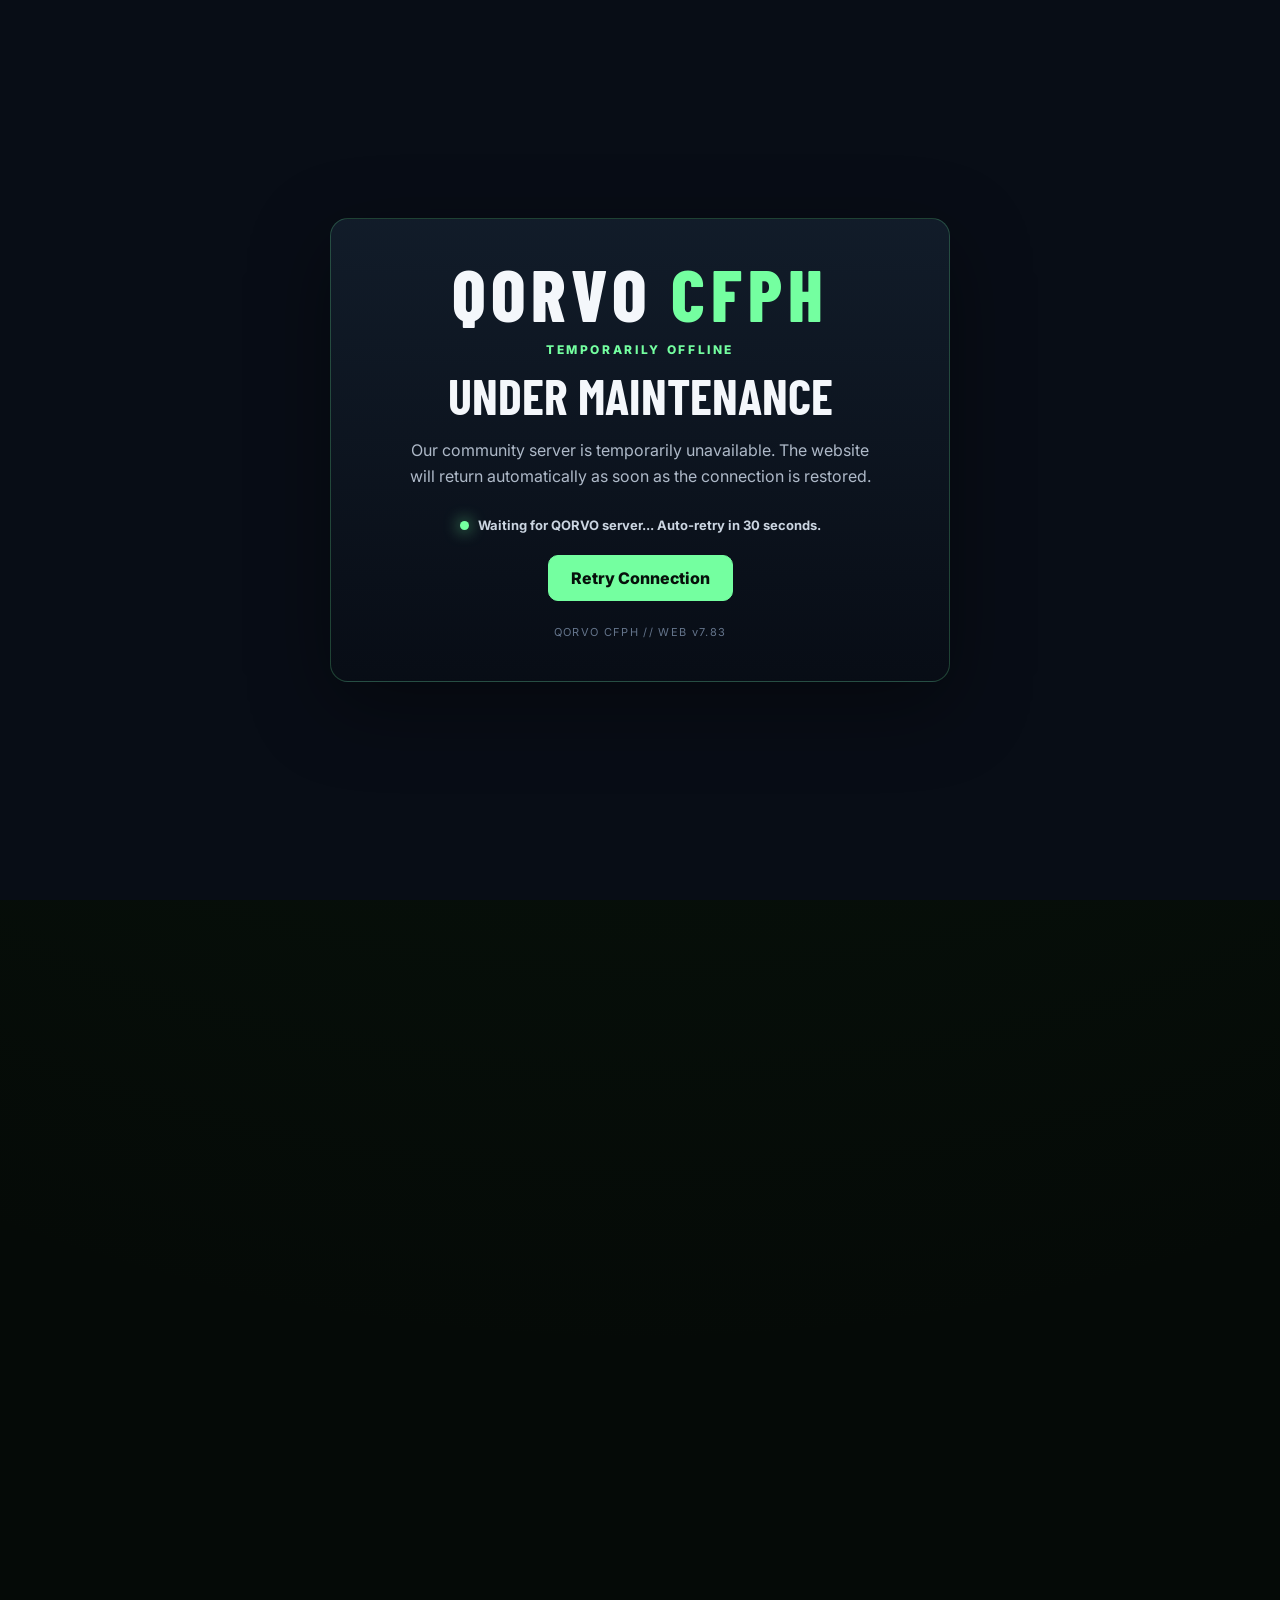
==== commit ffe987b0: "WEB v7.83 - Add automatic maintenance mode" ====
--- a/index.html
+++ b/index.html
@@ -17,9 +17,40 @@
     href="https://fonts.googleapis.com/css2?family=Barlow+Condensed:wght@600;700;800&family=Inter:wght@400;500;600;700;800&display=swap"
     rel="stylesheet">
   <link rel="stylesheet" href="styles.css" />
+  <style>
+    html.qorvo-health-pending body > *:not(#qorvo-health-gate) { visibility: hidden !important; }
+    #qorvo-health-gate { position: fixed; inset: 0; z-index: 999999; display: grid; place-items: center; padding: 24px; background: #080d16; color: #f4f7fb; font-family: Inter, Arial, sans-serif; }
+    #qorvo-health-gate[hidden] { display: none !important; }
+    .qorvo-maintenance-card { width: min(620px, 100%); text-align: center; padding: 42px 28px; border: 1px solid rgba(116,255,160,.22); border-radius: 18px; background: linear-gradient(180deg,rgba(18,29,43,.96),rgba(8,13,22,.98)); box-shadow: 0 24px 80px rgba(0,0,0,.38); }
+    .qorvo-maintenance-brand { font-family: 'Barlow Condensed', Impact, sans-serif; font-size: clamp(42px,9vw,72px); font-weight: 800; letter-spacing: .08em; line-height: .9; }
+    .qorvo-maintenance-brand span { color: #74ffa0; }
+    .qorvo-maintenance-kicker { margin: 16px 0 8px; color: #74ffa0; font-size: 12px; font-weight: 800; letter-spacing: .22em; }
+    .qorvo-maintenance-card h1 { margin: 8px 0 12px; font-family: 'Barlow Condensed', Impact, sans-serif; font-size: clamp(32px,7vw,50px); text-transform: uppercase; }
+    .qorvo-maintenance-card p { max-width: 470px; margin: 0 auto 24px; color: #aeb9c8; line-height: 1.65; }
+    .qorvo-maintenance-status { display: inline-flex; align-items: center; gap: 9px; margin-bottom: 22px; color: #cbd5e1; font-size: 13px; font-weight: 700; }
+    .qorvo-maintenance-dot { width: 9px; height: 9px; border-radius: 50%; background: #74ffa0; box-shadow: 0 0 16px #74ffa0; animation: qorvoPulse 1.2s infinite; }
+    .qorvo-maintenance-btn { appearance: none; border: 1px solid #74ffa0; border-radius: 10px; padding: 12px 22px; background: #74ffa0; color: #07100b; font: inherit; font-weight: 800; cursor: pointer; }
+    .qorvo-maintenance-btn:disabled { opacity: .55; cursor: wait; }
+    .qorvo-maintenance-foot { margin-top: 24px; color: #64748b; font-size: 11px; letter-spacing: .12em; }
+    @keyframes qorvoPulse { 50% { opacity: .35; transform: scale(.78); } }
+  </style>
+  <script>
+    document.documentElement.classList.add('qorvo-health-pending');
+  </script>
 </head>
 
 <body>
+  <div id="qorvo-health-gate" aria-live="polite">
+    <div class="qorvo-maintenance-card">
+      <div class="qorvo-maintenance-brand">QORVO <span>CFPH</span></div>
+      <div class="qorvo-maintenance-kicker" id="qorvo-maintenance-kicker">SERVER STATUS CHECK</div>
+      <h1 id="qorvo-maintenance-title">Connecting to QORVO</h1>
+      <p id="qorvo-maintenance-message">Checking our community infrastructure before opening the website.</p>
+      <div class="qorvo-maintenance-status"><i class="qorvo-maintenance-dot"></i><span id="qorvo-maintenance-status">Checking server status...</span></div><br>
+      <button class="qorvo-maintenance-btn" id="qorvo-maintenance-retry" type="button" hidden>Retry Connection</button>
+      <div class="qorvo-maintenance-foot">QORVO CFPH // WEB v7.83</div>
+    </div>
+  </div>
   <div class="scanlines" aria-hidden="true"></div>
 
   <header class="site-header" id="top">
@@ -460,7 +491,7 @@
         aria-label="QORVO CFPH">
         <span class="brand-mark brand-eagle"><img src="https://media.koufuprinting.com/assets/qorvo-mark.png"
             alt="QORVO logo"></span>
-        <small class="site-version">WEB v7.82</small>
+        <small class="site-version">WEB v7.83</small>
       </a>
       <span class="footer-brand-divider" aria-hidden="true"></span>
       <div class="footer-developer-mark" aria-label="FRNK.sys developer logo">
@@ -598,6 +629,47 @@
     </div>
   </div>
 
+  <script>
+    (() => {
+      const gate = document.getElementById('qorvo-health-gate');
+      const title = document.getElementById('qorvo-maintenance-title');
+      const kicker = document.getElementById('qorvo-maintenance-kicker');
+      const message = document.getElementById('qorvo-maintenance-message');
+      const status = document.getElementById('qorvo-maintenance-status');
+      const retry = document.getElementById('qorvo-maintenance-retry');
+      let retryTimer = null;
+
+      async function checkInfrastructure(manual = false) {
+        clearTimeout(retryTimer);
+        retry.hidden = true;
+        retry.disabled = true;
+        status.textContent = manual ? 'Retrying connection...' : 'Checking server status...';
+        try {
+          const response = await fetch('/api/infrastructure-health?t=' + Date.now(), { cache: 'no-store' });
+          const data = await response.json().catch(() => ({}));
+          if (response.ok && data.ok) {
+            gate.hidden = true;
+            document.documentElement.classList.remove('qorvo-health-pending');
+            return;
+          }
+          throw new Error('Infrastructure unavailable');
+        } catch (_) {
+          document.documentElement.classList.add('qorvo-health-pending');
+          gate.hidden = false;
+          kicker.textContent = 'TEMPORARILY OFFLINE';
+          title.textContent = 'Under Maintenance';
+          message.textContent = 'Our community server is temporarily unavailable. The website will return automatically as soon as the connection is restored.';
+          status.textContent = 'Waiting for QORVO server... Auto-retry in 30 seconds.';
+          retry.hidden = false;
+          retry.disabled = false;
+          retryTimer = setTimeout(() => checkInfrastructure(false), 30000);
+        }
+      }
+
+      retry.addEventListener('click', () => checkInfrastructure(true));
+      checkInfrastructure(false);
+    })();
+  </script>
   <script src="script.js"></script>
   <div class="command-lightbox" id="command-lightbox" aria-hidden="true" role="dialog" aria-modal="true"
     aria-label="QORVO Command photo viewer"><button class="command-lightbox-close" id="command-lightbox-close"
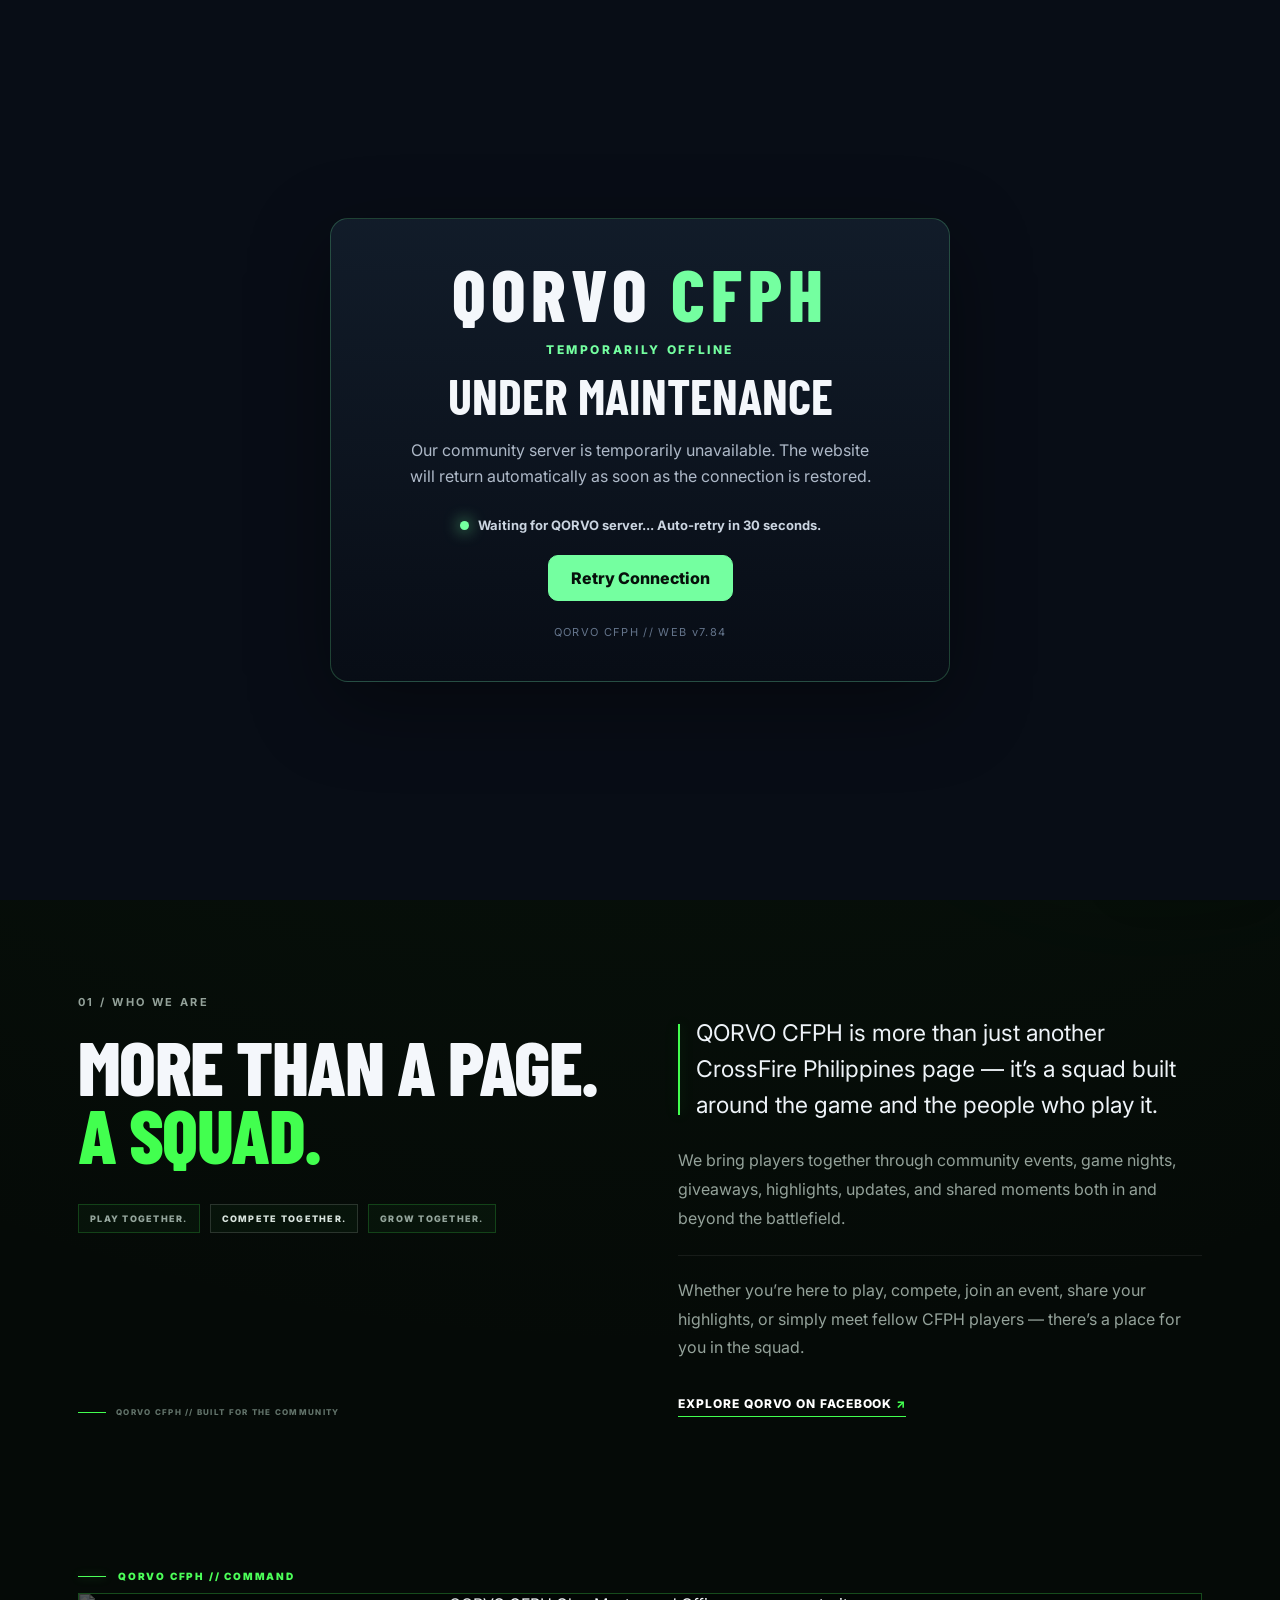
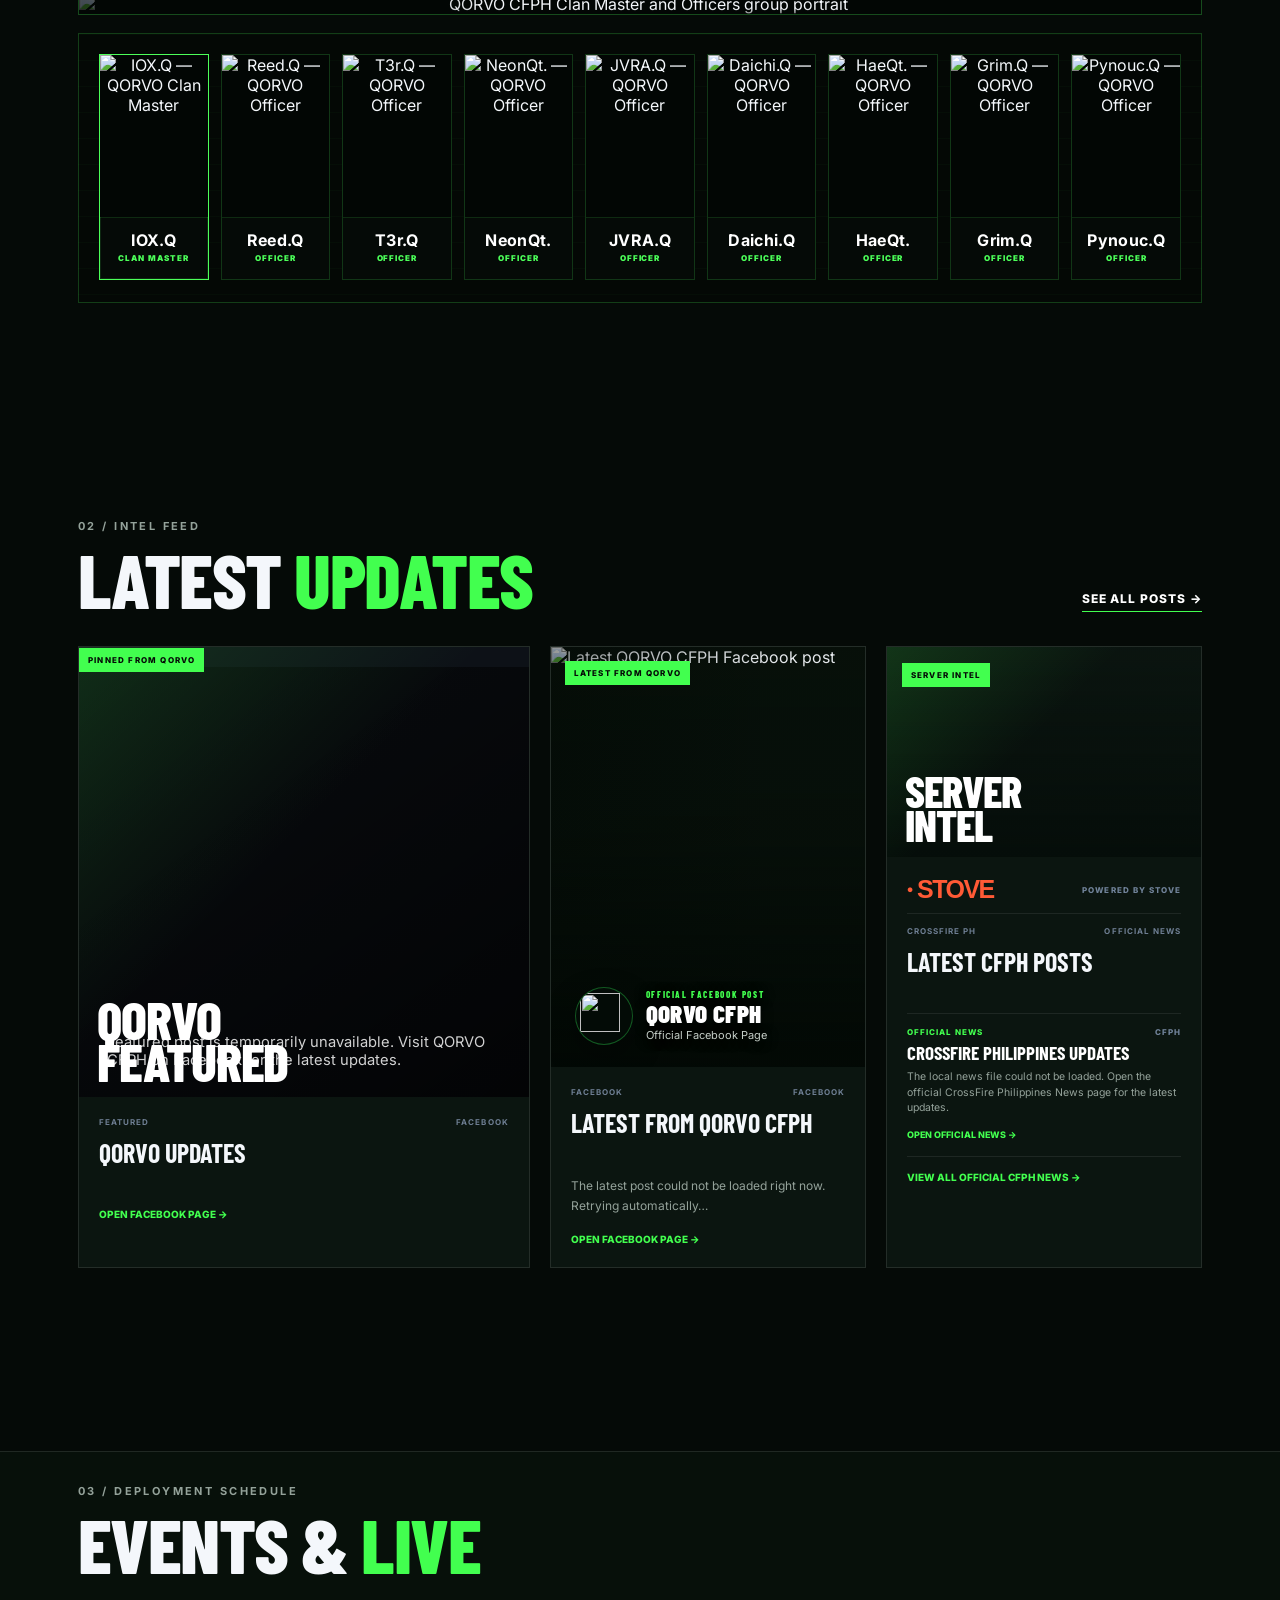
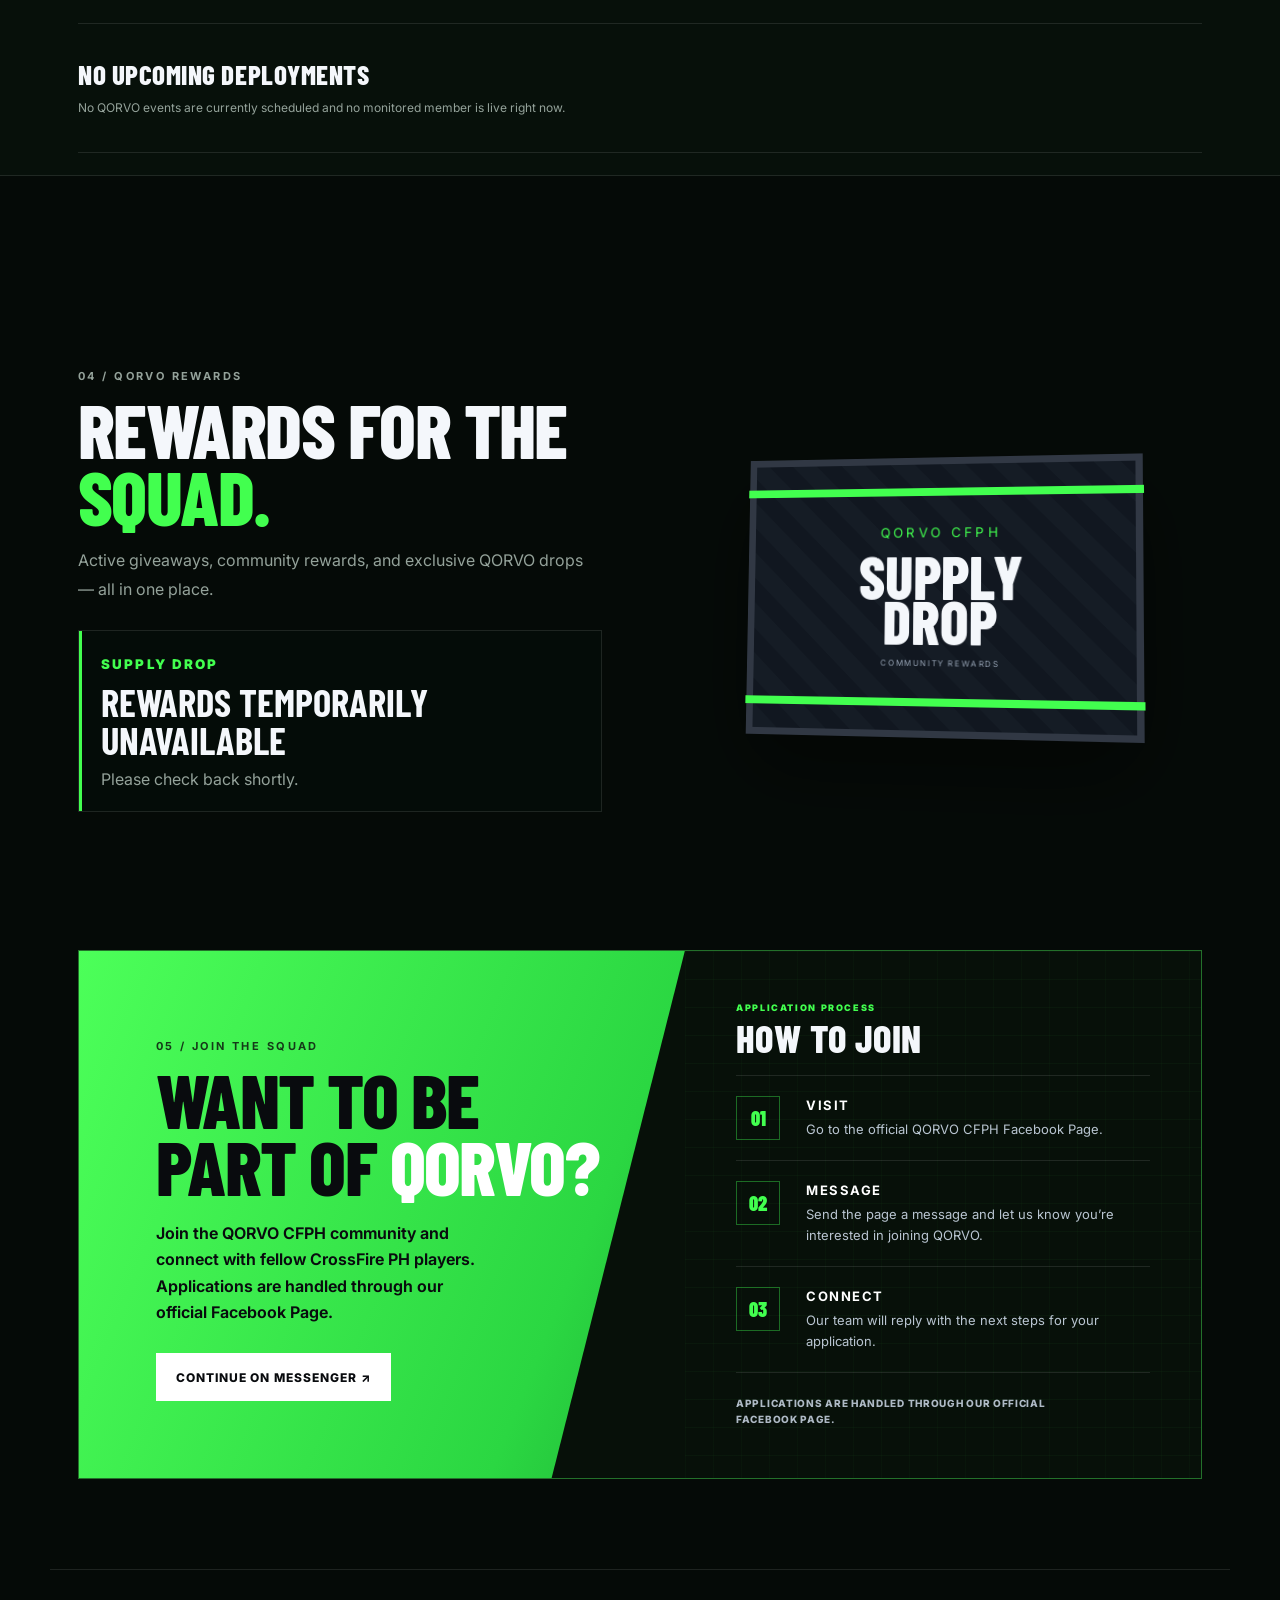
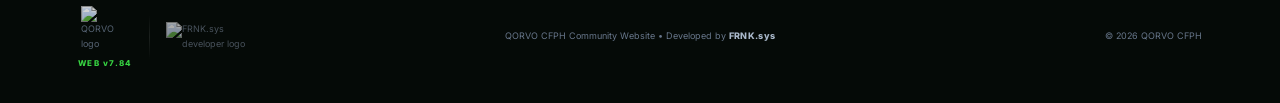
==== commit 4c067aea: "WEB v7.84 - Fix maintenance health check" ====
--- a/index.html
+++ b/index.html
@@ -18,7 +18,6 @@
     rel="stylesheet">
   <link rel="stylesheet" href="styles.css" />
   <style>
-    html.qorvo-health-pending body > *:not(#qorvo-health-gate) { visibility: hidden !important; }
     #qorvo-health-gate { position: fixed; inset: 0; z-index: 999999; display: grid; place-items: center; padding: 24px; background: #080d16; color: #f4f7fb; font-family: Inter, Arial, sans-serif; }
     #qorvo-health-gate[hidden] { display: none !important; }
     .qorvo-maintenance-card { width: min(620px, 100%); text-align: center; padding: 42px 28px; border: 1px solid rgba(116,255,160,.22); border-radius: 18px; background: linear-gradient(180deg,rgba(18,29,43,.96),rgba(8,13,22,.98)); box-shadow: 0 24px 80px rgba(0,0,0,.38); }
@@ -34,13 +33,10 @@
     .qorvo-maintenance-foot { margin-top: 24px; color: #64748b; font-size: 11px; letter-spacing: .12em; }
     @keyframes qorvoPulse { 50% { opacity: .35; transform: scale(.78); } }
   </style>
-  <script>
-    document.documentElement.classList.add('qorvo-health-pending');
-  </script>
 </head>
 
 <body>
-  <div id="qorvo-health-gate" aria-live="polite">
+  <div id="qorvo-health-gate" aria-live="polite" hidden>
     <div class="qorvo-maintenance-card">
       <div class="qorvo-maintenance-brand">QORVO <span>CFPH</span></div>
       <div class="qorvo-maintenance-kicker" id="qorvo-maintenance-kicker">SERVER STATUS CHECK</div>
@@ -48,7 +44,7 @@
       <p id="qorvo-maintenance-message">Checking our community infrastructure before opening the website.</p>
       <div class="qorvo-maintenance-status"><i class="qorvo-maintenance-dot"></i><span id="qorvo-maintenance-status">Checking server status...</span></div><br>
       <button class="qorvo-maintenance-btn" id="qorvo-maintenance-retry" type="button" hidden>Retry Connection</button>
-      <div class="qorvo-maintenance-foot">QORVO CFPH // WEB v7.83</div>
+      <div class="qorvo-maintenance-foot">QORVO CFPH // WEB v7.84</div>
     </div>
   </div>
   <div class="scanlines" aria-hidden="true"></div>
@@ -491,7 +487,7 @@
         aria-label="QORVO CFPH">
         <span class="brand-mark brand-eagle"><img src="https://media.koufuprinting.com/assets/qorvo-mark.png"
             alt="QORVO logo"></span>
-        <small class="site-version">WEB v7.83</small>
+        <small class="site-version">WEB v7.84</small>
       </a>
       <span class="footer-brand-divider" aria-hidden="true"></span>
       <div class="footer-developer-mark" aria-label="FRNK.sys developer logo">
@@ -649,12 +645,10 @@
           const data = await response.json().catch(() => ({}));
           if (response.ok && data.ok) {
             gate.hidden = true;
-            document.documentElement.classList.remove('qorvo-health-pending');
             return;
           }
           throw new Error('Infrastructure unavailable');
         } catch (_) {
-          document.documentElement.classList.add('qorvo-health-pending');
           gate.hidden = false;
           kicker.textContent = 'TEMPORARILY OFFLINE';
           title.textContent = 'Under Maintenance';
@@ -667,6 +661,7 @@
       }
 
       retry.addEventListener('click', () => checkInfrastructure(true));
+      // Check quietly in the background. The normal website stays visible while the server is healthy.
       checkInfrastructure(false);
     })();
   </script>
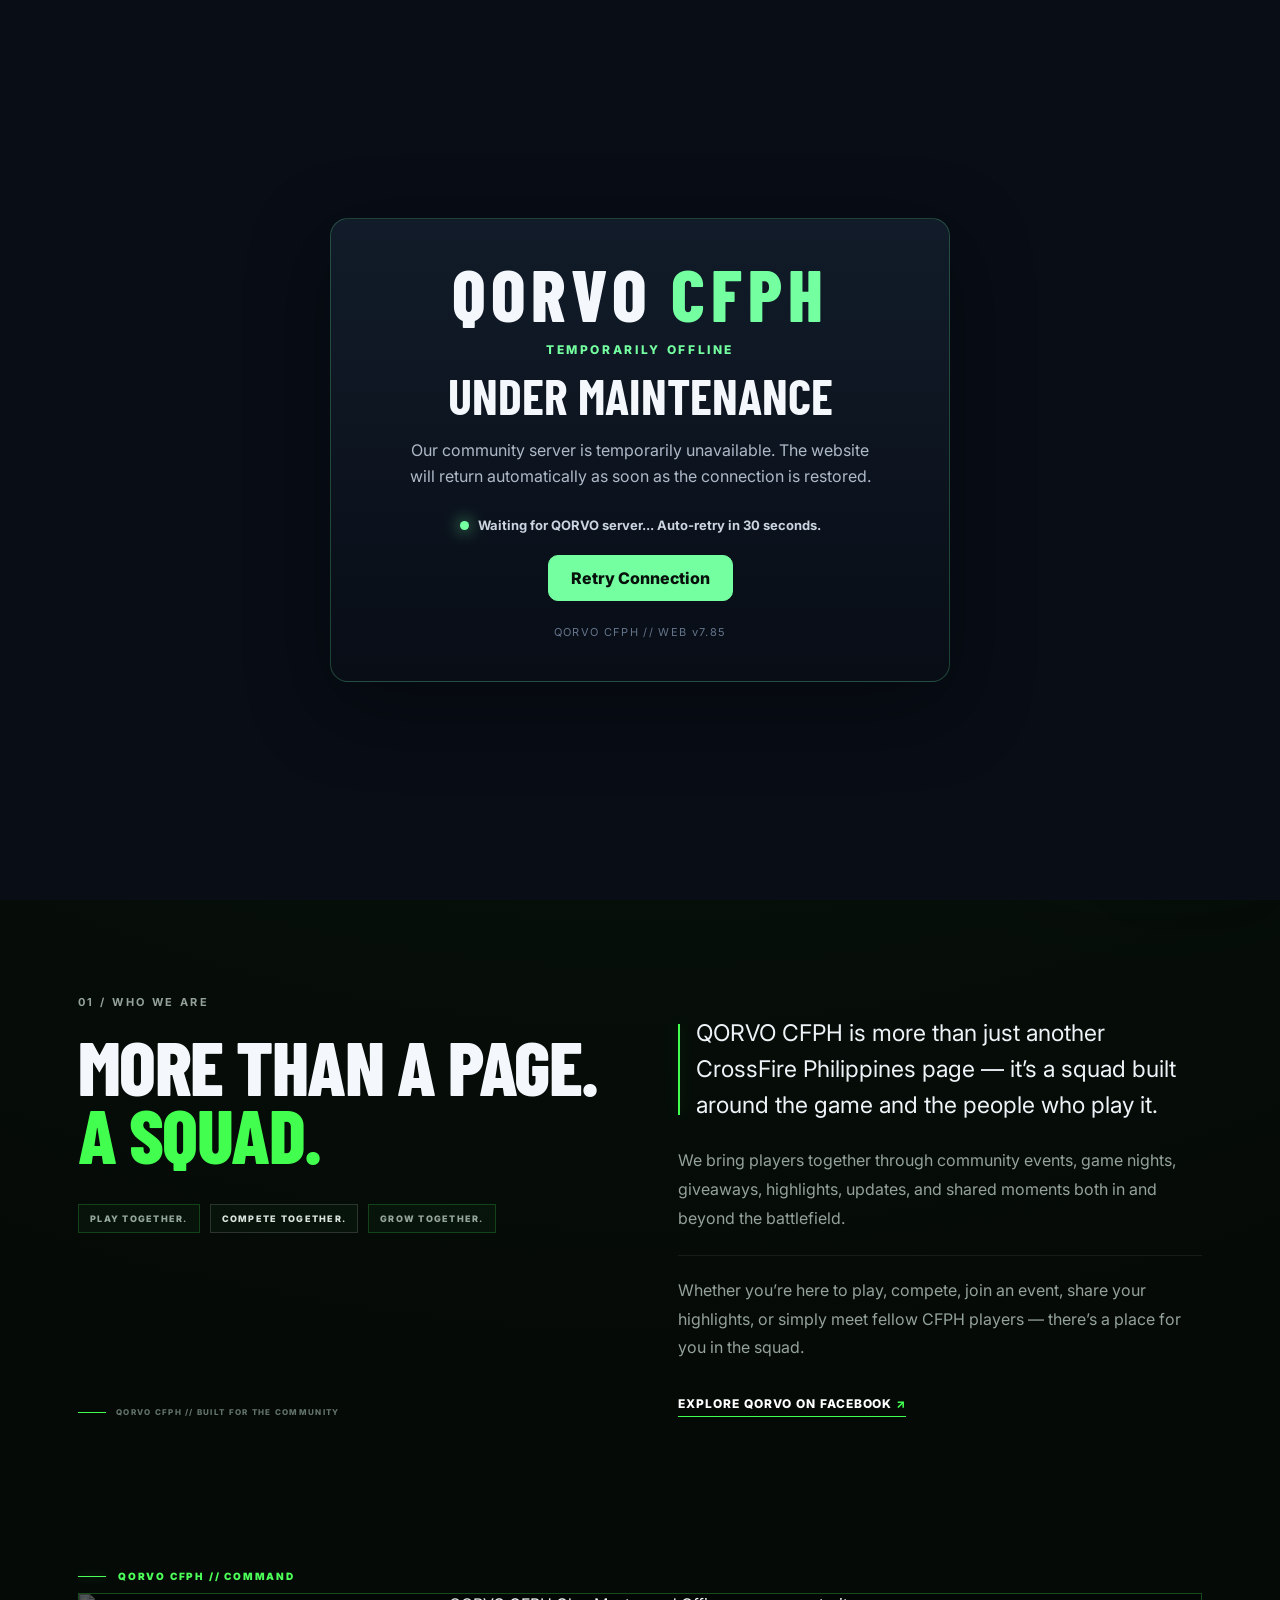
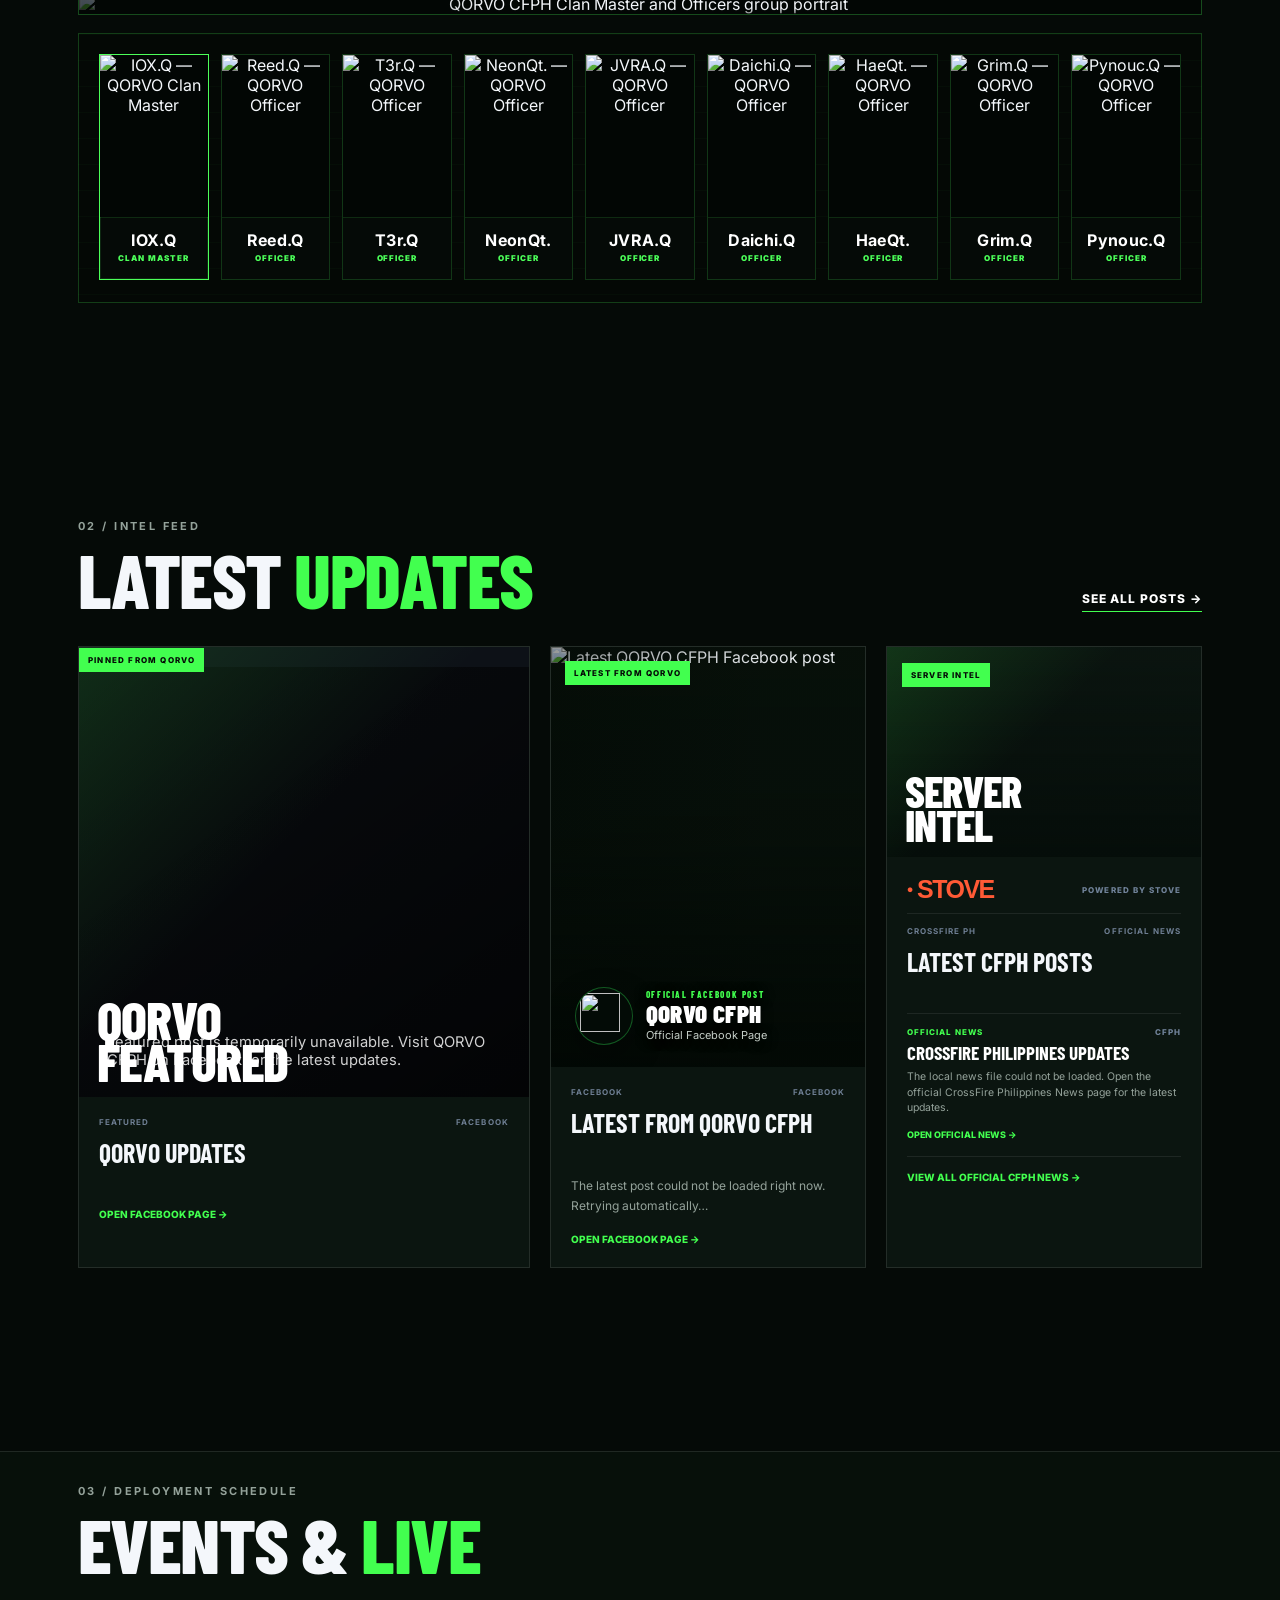
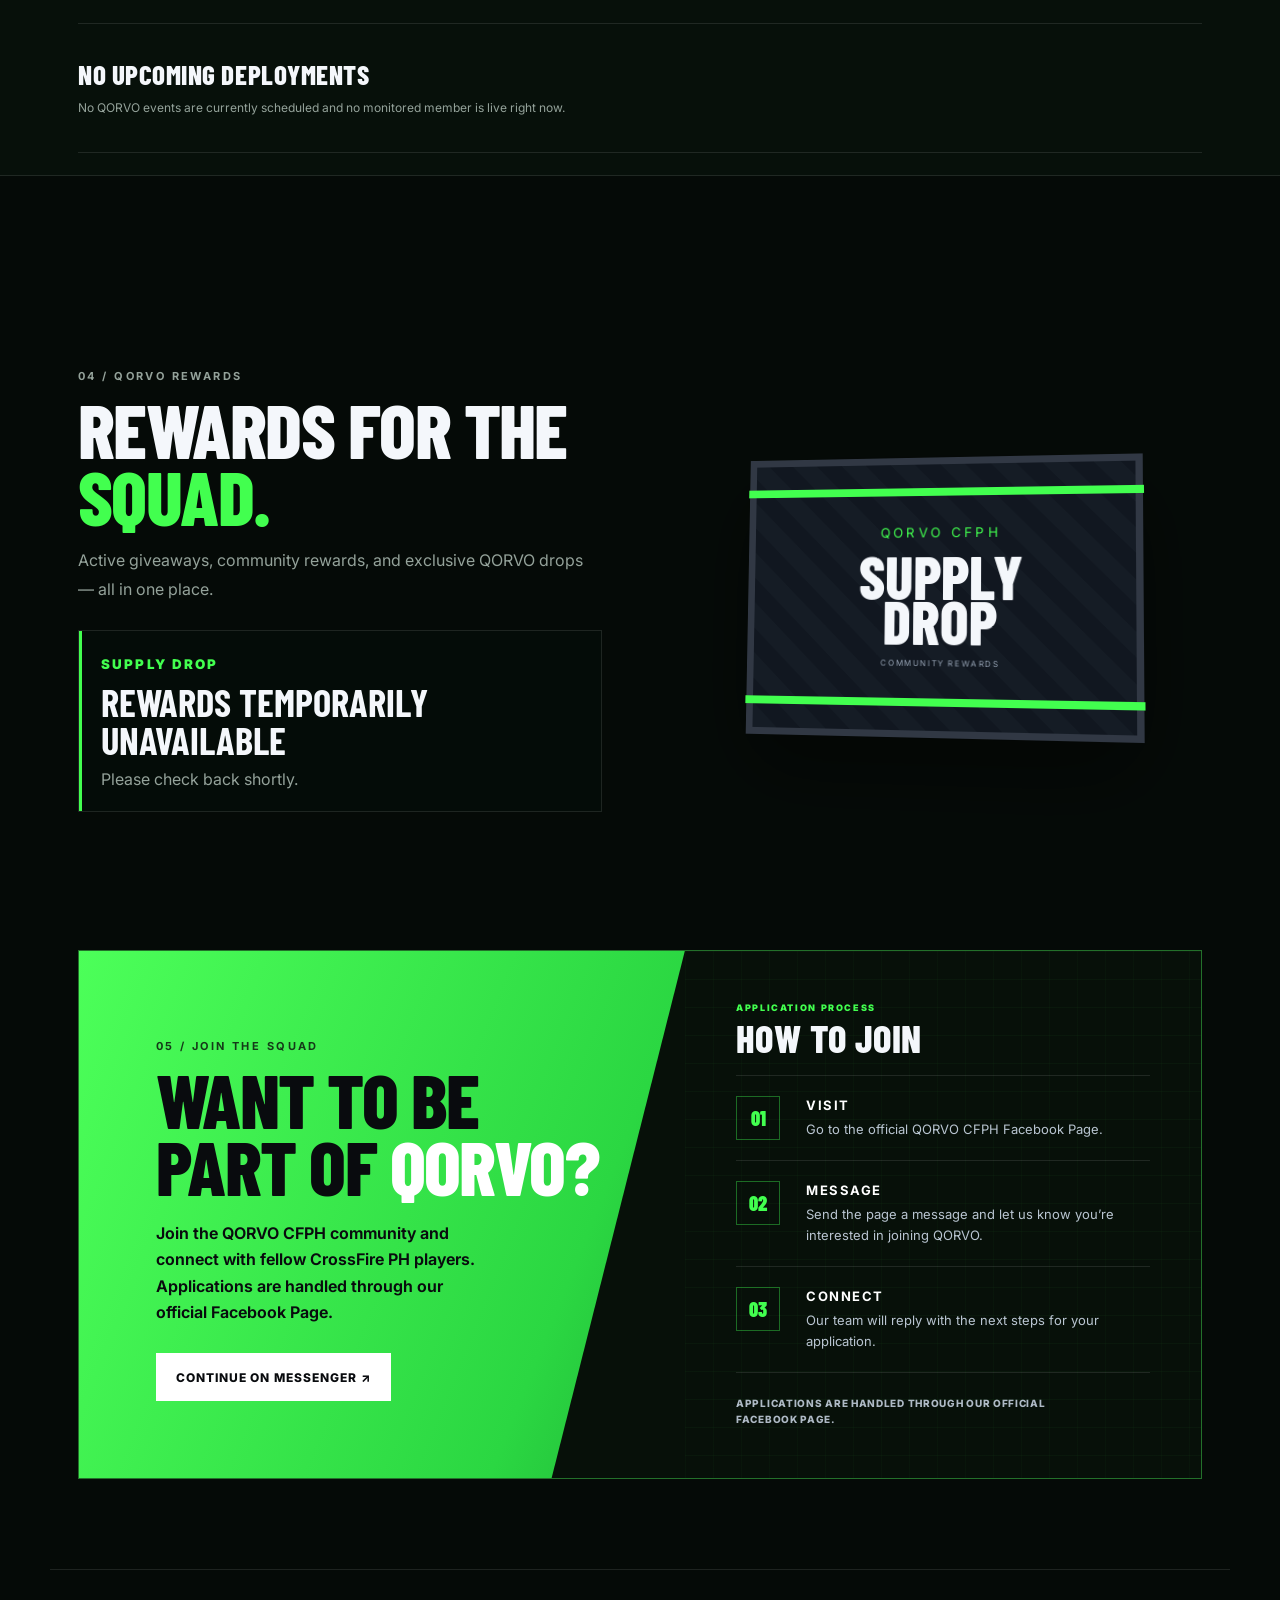
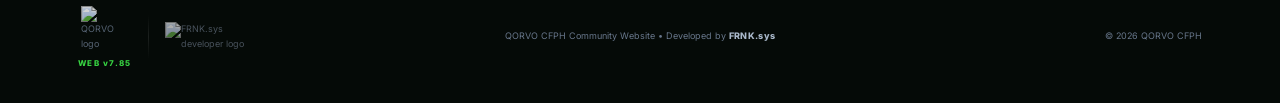
==== commit 87bb2464: "WEB v7.85 - Check server before showing website" ====
--- a/index.html
+++ b/index.html
@@ -1,5 +1,5 @@
 <!doctype html>
-<html lang="en">
+<html lang="en" class="qorvo-health-pending">
 
 <head>
   <meta charset="utf-8" />
@@ -18,6 +18,8 @@
     rel="stylesheet">
   <link rel="stylesheet" href="styles.css" />
   <style>
+    html.qorvo-health-pending body > *:not(#qorvo-health-gate) { visibility: hidden !important; }
+    html.qorvo-health-pending body { background: #080d16; }
     #qorvo-health-gate { position: fixed; inset: 0; z-index: 999999; display: grid; place-items: center; padding: 24px; background: #080d16; color: #f4f7fb; font-family: Inter, Arial, sans-serif; }
     #qorvo-health-gate[hidden] { display: none !important; }
     .qorvo-maintenance-card { width: min(620px, 100%); text-align: center; padding: 42px 28px; border: 1px solid rgba(116,255,160,.22); border-radius: 18px; background: linear-gradient(180deg,rgba(18,29,43,.96),rgba(8,13,22,.98)); box-shadow: 0 24px 80px rgba(0,0,0,.38); }
@@ -44,7 +46,7 @@
       <p id="qorvo-maintenance-message">Checking our community infrastructure before opening the website.</p>
       <div class="qorvo-maintenance-status"><i class="qorvo-maintenance-dot"></i><span id="qorvo-maintenance-status">Checking server status...</span></div><br>
       <button class="qorvo-maintenance-btn" id="qorvo-maintenance-retry" type="button" hidden>Retry Connection</button>
-      <div class="qorvo-maintenance-foot">QORVO CFPH // WEB v7.84</div>
+      <div class="qorvo-maintenance-foot">QORVO CFPH // WEB v7.85</div>
     </div>
   </div>
   <div class="scanlines" aria-hidden="true"></div>
@@ -487,7 +489,7 @@
         aria-label="QORVO CFPH">
         <span class="brand-mark brand-eagle"><img src="https://media.koufuprinting.com/assets/qorvo-mark.png"
             alt="QORVO logo"></span>
-        <small class="site-version">WEB v7.84</small>
+        <small class="site-version">WEB v7.85</small>
       </a>
       <span class="footer-brand-divider" aria-hidden="true"></span>
       <div class="footer-developer-mark" aria-label="FRNK.sys developer logo">
@@ -645,10 +647,12 @@
           const data = await response.json().catch(() => ({}));
           if (response.ok && data.ok) {
             gate.hidden = true;
+            document.documentElement.classList.remove('qorvo-health-pending');
             return;
           }
           throw new Error('Infrastructure unavailable');
         } catch (_) {
+          document.documentElement.classList.remove('qorvo-health-pending');
           gate.hidden = false;
           kicker.textContent = 'TEMPORARILY OFFLINE';
           title.textContent = 'Under Maintenance';
@@ -661,7 +665,7 @@
       }
 
       retry.addEventListener('click', () => checkInfrastructure(true));
-      // Check quietly in the background. The normal website stays visible while the server is healthy.
+      // Check infrastructure before revealing the website. No 'Connecting' screen is shown.
       checkInfrastructure(false);
     })();
   </script>
